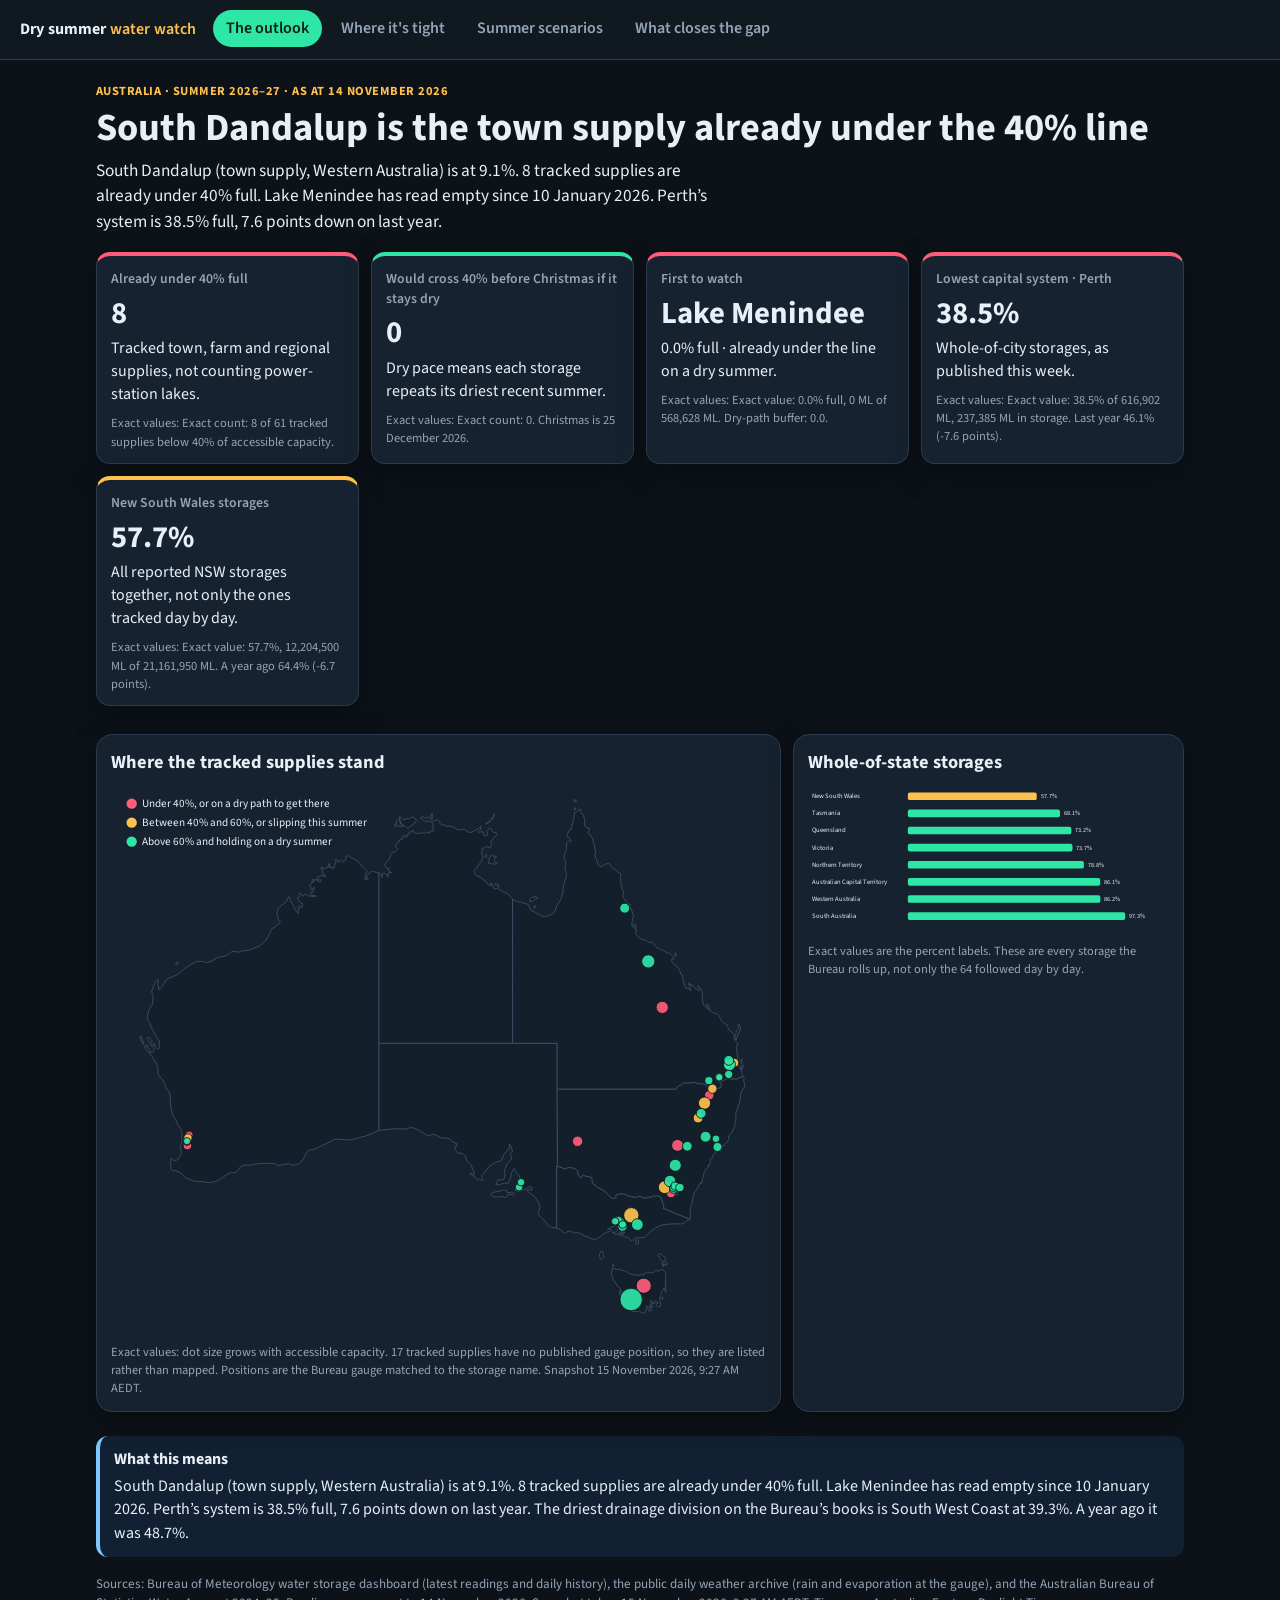
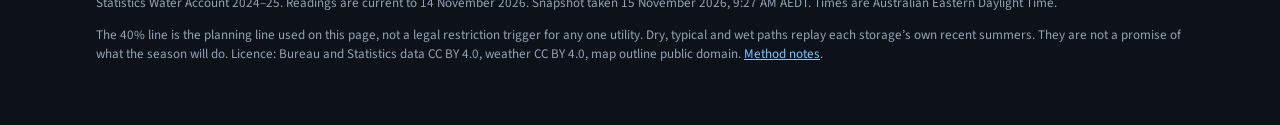
==== site/index.html @ d5bb5672 "Add a dry-summer water watch on Bureau storage readings. Track which Australian supplies are already" ====
<!DOCTYPE html>
<html lang="en-AU">
<head>
  <meta charset="utf-8">
  <meta name="viewport" content="width=device-width, initial-scale=1">
  <title>The outlook · Dry summer water watch</title>
  <link rel="preconnect" href="https://fonts.googleapis.com">
  <link rel="stylesheet" href="https://fonts.googleapis.com/css2?family=Source+Sans+3:wght@400;600;700&amp;display=swap">
  <link rel="stylesheet" href="./assets/style.css">
</head>
<body>
  <header class="topbar">
    <div class="brand">Dry summer <span>water watch</span></div>
    <nav class="tabs" aria-label="Sections"><a class="tab active" href="./index.html">The outlook</a><a class="tab" href="./tight.html">Where it&#x27;s tight</a><a class="tab" href="./scenarios.html">Summer scenarios</a><a class="tab" href="./levers.html">What closes the gap</a></nav>
  </header>
  <main class="wrap">
    <section class="banner"><p class="eyebrow">Australia · summer 2026–27 · as at 14 November 2026</p><h1>South Dandalup is the town supply already under the 40% line</h1><p class="lede">South Dandalup (town supply, Western Australia) is at 9.1%. 8 tracked supplies are already under 40% full. Lake Menindee has read empty since 10 January 2026. Perth’s system is 38.5% full, 7.6 points down on last year.</p></section><section class="kpis"><article class="kpi bad">
              <div class="label">Already under 40% full</div>
              <div class="value">8</div>
              <p class="detail">Tracked town, farm and regional supplies, not counting power-station lakes.</p>
              <p class="exact">Exact values: Exact count: 8 of 61 tracked supplies below 40% of accessible capacity.</p>
            </article><article class="kpi good">
              <div class="label">Would cross 40% before Christmas if it stays dry</div>
              <div class="value">0</div>
              <p class="detail">Dry pace means each storage repeats its driest recent summer.</p>
              <p class="exact">Exact values: Exact count: 0. Christmas is 25 December 2026.</p>
            </article><article class="kpi bad">
              <div class="label">First to watch</div>
              <div class="value">Lake Menindee</div>
              <p class="detail">0.0% full · already under the line on a dry summer.</p>
              <p class="exact">Exact values: Exact value: 0.0% full, 0 ML of 568,628 ML. Dry-path buffer: 0.0.</p>
            </article><article class="kpi bad">
              <div class="label">Lowest capital system · Perth</div>
              <div class="value">38.5%</div>
              <p class="detail">Whole-of-city storages, as published this week.</p>
              <p class="exact">Exact values: Exact value: 38.5% of 616,902 ML, 237,385 ML in storage. Last year 46.1% (-7.6 points).</p>
            </article><article class="kpi watch">
              <div class="label">New South Wales storages</div>
              <div class="value">57.7%</div>
              <p class="detail">All reported NSW storages together, not only the ones tracked day by day.</p>
              <p class="exact">Exact values: Exact value: 57.7%, 12,204,500 ML of 21,161,950 ML. A year ago 64.4% (-6.7 points).</p>
            </article></section><section class="layout"><div class="panel"><h2>Where the tracked supplies stand</h2><svg class="chart" viewBox="0 0 760 640" role="img" aria-label="Map of tracked storages coloured by how full they are"><path d="M37.5,301.4 L37.8,301.8 L38.4,303.2 L37.9,303.9 L34.6,298.4 L33.7,294.6 L34.3,293.9 L34.9,293.7 L36.9,298.9 L37.5,300.2 L37.5,301.4 Z" fill="#13202c" stroke="#3d5368" stroke-width="1"/><path d="M75.8,208.9 L77.2,207.5 L77.6,208.4 L77.4,209.6 L76.4,211.0 L75.2,210.8 L75.0,210.1 L75.8,208.9 Z" fill="#13202c" stroke="#3d5368" stroke-width="1"/><path d="M234.4,111.6 L234.6,112.3 L235.3,113.2 L235.2,114.0 L234.5,114.5 L233.9,114.3 L233.9,113.6 L233.2,112.9 L233.5,112.0 L233.8,111.6 L234.4,111.6 Z" fill="#13202c" stroke="#3d5368" stroke-width="1"/><path d="M245.5,97.5 L245.4,98.9 L245.5,99.4 L244.4,100.5 L243.7,99.6 L244.1,97.8 L244.9,97.2 L245.5,97.5 Z" fill="#13202c" stroke="#3d5368" stroke-width="1"/><path d="M311.1,302.2 L311.1,403.4 L310.1,403.5 L303.2,406.8 L295.0,410.0 L288.3,411.5 L282.1,413.5 L278.0,414.1 L272.8,414.3 L261.7,413.4 L257.9,414.1 L251.9,417.8 L250.1,418.7 L246.7,419.7 L237.9,424.5 L233.9,425.5 L231.3,425.9 L229.1,426.9 L227.0,428.9 L224.3,434.5 L222.6,437.2 L218.8,441.4 L216.4,442.9 L213.9,442.7 L211.2,444.1 L208.8,442.6 L206.9,442.3 L203.8,442.4 L193.0,444.2 L191.4,442.1 L189.5,441.8 L185.7,441.9 L180.1,441.3 L169.9,442.1 L165.0,442.9 L163.1,443.7 L159.5,443.2 L153.4,443.9 L151.2,445.1 L149.6,446.2 L146.4,450.9 L142.9,452.5 L140.1,452.5 L136.9,452.9 L130.4,457.4 L123.8,461.9 L121.5,462.4 L119.1,463.1 L115.8,463.4 L114.2,463.9 L106.7,462.7 L101.9,462.6 L95.9,461.9 L90.7,459.7 L86.7,458.5 L82.2,453.7 L79.5,451.9 L74.5,449.8 L73.1,449.8 L71.9,450.4 L69.9,448.9 L69.8,446.9 L69.3,445.3 L69.3,440.9 L69.6,435.7 L71.4,436.9 L72.8,438.0 L75.9,438.0 L78.6,436.0 L80.1,433.2 L81.5,430.0 L81.3,426.6 L80.4,420.7 L81.0,419.4 L81.9,418.9 L82.2,416.0 L82.4,406.8 L81.8,403.4 L77.5,396.4 L74.8,390.4 L72.8,387.6 L71.1,383.3 L69.6,377.1 L69.2,374.0 L68.7,368.3 L69.2,365.1 L69.0,363.2 L67.2,358.1 L63.3,353.3 L62.7,351.5 L62.7,349.6 L61.7,347.4 L58.6,343.0 L55.3,339.2 L54.8,337.3 L54.2,329.7 L53.0,326.2 L47.5,317.3 L41.0,309.6 L39.2,306.5 L38.4,305.5 L38.9,305.3 L39.6,305.7 L40.4,306.5 L40.8,306.6 L41.2,305.9 L41.1,304.5 L41.4,303.7 L41.9,304.1 L42.6,305.8 L44.7,310.0 L45.3,312.2 L47.9,312.8 L48.7,312.2 L49.7,311.1 L49.9,308.1 L48.6,306.8 L47.4,306.2 L45.4,304.0 L44.1,300.4 L42.1,297.1 L42.1,296.0 L43.0,295.1 L44.5,295.6 L45.9,297.5 L47.5,299.2 L47.3,302.3 L47.0,303.2 L47.2,303.9 L47.7,304.5 L48.4,305.1 L49.2,304.3 L50.0,302.5 L50.4,302.7 L51.5,306.8 L52.3,307.9 L54.0,309.2 L55.5,308.2 L56.2,307.4 L56.0,304.5 L56.4,301.7 L56.2,299.6 L52.3,294.1 L48.9,287.4 L46.8,284.1 L45.1,279.0 L43.9,277.3 L42.4,274.4 L42.4,271.2 L42.5,269.1 L43.7,264.4 L44.8,262.0 L48.3,256.4 L48.5,254.0 L48.4,252.1 L48.9,249.4 L48.9,247.4 L48.5,245.6 L47.0,242.5 L48.9,237.1 L51.8,230.1 L52.9,229.1 L54.6,228.1 L54.9,229.6 L54.1,234.4 L55.3,236.9 L54.9,239.8 L56.0,239.3 L57.7,238.7 L59.0,237.2 L59.7,235.8 L62.9,230.2 L64.7,228.0 L67.3,226.5 L72.5,224.6 L77.6,222.1 L80.0,219.8 L83.0,217.7 L85.1,215.5 L87.1,214.0 L97.4,208.3 L99.1,207.3 L101.4,207.1 L104.1,207.3 L106.6,207.0 L109.2,208.3 L111.2,208.5 L116.0,207.1 L118.5,205.8 L122.9,203.1 L124.9,202.3 L129.3,201.5 L134.4,200.3 L140.5,195.6 L144.8,195.9 L148.8,196.3 L151.9,194.9 L159.3,194.0 L163.4,192.8 L171.0,189.7 L173.1,188.6 L176.2,186.4 L179.0,183.6 L181.6,179.8 L183.3,176.4 L184.0,174.6 L185.6,171.8 L186.7,169.6 L187.5,168.6 L190.5,167.1 L194.9,162.9 L196.3,162.1 L196.6,160.8 L195.7,160.0 L194.5,159.6 L193.7,155.2 L192.9,152.1 L192.8,150.0 L193.1,147.9 L194.9,144.8 L196.1,143.4 L197.8,141.8 L199.4,141.3 L200.7,140.0 L202.8,138.6 L203.7,137.2 L205.0,134.4 L206.2,132.3 L207.1,132.3 L208.9,137.3 L210.1,139.9 L212.2,143.0 L214.2,147.6 L215.9,149.6 L216.7,151.0 L217.3,151.6 L217.5,150.7 L217.3,149.7 L218.1,146.3 L217.7,143.8 L217.9,142.9 L218.3,142.5 L219.1,142.8 L220.6,144.1 L221.4,144.6 L221.9,144.5 L221.9,142.3 L222.7,140.9 L222.4,139.9 L221.0,140.0 L220.5,138.8 L219.3,137.4 L218.1,136.5 L216.5,134.2 L216.1,133.3 L216.7,132.9 L217.6,133.0 L218.4,132.0 L218.8,130.7 L218.1,128.6 L218.8,127.8 L220.2,128.0 L222.4,131.4 L223.4,131.0 L224.2,129.7 L225.6,129.3 L227.1,129.5 L228.1,130.5 L230.0,131.5 L232.7,131.4 L234.0,131.6 L236.8,131.4 L238.2,131.7 L237.9,131.2 L236.4,130.6 L234.7,130.5 L232.7,130.5 L231.8,129.9 L231.6,128.2 L232.0,127.0 L232.3,126.4 L233.6,126.7 L234.8,126.6 L234.9,124.9 L235.3,123.5 L236.0,122.3 L236.0,121.1 L235.3,121.4 L233.5,124.1 L232.7,121.9 L231.4,120.3 L231.7,117.9 L232.4,115.6 L233.6,115.3 L234.5,115.6 L236.0,114.3 L236.8,113.2 L236.6,112.3 L236.8,111.7 L237.8,111.9 L241.6,114.0 L242.4,115.1 L243.2,114.7 L243.4,113.5 L243.4,112.3 L242.5,112.5 L240.5,112.3 L240.1,111.7 L240.2,111.1 L239.3,109.7 L240.6,108.8 L241.7,108.7 L242.5,108.1 L242.5,107.3 L242.8,106.9 L243.4,107.4 L245.3,107.6 L247.3,108.7 L248.2,109.0 L248.6,108.4 L248.7,107.1 L246.3,105.8 L246.2,104.6 L245.2,103.2 L245.2,101.8 L246.7,100.6 L247.0,99.4 L247.9,99.0 L249.6,99.0 L250.8,98.0 L252.1,97.6 L252.4,95.5 L252.4,94.0 L252.9,93.6 L254.2,94.2 L253.8,95.9 L253.8,97.6 L253.5,98.5 L254.0,98.4 L254.3,98.0 L254.8,97.0 L256.2,97.4 L256.6,98.5 L256.8,99.7 L257.4,100.0 L258.4,98.3 L259.7,97.8 L259.6,95.7 L260.1,94.1 L260.3,92.9 L261.1,92.3 L261.3,91.1 L260.6,90.2 L260.3,88.7 L261.4,88.3 L262.5,89.1 L263.3,91.1 L263.8,92.0 L264.5,91.5 L264.9,90.2 L266.3,89.4 L267.6,90.5 L269.2,91.9 L271.0,90.6 L272.8,88.3 L272.5,86.8 L272.7,85.3 L274.9,84.5 L276.7,85.1 L278.3,86.7 L281.6,87.9 L284.5,89.6 L285.7,90.7 L288.2,92.5 L289.7,94.4 L291.9,97.7 L296.9,101.7 L297.2,102.4 L296.6,103.8 L296.0,105.5 L295.2,108.4 L295.0,112.7 L295.7,112.4 L296.5,110.8 L297.3,111.1 L298.2,112.1 L298.3,111.2 L297.7,110.6 L296.8,108.6 L296.8,107.6 L297.6,106.7 L298.7,105.7 L300.0,105.1 L300.8,104.5 L300.9,103.8 L302.0,103.1 L303.7,102.8 L304.8,102.9 L311.1,104.5 L311.1,302.2 Z" fill="#13202c" stroke="#3d5368" stroke-width="1"/><path d="M311.1,302.2 L311.1,104.5 L312.1,104.8 L313.9,106.6 L314.1,108.9 L314.8,109.7 L315.2,108.2 L315.1,105.2 L315.7,104.5 L317.6,105.0 L319.0,105.6 L320.8,107.7 L321.2,108.7 L322.0,109.3 L322.3,108.4 L321.9,107.0 L321.6,105.5 L322.0,104.2 L324.2,104.1 L325.7,103.8 L325.0,103.3 L324.0,103.1 L322.5,101.9 L321.5,100.6 L323.1,99.3 L323.1,99.0 L321.5,99.0 L319.4,97.8 L317.6,96.0 L319.0,92.9 L321.7,89.7 L323.3,88.7 L323.4,87.7 L324.2,85.7 L324.7,84.1 L324.8,82.8 L325.5,81.5 L327.2,80.2 L329.5,79.8 L330.6,79.3 L331.7,78.1 L332.8,76.7 L330.6,73.9 L330.8,72.3 L331.2,70.5 L333.8,69.2 L335.2,65.7 L336.1,65.2 L338.1,65.3 L338.9,65.0 L338.8,62.3 L339.0,61.2 L339.9,60.8 L341.0,61.1 L341.7,62.3 L343.2,63.4 L343.8,62.8 L343.5,61.6 L343.3,60.1 L344.8,59.7 L345.9,59.6 L346.0,58.3 L345.9,57.3 L346.3,56.9 L349.3,56.7 L350.1,55.6 L350.5,54.7 L350.9,55.2 L351.4,57.3 L353.1,58.4 L358.0,58.5 L360.8,57.7 L362.0,58.1 L363.9,58.5 L365.9,57.6 L367.1,56.8 L369.2,57.8 L369.8,58.8 L370.4,56.7 L371.6,55.9 L372.8,55.5 L374.4,55.8 L375.1,55.7 L373.6,54.2 L373.7,52.7 L373.6,50.6 L373.9,48.7 L374.4,47.3 L371.0,44.5 L367.6,44.1 L365.1,44.7 L364.0,44.2 L361.8,42.0 L359.7,41.1 L359.5,40.6 L362.1,39.0 L363.1,39.3 L364.6,40.8 L365.4,41.3 L366.2,41.2 L366.6,40.0 L367.3,39.4 L368.5,39.7 L372.4,42.3 L374.5,44.7 L375.6,44.1 L377.5,42.7 L379.3,43.0 L380.4,43.8 L382.0,46.8 L383.2,48.3 L386.1,48.7 L387.6,49.3 L389.2,50.3 L391.3,50.2 L395.6,50.5 L399.6,52.5 L401.3,53.7 L403.3,54.0 L404.4,54.5 L406.5,54.6 L409.8,53.3 L411.3,54.5 L412.0,55.4 L415.0,57.0 L418.2,57.5 L420.6,55.8 L423.9,54.6 L426.3,52.7 L428.1,51.9 L429.7,50.4 L430.4,50.4 L429.0,51.9 L428.9,52.7 L429.9,53.0 L429.8,53.4 L428.3,54.5 L426.6,56.2 L426.6,57.3 L427.3,57.8 L428.1,57.6 L429.3,56.7 L430.6,56.2 L431.9,56.9 L432.3,59.4 L433.1,61.0 L435.0,61.3 L436.2,61.2 L437.4,59.0 L436.7,57.0 L436.0,56.6 L436.4,55.9 L439.4,52.7 L441.0,52.8 L442.2,55.9 L444.1,57.6 L446.1,57.4 L447.2,57.9 L448.0,59.7 L441.0,67.5 L440.6,68.3 L441.6,69.7 L442.0,71.4 L439.7,75.3 L438.8,75.5 L438.0,74.4 L436.8,73.7 L435.7,74.2 L434.6,74.5 L430.5,76.7 L430.5,82.3 L431.5,85.7 L430.9,87.9 L429.7,91.8 L428.4,93.2 L427.3,94.2 L423.8,99.5 L422.6,100.7 L421.5,102.5 L421.9,104.3 L422.3,105.5 L423.6,106.8 L428.8,109.7 L431.2,111.6 L435.3,114.0 L436.2,115.6 L436.7,117.0 L439.7,118.5 L441.8,119.4 L442.4,119.1 L442.8,118.8 L443.3,118.8 L443.9,119.0 L443.8,120.2 L443.6,120.8 L443.7,121.7 L445.2,122.7 L447.6,122.7 L449.0,122.4 L450.5,123.5 L451.9,124.3 L454.1,125.8 L458.0,127.6 L461.1,128.7 L464.7,133.1 L466.2,134.5 L466.2,134.5 L466.2,302.2 L311.1,302.2 Z" fill="#13202c" stroke="#3d5368" stroke-width="1"/><path d="M450.1,118.6 L450.2,119.9 L450.6,120.6 L449.8,121.5 L448.9,120.6 L448.7,119.7 L448.0,119.5 L448.3,118.6 L448.7,118.4 L449.1,117.4 L450.1,118.6 Z" fill="#13202c" stroke="#3d5368" stroke-width="1"/><path d="M441.8,116.3 L442.3,116.5 L441.9,118.0 L440.9,118.1 L440.6,118.0 L440.4,117.2 L440.7,116.5 L441.8,116.3 Z" fill="#13202c" stroke="#3d5368" stroke-width="1"/><path d="M446.3,116.5 L446.8,115.8 L447.1,117.3 L446.6,117.8 L446.3,118.0 L446.3,116.5 Z" fill="#13202c" stroke="#3d5368" stroke-width="1"/><path d="M447.8,92.2 L448.1,92.3 L447.8,93.4 L447.1,94.3 L444.9,93.9 L442.9,94.0 L439.7,93.2 L438.0,93.1 L437.5,92.8 L438.5,92.2 L439.1,91.3 L438.8,89.3 L439.0,86.7 L440.9,85.4 L441.8,84.1 L443.0,83.3 L443.8,83.4 L443.7,84.2 L444.0,85.6 L444.8,86.3 L445.6,86.3 L446.3,84.6 L446.7,84.9 L447.1,85.3 L447.3,86.0 L446.2,87.2 L445.8,87.4 L445.3,88.1 L444.6,90.3 L444.6,91.1 L445.3,91.9 L447.0,92.6 L447.8,92.2 Z" fill="#13202c" stroke="#3d5368" stroke-width="1"/><path d="M435.4,83.1 L436.1,83.8 L436.5,85.3 L435.8,85.9 L435.4,86.1 L433.8,85.8 L433.8,85.2 L434.0,84.7 L434.5,84.4 L435.4,83.1 Z" fill="#13202c" stroke="#3d5368" stroke-width="1"/><path d="M439.5,44.4 L440.0,44.0 L439.8,44.8 L438.3,46.1 L437.6,46.5 L434.8,47.8 L436.3,46.0 L439.5,44.4 Z" fill="#13202c" stroke="#3d5368" stroke-width="1"/><path d="M338.3,48.9 L338.7,49.5 L338.7,50.3 L336.9,50.6 L333.8,49.5 L330.5,50.4 L329.6,50.4 L329.0,49.8 L329.5,47.9 L330.7,48.1 L331.7,47.5 L331.5,45.4 L330.9,44.2 L332.6,42.2 L333.4,41.7 L334.1,41.8 L334.8,43.2 L334.9,44.8 L335.7,46.3 L336.2,47.8 L337.6,48.3 L338.3,48.9 Z" fill="#13202c" stroke="#3d5368" stroke-width="1"/><path d="M353.7,42.6 L354.5,43.1 L354.8,43.5 L353.6,44.8 L353.4,46.2 L352.1,46.1 L350.6,48.4 L344.7,52.2 L339.4,49.0 L337.1,46.7 L335.6,43.7 L335.3,41.2 L334.6,39.6 L334.9,39.2 L335.2,39.0 L335.6,39.0 L337.2,40.7 L337.9,41.2 L339.0,42.4 L341.3,42.6 L344.0,41.3 L345.3,41.8 L345.9,41.7 L347.9,40.4 L349.3,40.1 L350.1,39.1 L351.1,40.2 L353.1,41.3 L353.7,42.6 Z" fill="#13202c" stroke="#3d5368" stroke-width="1"/><path d="M444.3,36.2 L445.2,36.0 L444.5,39.2 L442.0,42.5 L440.8,43.6 L440.7,42.8 L441.4,42.1 L442.9,39.5 L443.6,38.9 L444.0,38.6 L444.3,37.6 L444.3,36.2 Z" fill="#13202c" stroke="#3d5368" stroke-width="1"/><path d="M373.0,35.7 L373.0,37.7 L373.6,38.8 L373.0,41.1 L372.6,41.4 L371.3,38.7 L371.7,37.8 L371.1,36.4 L372.0,36.3 L372.7,35.2 L373.0,35.7 Z" fill="#13202c" stroke="#3d5368" stroke-width="1"/><path d="M311.1,403.4 L311.1,302.2 L466.2,302.2 L517.9,302.2 L517.9,355.5 L518.3,445.1 L517.9,444.6 L517.4,444.4 L517.3,516.7 L511.5,515.9 L507.4,513.6 L504.3,509.1 L498.5,503.9 L496.9,502.0 L496.2,500.2 L496.2,498.7 L496.9,495.9 L498.0,493.2 L498.2,491.6 L496.0,486.5 L492.9,481.6 L491.5,480.1 L487.6,476.8 L484.1,474.4 L483.2,473.1 L482.9,472.4 L484.6,472.7 L485.4,471.8 L486.5,471.4 L487.4,472.7 L488.4,473.0 L488.5,470.8 L489.0,469.7 L488.6,469.2 L488.3,468.8 L486.7,468.3 L485.0,469.0 L483.7,470.0 L482.0,470.8 L481.3,471.7 L479.5,471.7 L478.8,471.9 L475.2,473.5 L472.9,473.6 L469.4,473.0 L470.5,470.8 L471.9,469.4 L473.1,467.9 L475.0,462.6 L474.6,457.9 L473.7,456.0 L470.7,452.2 L469.4,449.8 L467.7,447.4 L466.9,448.8 L466.4,450.3 L464.8,452.5 L464.0,457.3 L460.9,464.7 L458.7,464.7 L456.9,464.5 L453.6,465.3 L451.4,466.3 L449.5,466.3 L448.4,466.6 L446.9,466.4 L449.2,460.6 L451.2,460.8 L453.3,460.5 L454.3,460.6 L455.7,460.6 L456.8,457.9 L457.5,455.0 L457.0,453.1 L456.9,451.1 L457.3,448.8 L457.5,447.2 L460.2,441.9 L462.4,439.1 L465.0,436.9 L464.7,434.8 L463.9,432.2 L463.6,430.2 L464.9,429.5 L466.1,428.3 L464.7,422.5 L463.8,420.8 L462.5,419.1 L462.4,421.3 L462.6,423.4 L460.7,426.2 L458.2,428.2 L456.6,430.0 L455.1,434.2 L453.0,437.8 L451.2,439.1 L449.5,439.4 L447.9,439.9 L445.2,441.3 L442.7,442.5 L440.8,444.1 L439.1,444.9 L433.8,452.0 L431.4,454.3 L430.9,455.3 L429.8,456.1 L430.0,457.2 L430.9,458.0 L431.7,461.1 L431.2,461.8 L430.3,461.4 L428.1,459.7 L426.8,460.3 L425.6,461.0 L422.8,457.8 L421.6,457.1 L420.1,455.8 L418.5,454.7 L417.8,454.5 L416.6,454.8 L416.7,453.9 L417.5,453.2 L418.2,453.0 L419.5,454.0 L421.0,455.0 L421.8,455.0 L422.2,454.7 L420.8,451.0 L419.9,447.8 L419.4,446.9 L418.3,443.6 L417.7,442.7 L415.2,440.4 L412.6,437.7 L411.8,434.5 L410.9,432.4 L409.6,431.1 L407.7,430.0 L402.4,429.5 L400.2,426.2 L399.0,422.1 L400.0,421.9 L401.2,421.8 L401.5,420.5 L401.3,418.6 L396.0,416.1 L393.6,413.6 L391.5,412.5 L389.5,412.1 L386.9,412.2 L383.7,412.1 L375.8,408.0 L373.9,407.9 L368.3,409.2 L366.5,409.0 L358.0,403.4 L352.3,400.8 L350.4,400.3 L348.0,399.9 L346.0,400.5 L344.6,401.1 L341.8,401.8 L330.5,401.3 L320.9,402.2 L314.3,402.8 L311.1,403.4 Z" fill="#13202c" stroke="#3d5368" stroke-width="1"/><path d="M465.0,475.0 L467.0,475.5 L468.3,477.3 L467.3,478.1 L466.4,478.2 L463.4,477.5 L460.5,478.1 L459.7,478.8 L459.1,480.4 L456.7,481.2 L455.5,480.3 L452.6,479.6 L451.5,480.6 L449.4,480.3 L447.4,480.7 L444.7,480.5 L441.9,478.7 L441.0,477.9 L441.7,476.5 L442.7,475.4 L450.5,473.9 L454.7,472.6 L458.1,472.9 L459.0,473.1 L459.9,473.8 L459.3,474.9 L459.2,475.2 L463.4,475.7 L465.0,475.0 Z" fill="#13202c" stroke="#3d5368" stroke-width="1"/><path d="M466.2,302.2 L466.2,134.5 L466.2,134.5 L467.4,135.5 L470.4,137.4 L474.9,138.6 L477.0,138.4 L480.3,139.9 L483.6,140.6 L485.3,142.6 L485.9,144.2 L486.1,145.3 L487.7,148.2 L491.0,149.1 L495.3,152.0 L498.8,153.2 L499.7,154.0 L501.3,154.8 L504.3,154.9 L509.5,153.4 L511.8,152.0 L515.0,149.7 L516.5,145.8 L517.3,142.6 L521.7,136.1 L522.9,132.8 L524.0,128.5 L525.0,125.8 L524.7,122.9 L525.7,117.6 L527.9,110.3 L528.7,107.8 L528.3,104.2 L526.9,97.4 L527.5,95.1 L528.1,91.8 L527.1,89.4 L526.2,87.8 L526.1,85.5 L527.1,81.1 L528.1,78.8 L529.0,75.9 L528.5,70.3 L530.6,68.3 L531.4,67.4 L533.0,67.4 L533.8,67.8 L533.9,66.7 L533.3,65.6 L533.0,64.4 L532.6,63.8 L531.6,63.6 L530.8,62.9 L529.6,62.3 L529.8,59.8 L531.8,55.0 L532.9,53.1 L533.6,53.9 L534.5,54.5 L534.6,53.1 L534.3,51.7 L535.8,47.0 L537.5,40.6 L538.0,34.8 L540.8,33.7 L542.2,32.3 L543.0,30.6 L544.5,30.6 L545.6,31.3 L544.9,32.6 L544.7,33.5 L547.6,36.0 L548.6,37.8 L549.0,39.6 L549.6,41.2 L549.8,43.4 L549.8,47.0 L550.2,50.4 L551.2,51.4 L552.2,52.1 L553.5,52.2 L555.5,52.7 L555.0,54.9 L554.2,56.5 L554.1,57.5 L554.3,58.9 L555.7,59.9 L556.8,60.6 L557.4,62.4 L559.3,64.9 L559.2,66.6 L560.3,68.7 L561.2,73.0 L561.5,76.7 L562.5,79.2 L561.8,84.5 L562.5,86.6 L563.5,88.4 L564.6,92.0 L565.4,95.3 L566.6,96.2 L569.0,97.3 L571.4,96.1 L573.2,94.4 L575.2,94.0 L577.8,93.2 L579.7,95.4 L580.8,97.8 L585.4,101.0 L588.0,103.1 L590.0,104.3 L591.8,105.8 L591.6,107.3 L591.2,108.6 L591.6,110.4 L591.9,112.6 L591.5,115.3 L592.9,119.3 L593.3,122.5 L594.8,125.6 L594.6,128.8 L594.4,130.0 L594.2,131.8 L595.3,134.0 L596.3,135.7 L597.9,137.5 L599.9,140.2 L601.3,140.8 L602.6,140.8 L602.4,143.6 L605.0,149.1 L606.3,153.6 L605.4,159.7 L604.5,163.2 L604.7,165.0 L607.9,169.2 L609.8,170.0 L609.5,172.0 L609.2,175.1 L610.7,177.5 L612.4,179.3 L614.2,180.4 L616.0,181.2 L618.4,182.1 L621.4,182.4 L622.9,183.8 L623.7,184.9 L626.1,185.2 L627.2,185.0 L628.6,184.6 L629.5,185.3 L630.1,186.3 L631.4,188.9 L634.1,191.6 L636.0,192.0 L637.1,193.3 L638.7,193.7 L640.0,193.8 L641.8,194.9 L644.9,197.2 L647.7,197.6 L648.9,198.2 L651.7,200.8 L652.7,202.2 L653.8,204.2 L652.4,204.4 L651.2,204.0 L650.4,206.0 L652.2,208.7 L654.3,210.7 L656.9,212.7 L659.3,215.6 L660.0,217.9 L660.6,218.7 L661.5,221.9 L663.6,223.7 L663.7,227.0 L664.8,231.6 L666.1,235.8 L666.9,237.0 L667.9,239.0 L669.1,238.7 L670.0,238.1 L671.7,240.1 L672.6,241.0 L673.1,240.4 L672.0,236.7 L672.7,234.5 L673.4,234.2 L674.4,234.1 L675.5,235.9 L677.1,237.8 L680.0,239.5 L682.4,241.1 L683.0,241.1 L682.8,239.8 L682.9,238.0 L683.8,237.7 L684.6,238.6 L686.2,241.4 L686.5,247.2 L686.5,252.1 L687.6,257.1 L689.1,258.4 L690.1,259.6 L691.8,261.3 L692.9,262.9 L694.4,263.6 L698.9,266.9 L700.2,267.3 L702.2,267.4 L704.6,268.9 L705.8,270.3 L708.5,275.5 L709.8,277.3 L712.4,279.1 L713.6,279.7 L715.4,281.0 L716.0,282.8 L716.2,283.8 L717.2,285.8 L718.8,288.1 L721.1,289.3 L723.3,292.1 L723.4,296.7 L724.5,299.0 L725.2,299.9 L726.9,300.9 L727.6,301.6 L726.2,307.6 L727.6,319.7 L726.8,323.5 L728.2,327.2 L731.4,333.7 L732.1,335.9 L732.6,338.6 L733.6,340.3 L731.3,341.9 L728.1,342.3 L726.8,344.0 L722.1,343.5 L720.5,344.1 L718.0,343.0 L717.4,343.5 L716.0,342.4 L714.6,343.9 L712.6,344.6 L711.3,345.5 L710.3,345.5 L706.9,347.3 L707.6,349.1 L708.7,350.3 L707.9,353.3 L706.4,354.2 L705.0,354.1 L704.5,355.0 L703.4,354.6 L702.9,353.5 L699.8,354.7 L699.4,356.2 L698.5,357.1 L697.1,358.0 L696.1,357.4 L695.5,355.2 L694.3,353.7 L692.3,352.9 L691.3,352.1 L691.1,351.2 L690.0,350.4 L687.8,349.5 L685.3,349.1 L681.1,349.3 L678.9,347.8 L675.6,347.7 L670.5,348.5 L667.5,348.6 L666.1,347.8 L664.6,348.1 L663.9,348.6 L663.3,349.4 L661.6,350.6 L658.8,352.1 L657.2,353.3 L656.8,354.2 L655.7,355.3 L655.4,355.5 L517.9,355.5 L517.9,302.2 L466.2,302.2 Z" fill="#13202c" stroke="#3d5368" stroke-width="1"/><path d="M734.0,327.8 L732.6,332.6 L732.1,332.6 L731.6,331.8 L731.7,329.0 L732.3,327.2 L733.8,327.5 L734.0,327.8 Z" fill="#13202c" stroke="#3d5368" stroke-width="1"/><path d="M732.2,320.5 L732.8,320.7 L732.1,323.6 L732.4,325.6 L732.0,325.9 L731.3,324.2 L731.1,322.5 L731.3,320.9 L732.2,320.5 Z" fill="#13202c" stroke="#3d5368" stroke-width="1"/><path d="M729.6,279.8 L729.9,283.0 L731.0,284.1 L730.8,285.6 L727.2,293.6 L726.2,296.6 L726.1,297.8 L725.7,298.3 L724.9,297.4 L724.4,294.3 L724.7,292.4 L725.7,290.8 L725.8,289.8 L725.4,287.9 L728.0,285.7 L728.7,284.6 L728.9,283.1 L728.0,281.5 L727.2,281.2 L727.9,280.3 L728.6,279.8 L729.2,279.7 L729.6,279.8 Z" fill="#13202c" stroke="#3d5368" stroke-width="1"/><path d="M694.2,259.5 L695.0,260.8 L695.4,261.7 L694.8,262.5 L694.4,262.7 L693.5,262.1 L690.9,258.4 L691.3,257.1 L692.8,257.7 L693.4,258.1 L693.9,258.1 L694.4,258.4 L694.2,259.5 Z" fill="#13202c" stroke="#3d5368" stroke-width="1"/><path d="M681.5,234.9 L682.0,235.2 L682.5,236.6 L682.0,236.9 L681.5,236.9 L681.0,236.6 L681.4,235.9 L681.5,234.9 Z" fill="#13202c" stroke="#3d5368" stroke-width="1"/><path d="M671.5,232.0 L671.8,233.8 L671.8,234.6 L671.2,235.1 L670.8,233.8 L670.9,232.5 L671.5,232.0 Z" fill="#13202c" stroke="#3d5368" stroke-width="1"/><path d="M655.5,198.4 L655.9,199.6 L656.6,200.6 L656.6,200.8 L656.2,201.0 L655.6,201.0 L654.8,200.7 L655.5,198.4 Z" fill="#13202c" stroke="#3d5368" stroke-width="1"/><path d="M654.6,196.9 L655.3,196.4 L655.1,198.0 L654.7,198.3 L654.3,198.4 L653.9,198.2 L654.2,197.5 L654.6,196.9 Z" fill="#13202c" stroke="#3d5368" stroke-width="1"/><path d="M608.9,164.2 L609.2,165.9 L610.0,167.2 L609.7,168.1 L609.2,168.7 L608.2,168.1 L607.4,166.6 L606.1,165.3 L605.8,164.6 L607.3,164.7 L608.1,164.4 L608.4,164.1 L608.9,164.2 Z" fill="#13202c" stroke="#3d5368" stroke-width="1"/><path d="M491.9,142.2 L493.1,143.1 L493.3,144.0 L491.3,144.4 L490.7,144.7 L490.5,144.0 L491.3,143.2 L491.9,142.2 Z" fill="#13202c" stroke="#3d5368" stroke-width="1"/><path d="M493.6,131.6 L493.8,131.8 L495.5,133.7 L493.1,134.0 L492.2,134.8 L490.8,136.3 L490.2,136.1 L489.5,137.0 L488.3,137.4 L487.5,137.4 L486.2,137.8 L486.0,137.3 L486.2,135.7 L487.4,134.0 L488.5,132.9 L491.3,132.4 L493.6,131.6 Z" fill="#13202c" stroke="#3d5368" stroke-width="1"/><path d="M537.4,29.4 L538.6,28.5 L539.9,30.5 L538.4,31.5 L537.5,31.0 L537.3,29.9 L537.4,29.4 Z" fill="#13202c" stroke="#3d5368" stroke-width="1"/><path d="M538.9,20.7 L540.3,20.5 L541.0,21.4 L540.0,22.5 L538.9,22.2 L538.5,21.5 L538.9,20.7 Z" fill="#13202c" stroke="#3d5368" stroke-width="1"/><path d="M537.7,18.9 L538.5,19.5 L538.0,20.7 L537.6,21.2 L536.8,20.2 L537.7,18.9 Z" fill="#13202c" stroke="#3d5368" stroke-width="1"/><path d="M626.7,609.2 L627.2,610.4 L627.5,611.3 L626.7,613.1 L625.3,612.8 L624.0,613.1 L623.1,611.9 L623.1,611.6 L624.1,611.9 L624.5,611.5 L624.8,611.0 L625.1,610.8 L625.4,610.1 L626.2,609.2 L626.7,609.2 Z" fill="#13202c" stroke="#3d5368" stroke-width="1"/><path d="M627.4,605.7 L628.2,606.3 L628.8,608.5 L627.7,608.5 L627.3,608.4 L627.2,607.5 L626.4,607.1 L626.8,606.8 L627.0,606.3 L627.4,605.7 Z" fill="#13202c" stroke="#3d5368" stroke-width="1"/><path d="M639.8,597.0 L641.0,597.4 L641.5,598.0 L640.3,598.6 L640.4,599.1 L639.4,599.2 L639.1,599.2 L639.1,598.3 L639.0,597.8 L639.8,597.0 Z" fill="#13202c" stroke="#3d5368" stroke-width="1"/><path d="M644.4,588.4 L644.3,589.3 L644.5,590.3 L644.3,591.1 L643.6,591.0 L643.3,590.4 L643.5,589.6 L643.3,588.9 L643.0,588.3 L641.7,587.6 L642.1,587.2 L642.7,586.9 L642.3,585.9 L641.5,586.7 L641.0,587.7 L641.3,588.0 L640.8,588.3 L639.7,589.5 L639.0,591.1 L638.7,592.6 L638.7,594.2 L638.1,595.5 L637.3,596.6 L637.1,598.2 L637.1,601.0 L637.8,603.5 L638.2,607.0 L637.6,607.5 L635.8,607.7 L634.9,608.1 L633.4,606.4 L632.5,604.6 L633.2,603.9 L634.7,604.3 L635.1,603.9 L635.3,603.4 L635.1,603.0 L633.3,602.0 L631.2,601.5 L630.6,602.1 L630.8,603.8 L630.6,604.2 L629.1,604.8 L628.4,602.3 L626.5,600.5 L626.5,601.4 L627.3,602.9 L627.2,603.6 L626.9,604.5 L626.2,604.8 L625.8,605.5 L625.8,606.5 L625.6,608.1 L624.3,608.8 L621.3,607.0 L621.1,607.6 L621.1,608.1 L622.7,609.1 L622.0,609.9 L621.4,610.8 L620.6,613.2 L619.2,615.1 L618.5,615.2 L616.1,614.9 L613.6,613.3 L611.2,613.5 L607.3,613.3 L604.8,614.0 L604.3,612.1 L603.8,611.5 L604.0,610.9 L606.0,610.5 L608.0,610.5 L607.7,609.9 L607.1,609.6 L606.3,609.8 L603.7,609.2 L601.9,609.4 L600.7,608.6 L598.6,605.6 L597.4,604.2 L596.6,603.7 L595.8,603.4 L595.3,602.9 L591.5,596.1 L590.9,594.6 L590.3,590.6 L593.3,592.5 L594.4,593.7 L594.9,595.2 L595.9,593.4 L595.8,592.8 L593.1,590.5 L592.7,589.9 L592.6,589.1 L591.9,589.9 L590.9,590.0 L591.3,588.4 L591.0,586.8 L587.8,583.4 L585.4,580.1 L583.0,576.1 L582.8,575.6 L582.8,574.8 L581.6,572.1 L581.0,570.1 L580.8,568.4 L581.9,564.8 L582.0,562.9 L583.7,563.8 L587.6,564.9 L589.6,565.0 L590.7,564.5 L591.7,564.6 L592.9,565.6 L594.3,566.2 L595.2,566.1 L596.1,566.3 L596.8,567.0 L598.7,567.6 L599.5,568.0 L600.2,568.7 L601.0,569.1 L606.0,570.8 L609.6,571.6 L614.0,571.2 L615.3,570.8 L616.6,570.1 L617.6,570.7 L618.7,571.7 L618.5,570.6 L618.9,569.7 L619.9,569.0 L621.2,568.6 L623.2,568.6 L625.1,568.4 L626.0,568.0 L626.9,567.9 L628.0,568.5 L629.2,568.7 L630.0,568.1 L631.3,566.5 L632.0,565.9 L635.4,566.4 L636.4,566.4 L638.0,564.8 L639.1,564.8 L642.3,566.1 L643.6,567.8 L643.5,570.8 L643.6,571.8 L643.9,572.8 L644.0,574.9 L643.6,577.0 L643.5,578.6 L643.7,580.2 L643.5,583.2 L644.0,585.2 L643.8,586.5 L643.8,587.2 L644.2,587.8 L644.4,588.4 Z" fill="#13202c" stroke="#3d5368" stroke-width="1"/><path d="M642.3,559.9 L642.7,560.1 L641.8,561.5 L640.8,560.6 L640.6,560.2 L641.9,559.9 L642.3,559.9 Z" fill="#13202c" stroke="#3d5368" stroke-width="1"/><path d="M583.1,558.7 L583.3,558.8 L583.1,559.9 L582.5,561.4 L581.9,559.6 L582.6,559.3 L583.1,558.7 Z" fill="#13202c" stroke="#3d5368" stroke-width="1"/><path d="M645.8,557.5 L646.7,558.6 L645.5,559.6 L644.7,559.8 L644.1,558.7 L642.3,559.1 L640.3,559.0 L638.9,558.1 L638.8,557.7 L639.6,557.3 L642.0,557.3 L644.2,556.4 L645.8,557.5 Z" fill="#13202c" stroke="#3d5368" stroke-width="1"/><path d="M642.9,552.7 L644.1,553.5 L644.0,554.0 L643.7,554.0 L642.2,555.1 L640.4,555.6 L639.8,555.2 L639.4,554.7 L639.0,554.0 L636.7,551.2 L637.0,550.4 L636.4,549.3 L635.3,549.4 L634.6,548.6 L635.8,547.9 L637.4,546.1 L638.6,546.6 L641.6,549.8 L643.2,550.4 L643.7,550.7 L643.6,552.1 L642.9,552.7 Z" fill="#13202c" stroke="#3d5368" stroke-width="1"/><path d="M571.7,547.1 L571.4,548.7 L572.1,550.1 L571.5,551.3 L570.2,552.3 L568.4,553.0 L567.9,553.1 L567.5,552.1 L567.7,550.7 L566.8,549.2 L567.3,547.8 L567.2,546.3 L567.5,545.6 L568.6,544.9 L568.7,543.5 L569.6,543.5 L571.2,544.5 L571.7,547.1 Z" fill="#13202c" stroke="#3d5368" stroke-width="1"/><path d="M517.3,516.7 L517.4,444.4 L517.9,444.6 L518.3,445.1 L519.5,445.5 L521.2,445.6 L523.4,446.3 L526.0,447.6 L528.0,447.8 L529.4,446.8 L531.0,446.3 L533.9,446.4 L537.9,447.4 L539.5,448.3 L540.1,449.4 L540.8,450.1 L541.6,450.3 L541.9,451.2 L541.8,453.0 L542.5,454.9 L543.9,457.0 L545.0,458.1 L545.8,458.3 L546.6,457.5 L547.3,455.9 L547.9,455.0 L548.5,454.8 L549.1,455.1 L549.9,456.0 L551.8,456.6 L556.2,457.4 L558.0,458.4 L558.6,460.0 L558.6,462.7 L558.9,464.4 L559.4,465.1 L560.3,465.7 L561.7,466.3 L562.4,467.1 L562.5,467.9 L564.7,469.4 L569.1,471.5 L572.4,473.4 L574.6,475.1 L576.1,476.7 L577.0,478.2 L578.7,479.8 L581.1,481.4 L583.4,482.1 L585.4,481.8 L586.3,481.2 L585.9,480.4 L585.9,479.5 L586.2,478.5 L587.0,477.8 L588.3,477.4 L590.7,477.1 L594.3,476.9 L597.0,477.4 L598.8,478.7 L600.9,479.5 L604.8,480.2 L607.8,480.9 L609.7,480.8 L611.0,480.5 L612.2,479.8 L614.3,480.0 L617.0,481.0 L619.5,481.7 L622.1,481.8 L623.1,480.8 L624.0,480.5 L626.0,480.8 L626.9,481.1 L627.4,480.8 L627.7,480.0 L628.4,479.4 L629.2,479.1 L630.0,479.1 L630.6,479.6 L631.5,479.6 L633.0,479.1 L634.5,479.1 L637.4,480.2 L638.1,480.7 L639.2,483.1 L641.1,489.6 L642.0,491.0 L641.4,492.9 L640.9,493.7 L642.3,494.1 L672.1,506.5 L671.9,507.0 L669.8,507.4 L668.0,508.6 L665.6,510.6 L664.1,511.3 L661.0,511.9 L654.8,511.7 L643.1,512.4 L640.8,512.9 L636.4,514.2 L632.2,516.4 L628.2,519.3 L618.9,527.2 L611.6,528.1 L610.2,528.1 L609.1,527.8 L607.8,528.3 L607.8,529.3 L609.0,530.3 L609.9,531.3 L611.5,530.0 L612.1,530.3 L612.4,532.8 L612.4,534.3 L612.0,535.2 L611.0,535.8 L610.0,535.4 L609.8,534.5 L608.5,532.5 L606.8,530.8 L605.3,530.2 L604.4,530.8 L603.0,531.4 L601.8,529.2 L600.5,527.3 L598.8,527.1 L597.3,527.1 L596.1,526.2 L593.7,524.9 L594.2,523.9 L594.8,522.8 L596.2,522.4 L595.8,520.9 L595.1,519.7 L593.2,519.4 L591.9,519.6 L591.1,520.6 L590.2,522.2 L586.2,524.3 L584.2,523.2 L582.0,521.5 L583.1,521.6 L585.3,521.5 L587.2,520.0 L588.0,519.1 L588.9,517.0 L587.7,515.6 L586.6,514.6 L585.0,513.6 L578.9,516.8 L577.6,517.2 L576.4,517.8 L578.5,518.4 L579.8,518.2 L581.1,519.1 L579.0,520.5 L577.3,520.8 L575.3,521.6 L571.4,523.6 L566.4,527.8 L564.2,529.0 L561.7,530.0 L558.2,528.9 L556.3,528.6 L553.8,526.9 L549.6,525.7 L545.7,523.4 L543.0,522.3 L541.1,522.0 L538.4,522.5 L533.8,520.5 L530.4,520.2 L528.1,522.3 L526.4,522.2 L525.2,521.9 L521.6,518.5 L518.1,516.8 L517.3,516.7 Z" fill="#13202c" stroke="#3d5368" stroke-width="1"/><path d="M592.3,524.1 L592.9,525.0 L593.0,525.3 L591.5,524.6 L589.1,524.8 L590.6,523.6 L591.8,523.8 L592.3,524.1 Z" fill="#13202c" stroke="#3d5368" stroke-width="1"/><path d="M594.2,521.0 L595.2,521.7 L592.6,522.9 L591.7,522.4 L591.8,521.5 L591.9,521.1 L594.2,521.0 Z" fill="#13202c" stroke="#3d5368" stroke-width="1"/><path d="M662.8,468.0 L662.2,468.4 L660.6,468.3 L659.0,468.9 L658.2,470.0 L658.4,471.1 L658.0,472.5 L657.3,473.0 L657.6,476.8 L656.7,478.4 L654.9,477.9 L654.1,476.7 L653.9,475.3 L653.2,475.4 L652.2,474.7 L651.9,473.4 L651.8,470.9 L652.8,467.7 L657.6,464.7 L659.1,465.3 L659.2,466.0 L660.2,466.9 L662.8,468.0 Z" fill="#13202c" stroke="#3d5368" stroke-width="1"/><path d="M683.6,465.5 L684.0,464.7 L685.2,464.3 L685.2,464.2 L685.5,464.5 L685.4,464.9 L684.9,465.3 L684.0,465.3 L683.6,465.5 Z" fill="#13202c" stroke="#3d5368" stroke-width="1"/><path d="M518.3,445.1 L517.9,355.5 L655.4,355.5 L655.7,355.3 L656.8,354.2 L657.2,353.3 L658.8,352.1 L661.6,350.6 L663.3,349.4 L663.9,348.6 L664.6,348.1 L666.1,347.8 L667.5,348.6 L670.5,348.5 L675.6,347.7 L678.9,347.8 L681.1,349.3 L685.3,349.1 L687.8,349.5 L690.0,350.4 L691.1,351.2 L691.3,352.1 L692.3,352.9 L694.3,353.7 L695.5,355.2 L696.1,357.4 L697.1,358.0 L698.5,357.1 L699.4,356.2 L699.8,354.7 L702.9,353.5 L703.4,354.6 L704.5,355.0 L705.0,354.1 L706.4,354.2 L707.9,353.3 L708.7,350.3 L707.6,349.1 L706.9,347.3 L710.3,345.5 L711.3,345.5 L712.6,344.6 L714.6,343.9 L716.0,342.4 L717.4,343.5 L718.0,343.0 L720.5,344.1 L722.1,343.5 L726.8,344.0 L728.1,342.3 L731.3,341.9 L733.6,340.3 L734.7,342.0 L734.6,347.2 L735.4,349.7 L735.2,352.9 L732.7,356.4 L730.8,360.7 L730.7,364.4 L729.5,371.4 L728.6,373.3 L728.0,376.2 L725.3,383.3 L725.2,386.1 L725.6,389.4 L725.1,392.6 L724.5,394.8 L723.8,398.8 L721.1,405.0 L717.2,409.6 L716.9,413.1 L716.4,414.7 L715.6,416.6 L713.2,418.7 L711.8,419.6 L711.2,420.9 L709.9,420.9 L709.8,421.3 L710.8,421.6 L710.4,422.3 L706.7,423.4 L704.3,424.8 L701.8,428.3 L700.8,430.2 L699.4,431.9 L698.6,432.8 L698.3,433.6 L697.7,435.9 L696.4,436.3 L695.3,436.9 L695.9,439.0 L695.3,441.4 L695.1,443.1 L694.5,444.1 L693.8,443.7 L693.2,443.9 L692.4,444.4 L693.6,444.6 L694.3,444.9 L691.8,447.2 L689.6,449.6 L689.0,451.2 L688.1,453.2 L687.2,457.7 L686.5,460.2 L687.0,462.0 L686.9,462.3 L686.4,462.5 L686.1,462.2 L685.1,462.9 L684.8,463.5 L685.2,464.2 L685.2,464.3 L684.0,464.7 L683.6,465.5 L682.8,465.9 L679.5,472.5 L678.1,474.2 L676.4,476.9 L675.8,479.4 L675.3,482.0 L674.7,486.5 L674.1,489.7 L672.8,492.7 L672.4,494.9 L672.2,499.1 L672.8,502.2 L672.4,503.9 L672.4,505.5 L672.1,506.5 L642.3,494.1 L640.9,493.7 L641.4,492.9 L642.0,491.0 L641.1,489.6 L639.2,483.1 L638.1,480.7 L637.4,480.2 L634.5,479.1 L633.0,479.1 L631.5,479.6 L630.6,479.6 L630.0,479.1 L629.2,479.1 L628.4,479.4 L627.7,480.0 L627.4,480.8 L626.9,481.1 L626.0,480.8 L624.0,480.5 L623.1,480.8 L622.1,481.8 L619.5,481.7 L617.0,481.0 L614.3,480.0 L612.2,479.8 L611.0,480.5 L609.7,480.8 L607.8,480.9 L604.8,480.2 L600.9,479.5 L598.8,478.7 L597.0,477.4 L594.3,476.9 L590.7,477.1 L588.3,477.4 L587.0,477.8 L586.2,478.5 L585.9,479.5 L585.9,480.4 L586.3,481.2 L585.4,481.8 L583.4,482.1 L581.1,481.4 L578.7,479.8 L577.0,478.2 L576.1,476.7 L574.6,475.1 L572.4,473.4 L569.1,471.5 L564.7,469.4 L562.5,467.9 L562.4,467.1 L561.7,466.3 L560.3,465.7 L559.4,465.1 L558.9,464.4 L558.6,462.7 L558.6,460.0 L558.0,458.4 L556.2,457.4 L551.8,456.6 L549.9,456.0 L549.1,455.1 L548.5,454.8 L547.9,455.0 L547.3,455.9 L546.6,457.5 L545.8,458.3 L545.0,458.1 L543.9,457.0 L542.5,454.9 L541.8,453.0 L541.9,451.2 L541.6,450.3 L540.8,450.1 L540.1,449.4 L539.5,448.3 L537.9,447.4 L533.9,446.4 L531.0,446.3 L529.4,446.8 L528.0,447.8 L526.0,447.6 L523.4,446.3 L521.2,445.6 L519.5,445.5 L518.3,445.1 Z" fill="#13202c" stroke="#3d5368" stroke-width="1"/><path d="M662.8,468.0 L660.2,466.9 L659.2,466.0 L659.1,465.3 L657.6,464.7 L652.8,467.7 L651.8,470.9 L651.9,473.4 L652.2,474.7 L653.2,475.4 L653.9,475.3 L654.1,476.7 L654.9,477.9 L656.7,478.4 L657.6,476.8 L657.3,473.0 L658.0,472.5 L658.4,471.1 L658.2,470.0 L659.0,468.9 L660.6,468.3 L662.2,468.4 L662.8,468.0 Z" fill="#13202c" stroke="#3d5368" stroke-width="1"/><circle cx="541.6" cy="415.9" r="6.0" fill="#ff5c7a" fill-opacity="0.92" stroke="#0c1218" stroke-width="1"><title>Lake Menindee, 0.0% full</title></circle><circle cx="650.0" cy="476.3" r="5.3" fill="#ff5c7a" fill-opacity="0.92" stroke="#0c1218" stroke-width="1"><title>Tantangara Reservoir, 2.9% full</title></circle><circle cx="88.7" cy="420.8" r="5.0" fill="#ff5c7a" fill-opacity="0.92" stroke="#0c1218" stroke-width="1"><title>South Dandalup, 9.1% full</title></circle><circle cx="639.9" cy="260.5" r="7.1" fill="#ff5c7a" fill-opacity="0.92" stroke="#0c1218" stroke-width="1"><title>Fairbairn, 28.8% full</title></circle><circle cx="88.2" cy="415.7" r="5.0" fill="#ff5c7a" fill-opacity="0.92" stroke="#0c1218" stroke-width="1"><title>Serpentine, 31.6% full</title></circle><circle cx="657.7" cy="420.7" r="6.9" fill="#ff5c7a" fill-opacity="0.92" stroke="#0c1218" stroke-width="1"><title>Burrendong, 32.0% full</title></circle><circle cx="90.7" cy="408.7" r="4.6" fill="#ff5c7a" fill-opacity="0.92" stroke="#0c1218" stroke-width="1"><title>Mundaring, 34.7% full</title></circle><circle cx="618.4" cy="583.6" r="8.8" fill="#ff5c7a" fill-opacity="0.92" stroke="#0c1218" stroke-width="1"><title>Great Lake, 35.1% full</title></circle><circle cx="694.5" cy="362.4" r="5.5" fill="#ff5c7a" fill-opacity="0.92" stroke="#0c1218" stroke-width="1"><title>Pindari, 36.2% full</title></circle><circle cx="681.5" cy="388.9" r="5.7" fill="#ffc14d" fill-opacity="0.92" stroke="#0c1218" stroke-width="1"><title>Keepit, 52.7% full</title></circle><circle cx="642.8" cy="469.2" r="7.4" fill="#ffc14d" fill-opacity="0.92" stroke="#0c1218" stroke-width="1"><title>Blowering, 62.7% full</title></circle><circle cx="698.1" cy="354.9" r="5.4" fill="#ffc14d" fill-opacity="0.92" stroke="#0c1218" stroke-width="1"><title>Glenlyon, 53.6% full</title></circle><circle cx="689.0" cy="371.6" r="7.1" fill="#ffc14d" fill-opacity="0.92" stroke="#0c1218" stroke-width="1"><title>Copeton, 54.1% full</title></circle><circle cx="604.0" cy="501.8" r="8.9" fill="#ffc14d" fill-opacity="0.92" stroke="#0c1218" stroke-width="1"><title>Lake Eildon, 58.6% full</title></circle><circle cx="89.3" cy="412.0" r="4.8" fill="#ffc14d" fill-opacity="0.92" stroke="#0c1218" stroke-width="1"><title>Canning, 57.5% full</title></circle><circle cx="655.0" cy="443.8" r="7.0" fill="#2ee6a6" fill-opacity="0.92" stroke="#0c1218" stroke-width="1"><title>Wyangala, 65.6% full</title></circle><circle cx="648.9" cy="462.1" r="6.7" fill="#2ee6a6" fill-opacity="0.92" stroke="#0c1218" stroke-width="1"><title>Burrinjuck, 69.4% full</title></circle><circle cx="653.0" cy="471.6" r="4.7" fill="#2ee6a6" fill-opacity="0.92" stroke="#0c1218" stroke-width="1"><title>Corin, 72.1% full</title></circle><circle cx="591.7" cy="509.6" r="4.8" fill="#2ee6a6" fill-opacity="0.92" stroke="#0c1218" stroke-width="1"><title>Sugarloaf, 92.5% full</title></circle><circle cx="704.0" cy="422.5" r="5.2" fill="#2ee6a6" fill-opacity="0.92" stroke="#0c1218" stroke-width="1"><title>Grahamstown Lake, 62.9% full</title></circle><circle cx="715.5" cy="327.7" r="4.5" fill="#ffc14d" fill-opacity="0.92" stroke="#0c1218" stroke-width="1"><title>Atkinson, 59.4% full</title></circle><circle cx="723.6" cy="324.8" r="5.2" fill="#ffc14d" fill-opacity="0.92" stroke="#0c1218" stroke-width="1"><title>North Pine, 52.0% full</title></circle><circle cx="702.2" cy="413.0" r="4.4" fill="#2ee6a6" fill-opacity="0.92" stroke="#0c1218" stroke-width="1"><title>Chichester, 82.0% full</title></circle><circle cx="685.1" cy="383.5" r="5.7" fill="#2ee6a6" fill-opacity="0.92" stroke="#0c1218" stroke-width="1"><title>Split Rock, 85.0% full</title></circle><circle cx="694.0" cy="345.5" r="4.7" fill="#2ee6a6" fill-opacity="0.92" stroke="#0c1218" stroke-width="1"><title>Coolmunda, 98.9% full</title></circle><circle cx="589.1" cy="507.5" r="4.5" fill="#2ee6a6" fill-opacity="0.92" stroke="#0c1218" stroke-width="1"><title>Yan Yean, 76.6% full</title></circle><circle cx="473.7" cy="469.2" r="4.4" fill="#2ee6a6" fill-opacity="0.92" stroke="#0c1218" stroke-width="1"><title>Myponga, 94.5% full</title></circle><circle cx="476.0" cy="463.4" r="4.3" fill="#2ee6a6" fill-opacity="0.92" stroke="#0c1218" stroke-width="1"><title>Happy Valley, 76.6% full</title></circle><circle cx="88.2" cy="415.7" r="4.1" fill="#2ee6a6" fill-opacity="0.92" stroke="#0c1218" stroke-width="1"><title>Serpentine Pipehead, 74.7% full</title></circle><circle cx="706.1" cy="341.6" r="4.9" fill="#2ee6a6" fill-opacity="0.92" stroke="#0c1218" stroke-width="1"><title>Leslie, 78.3% full</title></circle><circle cx="611.0" cy="512.6" r="6.8" fill="#2ee6a6" fill-opacity="0.92" stroke="#0c1218" stroke-width="1"><title>Thomson, 68.8% full</title></circle><circle cx="585.2" cy="508.8" r="4.4" fill="#2ee6a6" fill-opacity="0.92" stroke="#0c1218" stroke-width="1"><title>Greenvale, 97.0% full</title></circle><circle cx="706.1" cy="341.6" r="4.3" fill="#2ee6a6" fill-opacity="0.92" stroke="#0c1218" stroke-width="1"><title>Leslie Harrison, 82.6% full</title></circle><circle cx="593.8" cy="514.9" r="5.4" fill="#2ee6a6" fill-opacity="0.92" stroke="#0c1218" stroke-width="1"><title>Cardinia, 67.0% full</title></circle><circle cx="652.9" cy="470.1" r="4.3" fill="#2ee6a6" fill-opacity="0.92" stroke="#0c1218" stroke-width="1"><title>Bendora, 79.4% full</title></circle><circle cx="603.8" cy="599.6" r="13.0" fill="#2ee6a6" fill-opacity="0.92" stroke="#0c1218" stroke-width="1"><title>Lake Gordon, 64.4% full</title></circle><circle cx="669.0" cy="421.7" r="5.6" fill="#2ee6a6" fill-opacity="0.92" stroke="#0c1218" stroke-width="1"><title>Windamere, 79.2% full</title></circle><circle cx="717.0" cy="338.3" r="4.8" fill="#2ee6a6" fill-opacity="0.92" stroke="#0c1218" stroke-width="1"><title>Moogerah, 101.3% full</title></circle><circle cx="690.2" cy="410.6" r="6.3" fill="#2ee6a6" fill-opacity="0.92" stroke="#0c1218" stroke-width="1"><title>Glenbawn, 93.5% full</title></circle><circle cx="718.0" cy="327.0" r="6.9" fill="#2ee6a6" fill-opacity="0.92" stroke="#0c1218" stroke-width="1"><title>Wivenhoe, 82.9% full</title></circle><circle cx="654.8" cy="467.8" r="4.7" fill="#2ee6a6" fill-opacity="0.92" stroke="#0c1218" stroke-width="1"><title>Cotter, 100.0% full</title></circle><circle cx="594.0" cy="512.5" r="4.5" fill="#2ee6a6" fill-opacity="0.92" stroke="#0c1218" stroke-width="1"><title>Silvan, 87.1% full</title></circle><circle cx="717.1" cy="322.0" r="5.7" fill="#2ee6a6" fill-opacity="0.92" stroke="#0c1218" stroke-width="1"><title>Somerset, 79.9% full</title></circle><circle cx="623.7" cy="207.1" r="7.7" fill="#2ee6a6" fill-opacity="0.92" stroke="#0c1218" stroke-width="1"><title>Burdekin Falls, 80.9% full</title></circle><circle cx="596.3" cy="145.3" r="5.8" fill="#2ee6a6" fill-opacity="0.92" stroke="#0c1218" stroke-width="1"><title>Tinaroo Falls, 81.0% full</title></circle><circle cx="660.4" cy="469.6" r="4.9" fill="#2ee6a6" fill-opacity="0.92" stroke="#0c1218" stroke-width="1"><title>Googong, 99.2% full</title></circle><g font-size="13"><circle cx="24" cy="24" r="6" fill="#ff5c7a"/><text x="36" y="28">Under 40%, or on a dry path to get there</text><circle cx="24" cy="46" r="6" fill="#ffc14d"/><text x="36" y="50">Between 40% and 60%, or slipping this summer</text><circle cx="24" cy="68" r="6" fill="#2ee6a6"/><text x="36" y="72">Above 60% and holding on a dry summer</text></g></svg><p class="exact">Exact values: dot size grows with accessible capacity. 17 tracked supplies have no published gauge position, so they are listed rather than mapped. Positions are the Bureau gauge matched to the storage name. Snapshot 15 November 2026, 9:27 AM AEDT.</p></div><div class="panel"><h2>Whole-of-state storages</h2><svg class="chart" viewBox="0 0 760 316" role="img" aria-label="How full each state is"><text x="8" y="32" font-size="14">New South Wales</text><rect x="210" y="20" width="271.2" height="16" rx="4" fill="#ffc14d"/><text x="489.2" y="32" font-size="13">57.7%</text><text x="8" y="68" font-size="14">Tasmania</text><rect x="210" y="56" width="320.1" height="16" rx="4" fill="#2ee6a6"/><text x="538.1" y="68" font-size="13">68.1%</text><text x="8" y="104" font-size="14">Queensland</text><rect x="210" y="92" width="344.0" height="16" rx="4" fill="#2ee6a6"/><text x="562.0" y="104" font-size="13">73.2%</text><text x="8" y="140" font-size="14">Victoria</text><rect x="210" y="128" width="346.4" height="16" rx="4" fill="#2ee6a6"/><text x="564.4" y="140" font-size="13">73.7%</text><text x="8" y="176" font-size="14">Northern Territory</text><rect x="210" y="164" width="370.4" height="16" rx="4" fill="#2ee6a6"/><text x="588.4" y="176" font-size="13">78.8%</text><text x="8" y="212" font-size="14">Australian Capital Territory</text><rect x="210" y="200" width="404.7" height="16" rx="4" fill="#2ee6a6"/><text x="622.7" y="212" font-size="13">86.1%</text><text x="8" y="248" font-size="14">Western Australia</text><rect x="210" y="236" width="405.1" height="16" rx="4" fill="#2ee6a6"/><text x="623.1" y="248" font-size="13">86.2%</text><text x="8" y="284" font-size="14">South Australia</text><rect x="210" y="272" width="457.3" height="16" rx="4" fill="#2ee6a6"/><text x="675.3" y="284" font-size="13">97.3%</text></svg><p class="exact">Exact values are the percent labels. These are every storage the Bureau rolls up, not only the 64 followed day by day.</p></div></section><aside class="means"><strong>What this means</strong>South Dandalup (town supply, Western Australia) is at 9.1%. 8 tracked supplies are already under 40% full. Lake Menindee has read empty since 10 January 2026. Perth’s system is 38.5% full, 7.6 points down on last year. The driest drainage division on the Bureau’s books is South West Coast at 39.3%. A year ago it was 48.7%.</aside>
    <footer class="sources">
      <p>Sources: Bureau of Meteorology water storage dashboard (latest readings and daily history),
      the public daily weather archive (rain and evaporation at the gauge), and the Australian Bureau of Statistics
      Water Account 2024–25. Readings are current to 14 November 2026.
      Snapshot taken 15 November 2026, 9:27 AM AEDT. Times are Australian Eastern Daylight Time.</p>
      <p>The 40% line is the planning line used on this page, not a legal restriction trigger for any one utility.
      Dry, typical and wet paths replay each storage’s own recent summers. They are not a promise of what the season will do.
      Licence: Bureau and Statistics data CC BY 4.0, weather CC BY 4.0, map outline public domain.
      <a href="https://github.com/LuciferDataEngineer/dry-summer-water-watch">Method notes</a>.</p>
    </footer>
  </main>
</body>
</html>
---- site/assets/style.css ----
:root {
  --bg: #0c1218;
  --bar: #101820;
  --card: #172230;
  --line: #2a3b4e;
  --text: #e8f0f7;
  --muted: #93a4b8;
  --good: #2ee6a6;
  --watch: #ffc14d;
  --bad: #ff5c7a;
  --blue: #7ec8ff;
  --shadow: 0 10px 30px rgba(0, 0, 0, 0.28);
  font-family: "Source Sans 3", "Segoe UI", "Helvetica Neue", sans-serif;
}

* { box-sizing: border-box; }

body {
  margin: 0;
  background: var(--bg);
  color: var(--text);
  line-height: 1.45;
}

a { color: inherit; }

.topbar {
  position: sticky;
  top: 0;
  z-index: 5;
  display: flex;
  align-items: center;
  gap: 16px;
  padding: 10px 20px;
  background: var(--bar);
  border-bottom: 1px solid var(--line);
}

.brand {
  font-weight: 700;
  letter-spacing: 0.01em;
  white-space: nowrap;
}

.brand span { color: var(--watch); font-weight: 600; }

.tabs {
  display: flex;
  gap: 6px;
  overflow-x: auto;
  padding-bottom: 2px;
}

.tab {
  text-decoration: none;
  color: var(--muted);
  border: 1px solid transparent;
  border-radius: 999px;
  padding: 6px 12px;
  white-space: nowrap;
  font-weight: 600;
}

.tab.active {
  color: #102018;
  background: var(--good);
}

.wrap {
  max-width: 1120px;
  margin: 0 auto;
  padding: 22px 16px 48px;
}

.banner h1 {
  font-size: clamp(1.7rem, 3vw, 2.4rem);
  line-height: 1.15;
  margin: 6px 0 8px;
}

.eyebrow {
  margin: 0;
  color: var(--watch);
  font-weight: 700;
  letter-spacing: 0.04em;
  text-transform: uppercase;
  font-size: 0.78rem;
}

.lede { font-size: 1.08rem; margin: 0 0 18px; max-width: 70ch; }

.kpis {
  display: grid;
  grid-template-columns: repeat(4, 1fr);
  gap: 12px;
  margin-bottom: 16px;
}

.kpi {
  background: var(--card);
  border: 1px solid var(--line);
  border-top: 4px solid var(--blue);
  border-radius: 14px;
  padding: 14px 14px 12px;
  box-shadow: var(--shadow);
  min-width: 0;
}

.kpi.good { border-top-color: var(--good); }
.kpi.watch { border-top-color: var(--watch); }
.kpi.bad { border-top-color: var(--bad); }

.kpi .label { color: var(--muted); font-size: 0.86rem; font-weight: 600; }
.kpi .value {
  font-size: clamp(1.5rem, 2.4vw, 2rem);
  font-weight: 700;
  line-height: 1.15;
  margin: 6px 0;
  overflow-wrap: anywhere;
}
.kpi .detail { margin: 0; color: var(--text); }
.exact { margin: 8px 0 0; color: var(--muted); font-size: 0.78rem; }

.panel {
  background: var(--card);
  border: 1px solid var(--line);
  border-radius: 16px;
  padding: 14px;
  margin: 12px 0;
  box-shadow: var(--shadow);
}

.panel h2 { margin: 0 0 8px; font-size: 1.15rem; }

.chart { width: 100%; height: auto; display: block; }
.chart text { fill: var(--text); font-family: inherit; }
.muted-text { fill: var(--muted); }

.layout {
  display: grid;
  grid-template-columns: 1.4fr 0.8fr;
  gap: 12px;
}

.means {
  background: #122033;
  border-left: 4px solid var(--blue);
  border-radius: 12px;
  padding: 12px 14px;
  margin: 12px 0;
}

.means strong { display: block; margin-bottom: 4px; }

.pills { display: flex; flex-wrap: wrap; gap: 6px; margin: 8px 0 12px; }
.pill {
  border: 1px solid var(--line);
  background: transparent;
  color: var(--text);
  border-radius: 999px;
  padding: 6px 12px;
  font-weight: 600;
  cursor: pointer;
  font-family: inherit;
  font-size: 0.92rem;
}
.pill.active { background: var(--blue); color: #081018; border-color: var(--blue); }

table { width: 100%; border-collapse: collapse; font-size: 0.95rem; }
th, td { text-align: left; padding: 8px 6px; border-bottom: 1px solid var(--line); vertical-align: top; }
th { color: var(--muted); font-weight: 600; font-size: 0.8rem; }
.num { text-align: right; font-variant-numeric: tabular-nums; white-space: nowrap; }

.legend { display: flex; flex-wrap: wrap; gap: 12px; color: var(--muted); font-size: 0.85rem; margin-top: 6px; }
.swatch { display: inline-block; width: 10px; height: 10px; border-radius: 99px; margin-right: 5px; }

footer.sources {
  color: var(--muted);
  font-size: 0.82rem;
  margin-top: 18px;
}
footer.sources a { color: var(--blue); }

@media (max-width: 900px) {
  .kpis { grid-template-columns: 1fr 1fr; }
  .layout { grid-template-columns: 1fr; }
  .topbar { flex-wrap: wrap; }
}

@media (max-width: 560px) {
  .kpis { grid-template-columns: 1fr; }
  table { font-size: 0.86rem; }
  th:nth-child(3), td:nth-child(3) { display: none; }
}
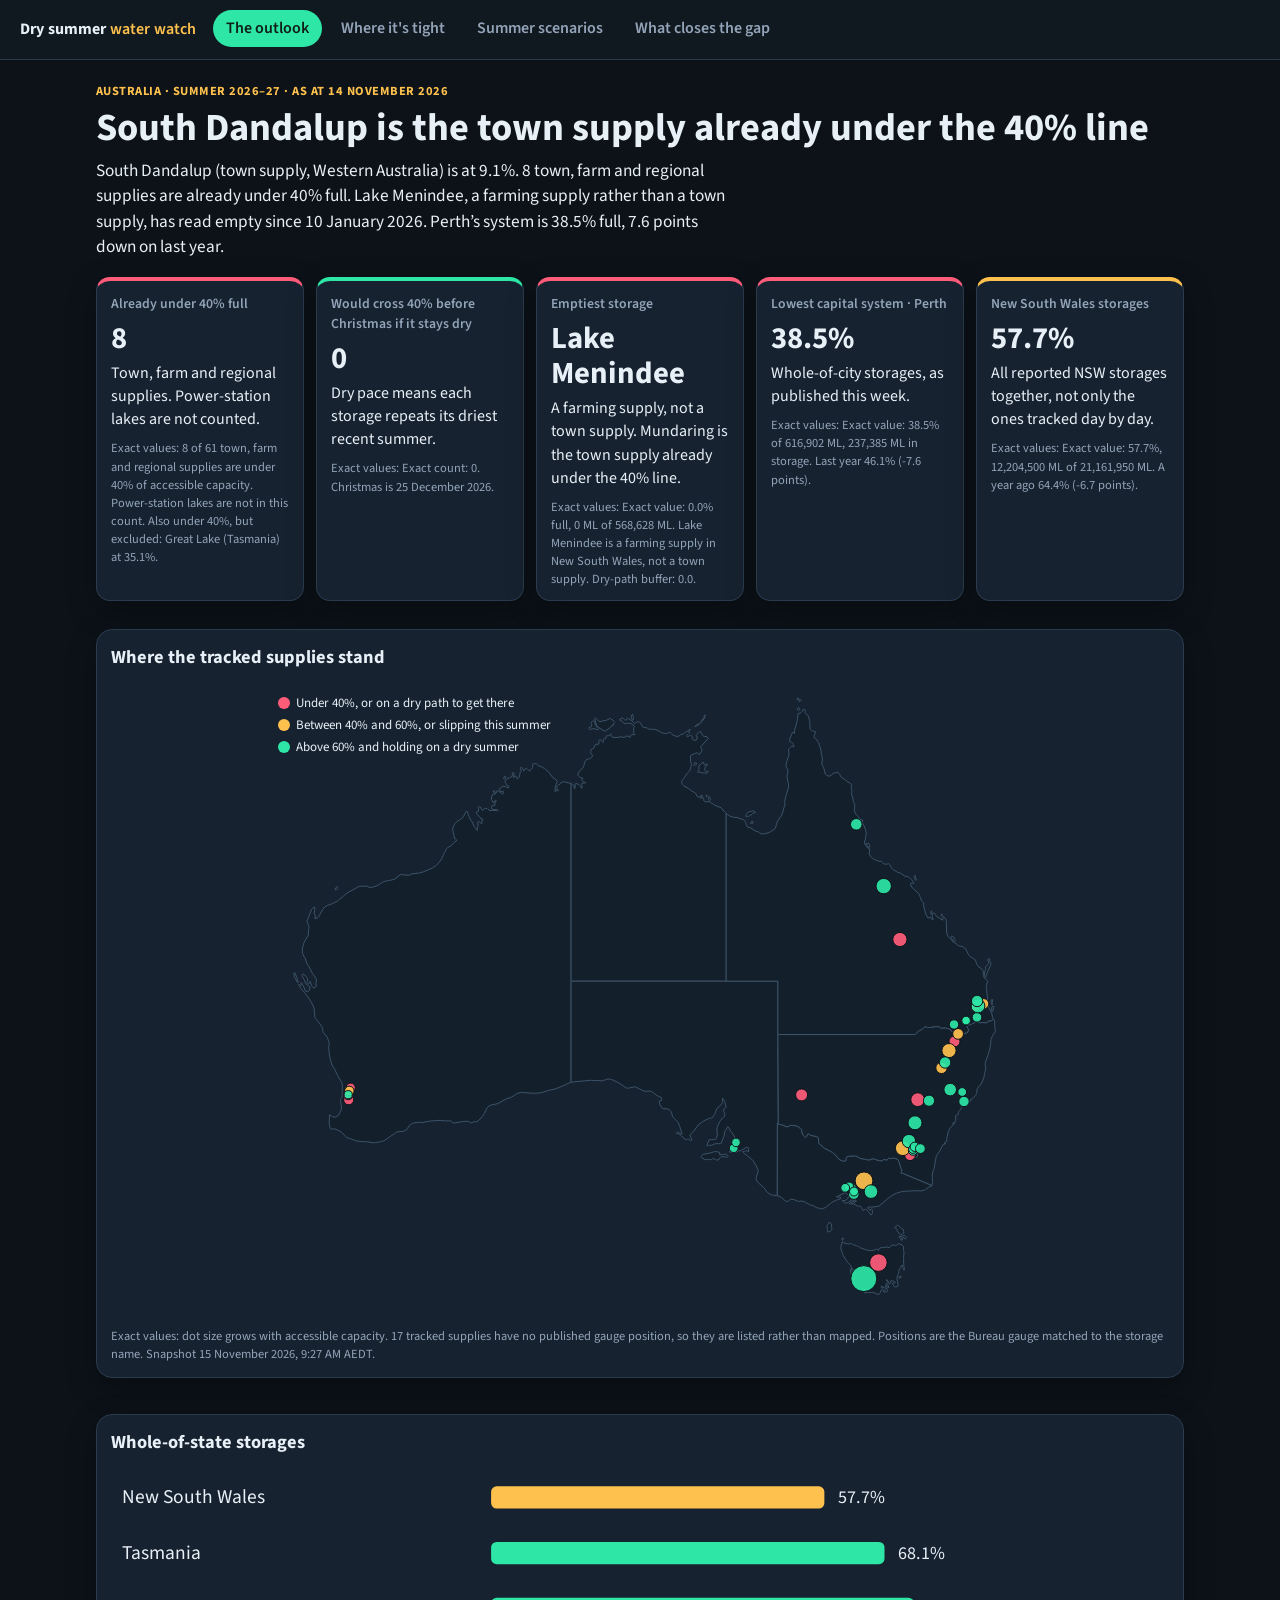
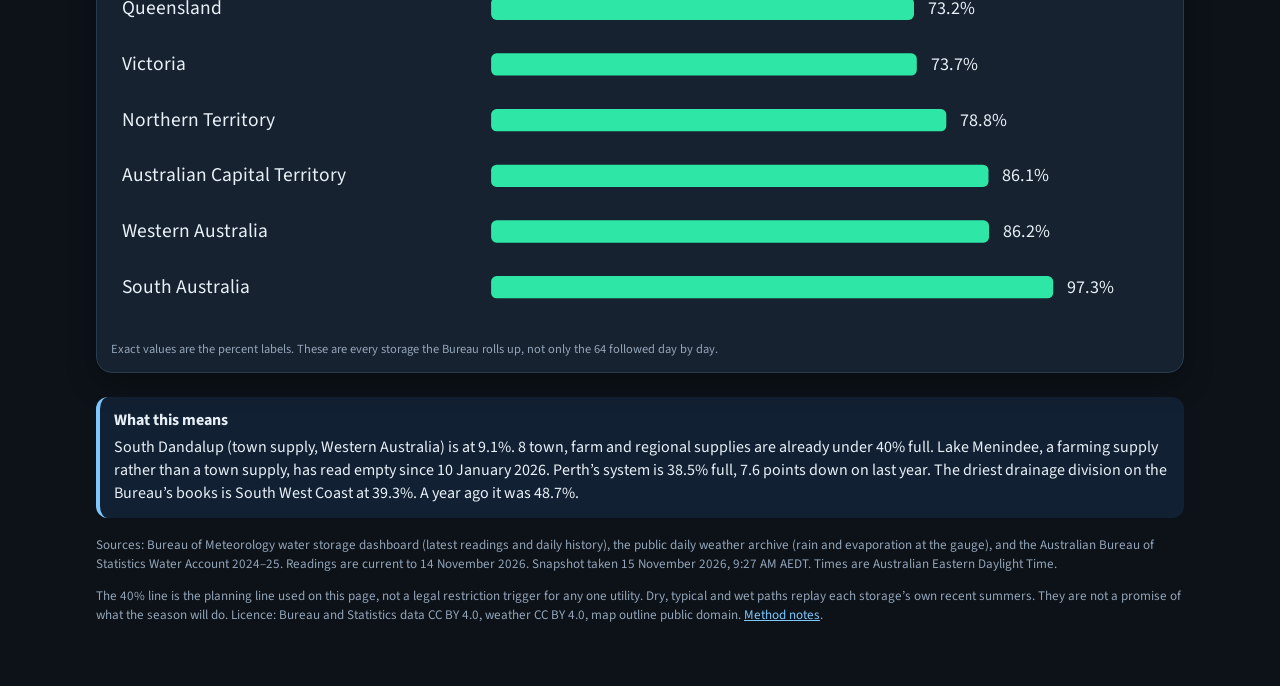
==== commit 2e0d73cb: "Fix dashboard layout, tab headlines, and the under-40% count Give each tab its own takeaway and KPI " ====
--- a/site/index.html
+++ b/site/index.html
@@ -14,21 +14,21 @@
     <nav class="tabs" aria-label="Sections"><a class="tab active" href="./index.html">The outlook</a><a class="tab" href="./tight.html">Where it&#x27;s tight</a><a class="tab" href="./scenarios.html">Summer scenarios</a><a class="tab" href="./levers.html">What closes the gap</a></nav>
   </header>
   <main class="wrap">
-    <section class="banner"><p class="eyebrow">Australia · summer 2026–27 · as at 14 November 2026</p><h1>South Dandalup is the town supply already under the 40% line</h1><p class="lede">South Dandalup (town supply, Western Australia) is at 9.1%. 8 tracked supplies are already under 40% full. Lake Menindee has read empty since 10 January 2026. Perth’s system is 38.5% full, 7.6 points down on last year.</p></section><section class="kpis"><article class="kpi bad">
+    <section class="banner"><p class="eyebrow">Australia · summer 2026–27 · as at 14 November 2026</p><h1>South Dandalup is the town supply already under the 40% line</h1><p class="lede">South Dandalup (town supply, Western Australia) is at 9.1%. 8 town, farm and regional supplies are already under 40% full. Lake Menindee, a farming supply rather than a town supply, has read empty since 10 January 2026. Perth’s system is 38.5% full, 7.6 points down on last year.</p></section><section class="kpis" style="--cols: 5"><article class="kpi bad">
               <div class="label">Already under 40% full</div>
               <div class="value">8</div>
-              <p class="detail">Tracked town, farm and regional supplies, not counting power-station lakes.</p>
-              <p class="exact">Exact values: Exact count: 8 of 61 tracked supplies below 40% of accessible capacity.</p>
+              <p class="detail">Town, farm and regional supplies. Power-station lakes are not counted.</p>
+              <p class="exact">Exact values: 8 of 61 town, farm and regional supplies are under 40% of accessible capacity. Power-station lakes are not in this count. Also under 40%, but excluded: Great Lake (Tasmania) at 35.1%.</p>
             </article><article class="kpi good">
               <div class="label">Would cross 40% before Christmas if it stays dry</div>
               <div class="value">0</div>
               <p class="detail">Dry pace means each storage repeats its driest recent summer.</p>
               <p class="exact">Exact values: Exact count: 0. Christmas is 25 December 2026.</p>
             </article><article class="kpi bad">
-              <div class="label">First to watch</div>
+              <div class="label">Emptiest storage</div>
               <div class="value">Lake Menindee</div>
-              <p class="detail">0.0% full · already under the line on a dry summer.</p>
-              <p class="exact">Exact values: Exact value: 0.0% full, 0 ML of 568,628 ML. Dry-path buffer: 0.0.</p>
+              <p class="detail">A farming supply, not a town supply. Mundaring is the town supply already under the 40% line.</p>
+              <p class="exact">Exact values: Exact value: 0.0% full, 0 ML of 568,628 ML. Lake Menindee is a farming supply in New South Wales, not a town supply. Dry-path buffer: 0.0.</p>
             </article><article class="kpi bad">
               <div class="label">Lowest capital system · Perth</div>
               <div class="value">38.5%</div>
@@ -39,7 +39,7 @@
               <div class="value">57.7%</div>
               <p class="detail">All reported NSW storages together, not only the ones tracked day by day.</p>
               <p class="exact">Exact values: Exact value: 57.7%, 12,204,500 ML of 21,161,950 ML. A year ago 64.4% (-6.7 points).</p>
-            </article></section><section class="layout"><div class="panel"><h2>Where the tracked supplies stand</h2><svg class="chart" viewBox="0 0 760 640" role="img" aria-label="Map of tracked storages coloured by how full they are"><path d="M37.5,301.4 L37.8,301.8 L38.4,303.2 L37.9,303.9 L34.6,298.4 L33.7,294.6 L34.3,293.9 L34.9,293.7 L36.9,298.9 L37.5,300.2 L37.5,301.4 Z" fill="#13202c" stroke="#3d5368" stroke-width="1"/><path d="M75.8,208.9 L77.2,207.5 L77.6,208.4 L77.4,209.6 L76.4,211.0 L75.2,210.8 L75.0,210.1 L75.8,208.9 Z" fill="#13202c" stroke="#3d5368" stroke-width="1"/><path d="M234.4,111.6 L234.6,112.3 L235.3,113.2 L235.2,114.0 L234.5,114.5 L233.9,114.3 L233.9,113.6 L233.2,112.9 L233.5,112.0 L233.8,111.6 L234.4,111.6 Z" fill="#13202c" stroke="#3d5368" stroke-width="1"/><path d="M245.5,97.5 L245.4,98.9 L245.5,99.4 L244.4,100.5 L243.7,99.6 L244.1,97.8 L244.9,97.2 L245.5,97.5 Z" fill="#13202c" stroke="#3d5368" stroke-width="1"/><path d="M311.1,302.2 L311.1,403.4 L310.1,403.5 L303.2,406.8 L295.0,410.0 L288.3,411.5 L282.1,413.5 L278.0,414.1 L272.8,414.3 L261.7,413.4 L257.9,414.1 L251.9,417.8 L250.1,418.7 L246.7,419.7 L237.9,424.5 L233.9,425.5 L231.3,425.9 L229.1,426.9 L227.0,428.9 L224.3,434.5 L222.6,437.2 L218.8,441.4 L216.4,442.9 L213.9,442.7 L211.2,444.1 L208.8,442.6 L206.9,442.3 L203.8,442.4 L193.0,444.2 L191.4,442.1 L189.5,441.8 L185.7,441.9 L180.1,441.3 L169.9,442.1 L165.0,442.9 L163.1,443.7 L159.5,443.2 L153.4,443.9 L151.2,445.1 L149.6,446.2 L146.4,450.9 L142.9,452.5 L140.1,452.5 L136.9,452.9 L130.4,457.4 L123.8,461.9 L121.5,462.4 L119.1,463.1 L115.8,463.4 L114.2,463.9 L106.7,462.7 L101.9,462.6 L95.9,461.9 L90.7,459.7 L86.7,458.5 L82.2,453.7 L79.5,451.9 L74.5,449.8 L73.1,449.8 L71.9,450.4 L69.9,448.9 L69.8,446.9 L69.3,445.3 L69.3,440.9 L69.6,435.7 L71.4,436.9 L72.8,438.0 L75.9,438.0 L78.6,436.0 L80.1,433.2 L81.5,430.0 L81.3,426.6 L80.4,420.7 L81.0,419.4 L81.9,418.9 L82.2,416.0 L82.4,406.8 L81.8,403.4 L77.5,396.4 L74.8,390.4 L72.8,387.6 L71.1,383.3 L69.6,377.1 L69.2,374.0 L68.7,368.3 L69.2,365.1 L69.0,363.2 L67.2,358.1 L63.3,353.3 L62.7,351.5 L62.7,349.6 L61.7,347.4 L58.6,343.0 L55.3,339.2 L54.8,337.3 L54.2,329.7 L53.0,326.2 L47.5,317.3 L41.0,309.6 L39.2,306.5 L38.4,305.5 L38.9,305.3 L39.6,305.7 L40.4,306.5 L40.8,306.6 L41.2,305.9 L41.1,304.5 L41.4,303.7 L41.9,304.1 L42.6,305.8 L44.7,310.0 L45.3,312.2 L47.9,312.8 L48.7,312.2 L49.7,311.1 L49.9,308.1 L48.6,306.8 L47.4,306.2 L45.4,304.0 L44.1,300.4 L42.1,297.1 L42.1,296.0 L43.0,295.1 L44.5,295.6 L45.9,297.5 L47.5,299.2 L47.3,302.3 L47.0,303.2 L47.2,303.9 L47.7,304.5 L48.4,305.1 L49.2,304.3 L50.0,302.5 L50.4,302.7 L51.5,306.8 L52.3,307.9 L54.0,309.2 L55.5,308.2 L56.2,307.4 L56.0,304.5 L56.4,301.7 L56.2,299.6 L52.3,294.1 L48.9,287.4 L46.8,284.1 L45.1,279.0 L43.9,277.3 L42.4,274.4 L42.4,271.2 L42.5,269.1 L43.7,264.4 L44.8,262.0 L48.3,256.4 L48.5,254.0 L48.4,252.1 L48.9,249.4 L48.9,247.4 L48.5,245.6 L47.0,242.5 L48.9,237.1 L51.8,230.1 L52.9,229.1 L54.6,228.1 L54.9,229.6 L54.1,234.4 L55.3,236.9 L54.9,239.8 L56.0,239.3 L57.7,238.7 L59.0,237.2 L59.7,235.8 L62.9,230.2 L64.7,228.0 L67.3,226.5 L72.5,224.6 L77.6,222.1 L80.0,219.8 L83.0,217.7 L85.1,215.5 L87.1,214.0 L97.4,208.3 L99.1,207.3 L101.4,207.1 L104.1,207.3 L106.6,207.0 L109.2,208.3 L111.2,208.5 L116.0,207.1 L118.5,205.8 L122.9,203.1 L124.9,202.3 L129.3,201.5 L134.4,200.3 L140.5,195.6 L144.8,195.9 L148.8,196.3 L151.9,194.9 L159.3,194.0 L163.4,192.8 L171.0,189.7 L173.1,188.6 L176.2,186.4 L179.0,183.6 L181.6,179.8 L183.3,176.4 L184.0,174.6 L185.6,171.8 L186.7,169.6 L187.5,168.6 L190.5,167.1 L194.9,162.9 L196.3,162.1 L196.6,160.8 L195.7,160.0 L194.5,159.6 L193.7,155.2 L192.9,152.1 L192.8,150.0 L193.1,147.9 L194.9,144.8 L196.1,143.4 L197.8,141.8 L199.4,141.3 L200.7,140.0 L202.8,138.6 L203.7,137.2 L205.0,134.4 L206.2,132.3 L207.1,132.3 L208.9,137.3 L210.1,139.9 L212.2,143.0 L214.2,147.6 L215.9,149.6 L216.7,151.0 L217.3,151.6 L217.5,150.7 L217.3,149.7 L218.1,146.3 L217.7,143.8 L217.9,142.9 L218.3,142.5 L219.1,142.8 L220.6,144.1 L221.4,144.6 L221.9,144.5 L221.9,142.3 L222.7,140.9 L222.4,139.9 L221.0,140.0 L220.5,138.8 L219.3,137.4 L218.1,136.5 L216.5,134.2 L216.1,133.3 L216.7,132.9 L217.6,133.0 L218.4,132.0 L218.8,130.7 L218.1,128.6 L218.8,127.8 L220.2,128.0 L222.4,131.4 L223.4,131.0 L224.2,129.7 L225.6,129.3 L227.1,129.5 L228.1,130.5 L230.0,131.5 L232.7,131.4 L234.0,131.6 L236.8,131.4 L238.2,131.7 L237.9,131.2 L236.4,130.6 L234.7,130.5 L232.7,130.5 L231.8,129.9 L231.6,128.2 L232.0,127.0 L232.3,126.4 L233.6,126.7 L234.8,126.6 L234.9,124.9 L235.3,123.5 L236.0,122.3 L236.0,121.1 L235.3,121.4 L233.5,124.1 L232.7,121.9 L231.4,120.3 L231.7,117.9 L232.4,115.6 L233.6,115.3 L234.5,115.6 L236.0,114.3 L236.8,113.2 L236.6,112.3 L236.8,111.7 L237.8,111.9 L241.6,114.0 L242.4,115.1 L243.2,114.7 L243.4,113.5 L243.4,112.3 L242.5,112.5 L240.5,112.3 L240.1,111.7 L240.2,111.1 L239.3,109.7 L240.6,108.8 L241.7,108.7 L242.5,108.1 L242.5,107.3 L242.8,106.9 L243.4,107.4 L245.3,107.6 L247.3,108.7 L248.2,109.0 L248.6,108.4 L248.7,107.1 L246.3,105.8 L246.2,104.6 L245.2,103.2 L245.2,101.8 L246.7,100.6 L247.0,99.4 L247.9,99.0 L249.6,99.0 L250.8,98.0 L252.1,97.6 L252.4,95.5 L252.4,94.0 L252.9,93.6 L254.2,94.2 L253.8,95.9 L253.8,97.6 L253.5,98.5 L254.0,98.4 L254.3,98.0 L254.8,97.0 L256.2,97.4 L256.6,98.5 L256.8,99.7 L257.4,100.0 L258.4,98.3 L259.7,97.8 L259.6,95.7 L260.1,94.1 L260.3,92.9 L261.1,92.3 L261.3,91.1 L260.6,90.2 L260.3,88.7 L261.4,88.3 L262.5,89.1 L263.3,91.1 L263.8,92.0 L264.5,91.5 L264.9,90.2 L266.3,89.4 L267.6,90.5 L269.2,91.9 L271.0,90.6 L272.8,88.3 L272.5,86.8 L272.7,85.3 L274.9,84.5 L276.7,85.1 L278.3,86.7 L281.6,87.9 L284.5,89.6 L285.7,90.7 L288.2,92.5 L289.7,94.4 L291.9,97.7 L296.9,101.7 L297.2,102.4 L296.6,103.8 L296.0,105.5 L295.2,108.4 L295.0,112.7 L295.7,112.4 L296.5,110.8 L297.3,111.1 L298.2,112.1 L298.3,111.2 L297.7,110.6 L296.8,108.6 L296.8,107.6 L297.6,106.7 L298.7,105.7 L300.0,105.1 L300.8,104.5 L300.9,103.8 L302.0,103.1 L303.7,102.8 L304.8,102.9 L311.1,104.5 L311.1,302.2 Z" fill="#13202c" stroke="#3d5368" stroke-width="1"/><path d="M311.1,302.2 L311.1,104.5 L312.1,104.8 L313.9,106.6 L314.1,108.9 L314.8,109.7 L315.2,108.2 L315.1,105.2 L315.7,104.5 L317.6,105.0 L319.0,105.6 L320.8,107.7 L321.2,108.7 L322.0,109.3 L322.3,108.4 L321.9,107.0 L321.6,105.5 L322.0,104.2 L324.2,104.1 L325.7,103.8 L325.0,103.3 L324.0,103.1 L322.5,101.9 L321.5,100.6 L323.1,99.3 L323.1,99.0 L321.5,99.0 L319.4,97.8 L317.6,96.0 L319.0,92.9 L321.7,89.7 L323.3,88.7 L323.4,87.7 L324.2,85.7 L324.7,84.1 L324.8,82.8 L325.5,81.5 L327.2,80.2 L329.5,79.8 L330.6,79.3 L331.7,78.1 L332.8,76.7 L330.6,73.9 L330.8,72.3 L331.2,70.5 L333.8,69.2 L335.2,65.7 L336.1,65.2 L338.1,65.3 L338.9,65.0 L338.8,62.3 L339.0,61.2 L339.9,60.8 L341.0,61.1 L341.7,62.3 L343.2,63.4 L343.8,62.8 L343.5,61.6 L343.3,60.1 L344.8,59.7 L345.9,59.6 L346.0,58.3 L345.9,57.3 L346.3,56.9 L349.3,56.7 L350.1,55.6 L350.5,54.7 L350.9,55.2 L351.4,57.3 L353.1,58.4 L358.0,58.5 L360.8,57.7 L362.0,58.1 L363.9,58.5 L365.9,57.6 L367.1,56.8 L369.2,57.8 L369.8,58.8 L370.4,56.7 L371.6,55.9 L372.8,55.5 L374.4,55.8 L375.1,55.7 L373.6,54.2 L373.7,52.7 L373.6,50.6 L373.9,48.7 L374.4,47.3 L371.0,44.5 L367.6,44.1 L365.1,44.7 L364.0,44.2 L361.8,42.0 L359.7,41.1 L359.5,40.6 L362.1,39.0 L363.1,39.3 L364.6,40.8 L365.4,41.3 L366.2,41.2 L366.6,40.0 L367.3,39.4 L368.5,39.7 L372.4,42.3 L374.5,44.7 L375.6,44.1 L377.5,42.7 L379.3,43.0 L380.4,43.8 L382.0,46.8 L383.2,48.3 L386.1,48.7 L387.6,49.3 L389.2,50.3 L391.3,50.2 L395.6,50.5 L399.6,52.5 L401.3,53.7 L403.3,54.0 L404.4,54.5 L406.5,54.6 L409.8,53.3 L411.3,54.5 L412.0,55.4 L415.0,57.0 L418.2,57.5 L420.6,55.8 L423.9,54.6 L426.3,52.7 L428.1,51.9 L429.7,50.4 L430.4,50.4 L429.0,51.9 L428.9,52.7 L429.9,53.0 L429.8,53.4 L428.3,54.5 L426.6,56.2 L426.6,57.3 L427.3,57.8 L428.1,57.6 L429.3,56.7 L430.6,56.2 L431.9,56.9 L432.3,59.4 L433.1,61.0 L435.0,61.3 L436.2,61.2 L437.4,59.0 L436.7,57.0 L436.0,56.6 L436.4,55.9 L439.4,52.7 L441.0,52.8 L442.2,55.9 L444.1,57.6 L446.1,57.4 L447.2,57.9 L448.0,59.7 L441.0,67.5 L440.6,68.3 L441.6,69.7 L442.0,71.4 L439.7,75.3 L438.8,75.5 L438.0,74.4 L436.8,73.7 L435.7,74.2 L434.6,74.5 L430.5,76.7 L430.5,82.3 L431.5,85.7 L430.9,87.9 L429.7,91.8 L428.4,93.2 L427.3,94.2 L423.8,99.5 L422.6,100.7 L421.5,102.5 L421.9,104.3 L422.3,105.5 L423.6,106.8 L428.8,109.7 L431.2,111.6 L435.3,114.0 L436.2,115.6 L436.7,117.0 L439.7,118.5 L441.8,119.4 L442.4,119.1 L442.8,118.8 L443.3,118.8 L443.9,119.0 L443.8,120.2 L443.6,120.8 L443.7,121.7 L445.2,122.7 L447.6,122.7 L449.0,122.4 L450.5,123.5 L451.9,124.3 L454.1,125.8 L458.0,127.6 L461.1,128.7 L464.7,133.1 L466.2,134.5 L466.2,134.5 L466.2,302.2 L311.1,302.2 Z" fill="#13202c" stroke="#3d5368" stroke-width="1"/><path d="M450.1,118.6 L450.2,119.9 L450.6,120.6 L449.8,121.5 L448.9,120.6 L448.7,119.7 L448.0,119.5 L448.3,118.6 L448.7,118.4 L449.1,117.4 L450.1,118.6 Z" fill="#13202c" stroke="#3d5368" stroke-width="1"/><path d="M441.8,116.3 L442.3,116.5 L441.9,118.0 L440.9,118.1 L440.6,118.0 L440.4,117.2 L440.7,116.5 L441.8,116.3 Z" fill="#13202c" stroke="#3d5368" stroke-width="1"/><path d="M446.3,116.5 L446.8,115.8 L447.1,117.3 L446.6,117.8 L446.3,118.0 L446.3,116.5 Z" fill="#13202c" stroke="#3d5368" stroke-width="1"/><path d="M447.8,92.2 L448.1,92.3 L447.8,93.4 L447.1,94.3 L444.9,93.9 L442.9,94.0 L439.7,93.2 L438.0,93.1 L437.5,92.8 L438.5,92.2 L439.1,91.3 L438.8,89.3 L439.0,86.7 L440.9,85.4 L441.8,84.1 L443.0,83.3 L443.8,83.4 L443.7,84.2 L444.0,85.6 L444.8,86.3 L445.6,86.3 L446.3,84.6 L446.7,84.9 L447.1,85.3 L447.3,86.0 L446.2,87.2 L445.8,87.4 L445.3,88.1 L444.6,90.3 L444.6,91.1 L445.3,91.9 L447.0,92.6 L447.8,92.2 Z" fill="#13202c" stroke="#3d5368" stroke-width="1"/><path d="M435.4,83.1 L436.1,83.8 L436.5,85.3 L435.8,85.9 L435.4,86.1 L433.8,85.8 L433.8,85.2 L434.0,84.7 L434.5,84.4 L435.4,83.1 Z" fill="#13202c" stroke="#3d5368" stroke-width="1"/><path d="M439.5,44.4 L440.0,44.0 L439.8,44.8 L438.3,46.1 L437.6,46.5 L434.8,47.8 L436.3,46.0 L439.5,44.4 Z" fill="#13202c" stroke="#3d5368" stroke-width="1"/><path d="M338.3,48.9 L338.7,49.5 L338.7,50.3 L336.9,50.6 L333.8,49.5 L330.5,50.4 L329.6,50.4 L329.0,49.8 L329.5,47.9 L330.7,48.1 L331.7,47.5 L331.5,45.4 L330.9,44.2 L332.6,42.2 L333.4,41.7 L334.1,41.8 L334.8,43.2 L334.9,44.8 L335.7,46.3 L336.2,47.8 L337.6,48.3 L338.3,48.9 Z" fill="#13202c" stroke="#3d5368" stroke-width="1"/><path d="M353.7,42.6 L354.5,43.1 L354.8,43.5 L353.6,44.8 L353.4,46.2 L352.1,46.1 L350.6,48.4 L344.7,52.2 L339.4,49.0 L337.1,46.7 L335.6,43.7 L335.3,41.2 L334.6,39.6 L334.9,39.2 L335.2,39.0 L335.6,39.0 L337.2,40.7 L337.9,41.2 L339.0,42.4 L341.3,42.6 L344.0,41.3 L345.3,41.8 L345.9,41.7 L347.9,40.4 L349.3,40.1 L350.1,39.1 L351.1,40.2 L353.1,41.3 L353.7,42.6 Z" fill="#13202c" stroke="#3d5368" stroke-width="1"/><path d="M444.3,36.2 L445.2,36.0 L444.5,39.2 L442.0,42.5 L440.8,43.6 L440.7,42.8 L441.4,42.1 L442.9,39.5 L443.6,38.9 L444.0,38.6 L444.3,37.6 L444.3,36.2 Z" fill="#13202c" stroke="#3d5368" stroke-width="1"/><path d="M373.0,35.7 L373.0,37.7 L373.6,38.8 L373.0,41.1 L372.6,41.4 L371.3,38.7 L371.7,37.8 L371.1,36.4 L372.0,36.3 L372.7,35.2 L373.0,35.7 Z" fill="#13202c" stroke="#3d5368" stroke-width="1"/><path d="M311.1,403.4 L311.1,302.2 L466.2,302.2 L517.9,302.2 L517.9,355.5 L518.3,445.1 L517.9,444.6 L517.4,444.4 L517.3,516.7 L511.5,515.9 L507.4,513.6 L504.3,509.1 L498.5,503.9 L496.9,502.0 L496.2,500.2 L496.2,498.7 L496.9,495.9 L498.0,493.2 L498.2,491.6 L496.0,486.5 L492.9,481.6 L491.5,480.1 L487.6,476.8 L484.1,474.4 L483.2,473.1 L482.9,472.4 L484.6,472.7 L485.4,471.8 L486.5,471.4 L487.4,472.7 L488.4,473.0 L488.5,470.8 L489.0,469.7 L488.6,469.2 L488.3,468.8 L486.7,468.3 L485.0,469.0 L483.7,470.0 L482.0,470.8 L481.3,471.7 L479.5,471.7 L478.8,471.9 L475.2,473.5 L472.9,473.6 L469.4,473.0 L470.5,470.8 L471.9,469.4 L473.1,467.9 L475.0,462.6 L474.6,457.9 L473.7,456.0 L470.7,452.2 L469.4,449.8 L467.7,447.4 L466.9,448.8 L466.4,450.3 L464.8,452.5 L464.0,457.3 L460.9,464.7 L458.7,464.7 L456.9,464.5 L453.6,465.3 L451.4,466.3 L449.5,466.3 L448.4,466.6 L446.9,466.4 L449.2,460.6 L451.2,460.8 L453.3,460.5 L454.3,460.6 L455.7,460.6 L456.8,457.9 L457.5,455.0 L457.0,453.1 L456.9,451.1 L457.3,448.8 L457.5,447.2 L460.2,441.9 L462.4,439.1 L465.0,436.9 L464.7,434.8 L463.9,432.2 L463.6,430.2 L464.9,429.5 L466.1,428.3 L464.7,422.5 L463.8,420.8 L462.5,419.1 L462.4,421.3 L462.6,423.4 L460.7,426.2 L458.2,428.2 L456.6,430.0 L455.1,434.2 L453.0,437.8 L451.2,439.1 L449.5,439.4 L447.9,439.9 L445.2,441.3 L442.7,442.5 L440.8,444.1 L439.1,444.9 L433.8,452.0 L431.4,454.3 L430.9,455.3 L429.8,456.1 L430.0,457.2 L430.9,458.0 L431.7,461.1 L431.2,461.8 L430.3,461.4 L428.1,459.7 L426.8,460.3 L425.6,461.0 L422.8,457.8 L421.6,457.1 L420.1,455.8 L418.5,454.7 L417.8,454.5 L416.6,454.8 L416.7,453.9 L417.5,453.2 L418.2,453.0 L419.5,454.0 L421.0,455.0 L421.8,455.0 L422.2,454.7 L420.8,451.0 L419.9,447.8 L419.4,446.9 L418.3,443.6 L417.7,442.7 L415.2,440.4 L412.6,437.7 L411.8,434.5 L410.9,432.4 L409.6,431.1 L407.7,430.0 L402.4,429.5 L400.2,426.2 L399.0,422.1 L400.0,421.9 L401.2,421.8 L401.5,420.5 L401.3,418.6 L396.0,416.1 L393.6,413.6 L391.5,412.5 L389.5,412.1 L386.9,412.2 L383.7,412.1 L375.8,408.0 L373.9,407.9 L368.3,409.2 L366.5,409.0 L358.0,403.4 L352.3,400.8 L350.4,400.3 L348.0,399.9 L346.0,400.5 L344.6,401.1 L341.8,401.8 L330.5,401.3 L320.9,402.2 L314.3,402.8 L311.1,403.4 Z" fill="#13202c" stroke="#3d5368" stroke-width="1"/><path d="M465.0,475.0 L467.0,475.5 L468.3,477.3 L467.3,478.1 L466.4,478.2 L463.4,477.5 L460.5,478.1 L459.7,478.8 L459.1,480.4 L456.7,481.2 L455.5,480.3 L452.6,479.6 L451.5,480.6 L449.4,480.3 L447.4,480.7 L444.7,480.5 L441.9,478.7 L441.0,477.9 L441.7,476.5 L442.7,475.4 L450.5,473.9 L454.7,472.6 L458.1,472.9 L459.0,473.1 L459.9,473.8 L459.3,474.9 L459.2,475.2 L463.4,475.7 L465.0,475.0 Z" fill="#13202c" stroke="#3d5368" stroke-width="1"/><path d="M466.2,302.2 L466.2,134.5 L466.2,134.5 L467.4,135.5 L470.4,137.4 L474.9,138.6 L477.0,138.4 L480.3,139.9 L483.6,140.6 L485.3,142.6 L485.9,144.2 L486.1,145.3 L487.7,148.2 L491.0,149.1 L495.3,152.0 L498.8,153.2 L499.7,154.0 L501.3,154.8 L504.3,154.9 L509.5,153.4 L511.8,152.0 L515.0,149.7 L516.5,145.8 L517.3,142.6 L521.7,136.1 L522.9,132.8 L524.0,128.5 L525.0,125.8 L524.7,122.9 L525.7,117.6 L527.9,110.3 L528.7,107.8 L528.3,104.2 L526.9,97.4 L527.5,95.1 L528.1,91.8 L527.1,89.4 L526.2,87.8 L526.1,85.5 L527.1,81.1 L528.1,78.8 L529.0,75.9 L528.5,70.3 L530.6,68.3 L531.4,67.4 L533.0,67.4 L533.8,67.8 L533.9,66.7 L533.3,65.6 L533.0,64.4 L532.6,63.8 L531.6,63.6 L530.8,62.9 L529.6,62.3 L529.8,59.8 L531.8,55.0 L532.9,53.1 L533.6,53.9 L534.5,54.5 L534.6,53.1 L534.3,51.7 L535.8,47.0 L537.5,40.6 L538.0,34.8 L540.8,33.7 L542.2,32.3 L543.0,30.6 L544.5,30.6 L545.6,31.3 L544.9,32.6 L544.7,33.5 L547.6,36.0 L548.6,37.8 L549.0,39.6 L549.6,41.2 L549.8,43.4 L549.8,47.0 L550.2,50.4 L551.2,51.4 L552.2,52.1 L553.5,52.2 L555.5,52.7 L555.0,54.9 L554.2,56.5 L554.1,57.5 L554.3,58.9 L555.7,59.9 L556.8,60.6 L557.4,62.4 L559.3,64.9 L559.2,66.6 L560.3,68.7 L561.2,73.0 L561.5,76.7 L562.5,79.2 L561.8,84.5 L562.5,86.6 L563.5,88.4 L564.6,92.0 L565.4,95.3 L566.6,96.2 L569.0,97.3 L571.4,96.1 L573.2,94.4 L575.2,94.0 L577.8,93.2 L579.7,95.4 L580.8,97.8 L585.4,101.0 L588.0,103.1 L590.0,104.3 L591.8,105.8 L591.6,107.3 L591.2,108.6 L591.6,110.4 L591.9,112.6 L591.5,115.3 L592.9,119.3 L593.3,122.5 L594.8,125.6 L594.6,128.8 L594.4,130.0 L594.2,131.8 L595.3,134.0 L596.3,135.7 L597.9,137.5 L599.9,140.2 L601.3,140.8 L602.6,140.8 L602.4,143.6 L605.0,149.1 L606.3,153.6 L605.4,159.7 L604.5,163.2 L604.7,165.0 L607.9,169.2 L609.8,170.0 L609.5,172.0 L609.2,175.1 L610.7,177.5 L612.4,179.3 L614.2,180.4 L616.0,181.2 L618.4,182.1 L621.4,182.4 L622.9,183.8 L623.7,184.9 L626.1,185.2 L627.2,185.0 L628.6,184.6 L629.5,185.3 L630.1,186.3 L631.4,188.9 L634.1,191.6 L636.0,192.0 L637.1,193.3 L638.7,193.7 L640.0,193.8 L641.8,194.9 L644.9,197.2 L647.7,197.6 L648.9,198.2 L651.7,200.8 L652.7,202.2 L653.8,204.2 L652.4,204.4 L651.2,204.0 L650.4,206.0 L652.2,208.7 L654.3,210.7 L656.9,212.7 L659.3,215.6 L660.0,217.9 L660.6,218.7 L661.5,221.9 L663.6,223.7 L663.7,227.0 L664.8,231.6 L666.1,235.8 L666.9,237.0 L667.9,239.0 L669.1,238.7 L670.0,238.1 L671.7,240.1 L672.6,241.0 L673.1,240.4 L672.0,236.7 L672.7,234.5 L673.4,234.2 L674.4,234.1 L675.5,235.9 L677.1,237.8 L680.0,239.5 L682.4,241.1 L683.0,241.1 L682.8,239.8 L682.9,238.0 L683.8,237.7 L684.6,238.6 L686.2,241.4 L686.5,247.2 L686.5,252.1 L687.6,257.1 L689.1,258.4 L690.1,259.6 L691.8,261.3 L692.9,262.9 L694.4,263.6 L698.9,266.9 L700.2,267.3 L702.2,267.4 L704.6,268.9 L705.8,270.3 L708.5,275.5 L709.8,277.3 L712.4,279.1 L713.6,279.7 L715.4,281.0 L716.0,282.8 L716.2,283.8 L717.2,285.8 L718.8,288.1 L721.1,289.3 L723.3,292.1 L723.4,296.7 L724.5,299.0 L725.2,299.9 L726.9,300.9 L727.6,301.6 L726.2,307.6 L727.6,319.7 L726.8,323.5 L728.2,327.2 L731.4,333.7 L732.1,335.9 L732.6,338.6 L733.6,340.3 L731.3,341.9 L728.1,342.3 L726.8,344.0 L722.1,343.5 L720.5,344.1 L718.0,343.0 L717.4,343.5 L716.0,342.4 L714.6,343.9 L712.6,344.6 L711.3,345.5 L710.3,345.5 L706.9,347.3 L707.6,349.1 L708.7,350.3 L707.9,353.3 L706.4,354.2 L705.0,354.1 L704.5,355.0 L703.4,354.6 L702.9,353.5 L699.8,354.7 L699.4,356.2 L698.5,357.1 L697.1,358.0 L696.1,357.4 L695.5,355.2 L694.3,353.7 L692.3,352.9 L691.3,352.1 L691.1,351.2 L690.0,350.4 L687.8,349.5 L685.3,349.1 L681.1,349.3 L678.9,347.8 L675.6,347.7 L670.5,348.5 L667.5,348.6 L666.1,347.8 L664.6,348.1 L663.9,348.6 L663.3,349.4 L661.6,350.6 L658.8,352.1 L657.2,353.3 L656.8,354.2 L655.7,355.3 L655.4,355.5 L517.9,355.5 L517.9,302.2 L466.2,302.2 Z" fill="#13202c" stroke="#3d5368" stroke-width="1"/><path d="M734.0,327.8 L732.6,332.6 L732.1,332.6 L731.6,331.8 L731.7,329.0 L732.3,327.2 L733.8,327.5 L734.0,327.8 Z" fill="#13202c" stroke="#3d5368" stroke-width="1"/><path d="M732.2,320.5 L732.8,320.7 L732.1,323.6 L732.4,325.6 L732.0,325.9 L731.3,324.2 L731.1,322.5 L731.3,320.9 L732.2,320.5 Z" fill="#13202c" stroke="#3d5368" stroke-width="1"/><path d="M729.6,279.8 L729.9,283.0 L731.0,284.1 L730.8,285.6 L727.2,293.6 L726.2,296.6 L726.1,297.8 L725.7,298.3 L724.9,297.4 L724.4,294.3 L724.7,292.4 L725.7,290.8 L725.8,289.8 L725.4,287.9 L728.0,285.7 L728.7,284.6 L728.9,283.1 L728.0,281.5 L727.2,281.2 L727.9,280.3 L728.6,279.8 L729.2,279.7 L729.6,279.8 Z" fill="#13202c" stroke="#3d5368" stroke-width="1"/><path d="M694.2,259.5 L695.0,260.8 L695.4,261.7 L694.8,262.5 L694.4,262.7 L693.5,262.1 L690.9,258.4 L691.3,257.1 L692.8,257.7 L693.4,258.1 L693.9,258.1 L694.4,258.4 L694.2,259.5 Z" fill="#13202c" stroke="#3d5368" stroke-width="1"/><path d="M681.5,234.9 L682.0,235.2 L682.5,236.6 L682.0,236.9 L681.5,236.9 L681.0,236.6 L681.4,235.9 L681.5,234.9 Z" fill="#13202c" stroke="#3d5368" stroke-width="1"/><path d="M671.5,232.0 L671.8,233.8 L671.8,234.6 L671.2,235.1 L670.8,233.8 L670.9,232.5 L671.5,232.0 Z" fill="#13202c" stroke="#3d5368" stroke-width="1"/><path d="M655.5,198.4 L655.9,199.6 L656.6,200.6 L656.6,200.8 L656.2,201.0 L655.6,201.0 L654.8,200.7 L655.5,198.4 Z" fill="#13202c" stroke="#3d5368" stroke-width="1"/><path d="M654.6,196.9 L655.3,196.4 L655.1,198.0 L654.7,198.3 L654.3,198.4 L653.9,198.2 L654.2,197.5 L654.6,196.9 Z" fill="#13202c" stroke="#3d5368" stroke-width="1"/><path d="M608.9,164.2 L609.2,165.9 L610.0,167.2 L609.7,168.1 L609.2,168.7 L608.2,168.1 L607.4,166.6 L606.1,165.3 L605.8,164.6 L607.3,164.7 L608.1,164.4 L608.4,164.1 L608.9,164.2 Z" fill="#13202c" stroke="#3d5368" stroke-width="1"/><path d="M491.9,142.2 L493.1,143.1 L493.3,144.0 L491.3,144.4 L490.7,144.7 L490.5,144.0 L491.3,143.2 L491.9,142.2 Z" fill="#13202c" stroke="#3d5368" stroke-width="1"/><path d="M493.6,131.6 L493.8,131.8 L495.5,133.7 L493.1,134.0 L492.2,134.8 L490.8,136.3 L490.2,136.1 L489.5,137.0 L488.3,137.4 L487.5,137.4 L486.2,137.8 L486.0,137.3 L486.2,135.7 L487.4,134.0 L488.5,132.9 L491.3,132.4 L493.6,131.6 Z" fill="#13202c" stroke="#3d5368" stroke-width="1"/><path d="M537.4,29.4 L538.6,28.5 L539.9,30.5 L538.4,31.5 L537.5,31.0 L537.3,29.9 L537.4,29.4 Z" fill="#13202c" stroke="#3d5368" stroke-width="1"/><path d="M538.9,20.7 L540.3,20.5 L541.0,21.4 L540.0,22.5 L538.9,22.2 L538.5,21.5 L538.9,20.7 Z" fill="#13202c" stroke="#3d5368" stroke-width="1"/><path d="M537.7,18.9 L538.5,19.5 L538.0,20.7 L537.6,21.2 L536.8,20.2 L537.7,18.9 Z" fill="#13202c" stroke="#3d5368" stroke-width="1"/><path d="M626.7,609.2 L627.2,610.4 L627.5,611.3 L626.7,613.1 L625.3,612.8 L624.0,613.1 L623.1,611.9 L623.1,611.6 L624.1,611.9 L624.5,611.5 L624.8,611.0 L625.1,610.8 L625.4,610.1 L626.2,609.2 L626.7,609.2 Z" fill="#13202c" stroke="#3d5368" stroke-width="1"/><path d="M627.4,605.7 L628.2,606.3 L628.8,608.5 L627.7,608.5 L627.3,608.4 L627.2,607.5 L626.4,607.1 L626.8,606.8 L627.0,606.3 L627.4,605.7 Z" fill="#13202c" stroke="#3d5368" stroke-width="1"/><path d="M639.8,597.0 L641.0,597.4 L641.5,598.0 L640.3,598.6 L640.4,599.1 L639.4,599.2 L639.1,599.2 L639.1,598.3 L639.0,597.8 L639.8,597.0 Z" fill="#13202c" stroke="#3d5368" stroke-width="1"/><path d="M644.4,588.4 L644.3,589.3 L644.5,590.3 L644.3,591.1 L643.6,591.0 L643.3,590.4 L643.5,589.6 L643.3,588.9 L643.0,588.3 L641.7,587.6 L642.1,587.2 L642.7,586.9 L642.3,585.9 L641.5,586.7 L641.0,587.7 L641.3,588.0 L640.8,588.3 L639.7,589.5 L639.0,591.1 L638.7,592.6 L638.7,594.2 L638.1,595.5 L637.3,596.6 L637.1,598.2 L637.1,601.0 L637.8,603.5 L638.2,607.0 L637.6,607.5 L635.8,607.7 L634.9,608.1 L633.4,606.4 L632.5,604.6 L633.2,603.9 L634.7,604.3 L635.1,603.9 L635.3,603.4 L635.1,603.0 L633.3,602.0 L631.2,601.5 L630.6,602.1 L630.8,603.8 L630.6,604.2 L629.1,604.8 L628.4,602.3 L626.5,600.5 L626.5,601.4 L627.3,602.9 L627.2,603.6 L626.9,604.5 L626.2,604.8 L625.8,605.5 L625.8,606.5 L625.6,608.1 L624.3,608.8 L621.3,607.0 L621.1,607.6 L621.1,608.1 L622.7,609.1 L622.0,609.9 L621.4,610.8 L620.6,613.2 L619.2,615.1 L618.5,615.2 L616.1,614.9 L613.6,613.3 L611.2,613.5 L607.3,613.3 L604.8,614.0 L604.3,612.1 L603.8,611.5 L604.0,610.9 L606.0,610.5 L608.0,610.5 L607.7,609.9 L607.1,609.6 L606.3,609.8 L603.7,609.2 L601.9,609.4 L600.7,608.6 L598.6,605.6 L597.4,604.2 L596.6,603.7 L595.8,603.4 L595.3,602.9 L591.5,596.1 L590.9,594.6 L590.3,590.6 L593.3,592.5 L594.4,593.7 L594.9,595.2 L595.9,593.4 L595.8,592.8 L593.1,590.5 L592.7,589.9 L592.6,589.1 L591.9,589.9 L590.9,590.0 L591.3,588.4 L591.0,586.8 L587.8,583.4 L585.4,580.1 L583.0,576.1 L582.8,575.6 L582.8,574.8 L581.6,572.1 L581.0,570.1 L580.8,568.4 L581.9,564.8 L582.0,562.9 L583.7,563.8 L587.6,564.9 L589.6,565.0 L590.7,564.5 L591.7,564.6 L592.9,565.6 L594.3,566.2 L595.2,566.1 L596.1,566.3 L596.8,567.0 L598.7,567.6 L599.5,568.0 L600.2,568.7 L601.0,569.1 L606.0,570.8 L609.6,571.6 L614.0,571.2 L615.3,570.8 L616.6,570.1 L617.6,570.7 L618.7,571.7 L618.5,570.6 L618.9,569.7 L619.9,569.0 L621.2,568.6 L623.2,568.6 L625.1,568.4 L626.0,568.0 L626.9,567.9 L628.0,568.5 L629.2,568.7 L630.0,568.1 L631.3,566.5 L632.0,565.9 L635.4,566.4 L636.4,566.4 L638.0,564.8 L639.1,564.8 L642.3,566.1 L643.6,567.8 L643.5,570.8 L643.6,571.8 L643.9,572.8 L644.0,574.9 L643.6,577.0 L643.5,578.6 L643.7,580.2 L643.5,583.2 L644.0,585.2 L643.8,586.5 L643.8,587.2 L644.2,587.8 L644.4,588.4 Z" fill="#13202c" stroke="#3d5368" stroke-width="1"/><path d="M642.3,559.9 L642.7,560.1 L641.8,561.5 L640.8,560.6 L640.6,560.2 L641.9,559.9 L642.3,559.9 Z" fill="#13202c" stroke="#3d5368" stroke-width="1"/><path d="M583.1,558.7 L583.3,558.8 L583.1,559.9 L582.5,561.4 L581.9,559.6 L582.6,559.3 L583.1,558.7 Z" fill="#13202c" stroke="#3d5368" stroke-width="1"/><path d="M645.8,557.5 L646.7,558.6 L645.5,559.6 L644.7,559.8 L644.1,558.7 L642.3,559.1 L640.3,559.0 L638.9,558.1 L638.8,557.7 L639.6,557.3 L642.0,557.3 L644.2,556.4 L645.8,557.5 Z" fill="#13202c" stroke="#3d5368" stroke-width="1"/><path d="M642.9,552.7 L644.1,553.5 L644.0,554.0 L643.7,554.0 L642.2,555.1 L640.4,555.6 L639.8,555.2 L639.4,554.7 L639.0,554.0 L636.7,551.2 L637.0,550.4 L636.4,549.3 L635.3,549.4 L634.6,548.6 L635.8,547.9 L637.4,546.1 L638.6,546.6 L641.6,549.8 L643.2,550.4 L643.7,550.7 L643.6,552.1 L642.9,552.7 Z" fill="#13202c" stroke="#3d5368" stroke-width="1"/><path d="M571.7,547.1 L571.4,548.7 L572.1,550.1 L571.5,551.3 L570.2,552.3 L568.4,553.0 L567.9,553.1 L567.5,552.1 L567.7,550.7 L566.8,549.2 L567.3,547.8 L567.2,546.3 L567.5,545.6 L568.6,544.9 L568.7,543.5 L569.6,543.5 L571.2,544.5 L571.7,547.1 Z" fill="#13202c" stroke="#3d5368" stroke-width="1"/><path d="M517.3,516.7 L517.4,444.4 L517.9,444.6 L518.3,445.1 L519.5,445.5 L521.2,445.6 L523.4,446.3 L526.0,447.6 L528.0,447.8 L529.4,446.8 L531.0,446.3 L533.9,446.4 L537.9,447.4 L539.5,448.3 L540.1,449.4 L540.8,450.1 L541.6,450.3 L541.9,451.2 L541.8,453.0 L542.5,454.9 L543.9,457.0 L545.0,458.1 L545.8,458.3 L546.6,457.5 L547.3,455.9 L547.9,455.0 L548.5,454.8 L549.1,455.1 L549.9,456.0 L551.8,456.6 L556.2,457.4 L558.0,458.4 L558.6,460.0 L558.6,462.7 L558.9,464.4 L559.4,465.1 L560.3,465.7 L561.7,466.3 L562.4,467.1 L562.5,467.9 L564.7,469.4 L569.1,471.5 L572.4,473.4 L574.6,475.1 L576.1,476.7 L577.0,478.2 L578.7,479.8 L581.1,481.4 L583.4,482.1 L585.4,481.8 L586.3,481.2 L585.9,480.4 L585.9,479.5 L586.2,478.5 L587.0,477.8 L588.3,477.4 L590.7,477.1 L594.3,476.9 L597.0,477.4 L598.8,478.7 L600.9,479.5 L604.8,480.2 L607.8,480.9 L609.7,480.8 L611.0,480.5 L612.2,479.8 L614.3,480.0 L617.0,481.0 L619.5,481.7 L622.1,481.8 L623.1,480.8 L624.0,480.5 L626.0,480.8 L626.9,481.1 L627.4,480.8 L627.7,480.0 L628.4,479.4 L629.2,479.1 L630.0,479.1 L630.6,479.6 L631.5,479.6 L633.0,479.1 L634.5,479.1 L637.4,480.2 L638.1,480.7 L639.2,483.1 L641.1,489.6 L642.0,491.0 L641.4,492.9 L640.9,493.7 L642.3,494.1 L672.1,506.5 L671.9,507.0 L669.8,507.4 L668.0,508.6 L665.6,510.6 L664.1,511.3 L661.0,511.9 L654.8,511.7 L643.1,512.4 L640.8,512.9 L636.4,514.2 L632.2,516.4 L628.2,519.3 L618.9,527.2 L611.6,528.1 L610.2,528.1 L609.1,527.8 L607.8,528.3 L607.8,529.3 L609.0,530.3 L609.9,531.3 L611.5,530.0 L612.1,530.3 L612.4,532.8 L612.4,534.3 L612.0,535.2 L611.0,535.8 L610.0,535.4 L609.8,534.5 L608.5,532.5 L606.8,530.8 L605.3,530.2 L604.4,530.8 L603.0,531.4 L601.8,529.2 L600.5,527.3 L598.8,527.1 L597.3,527.1 L596.1,526.2 L593.7,524.9 L594.2,523.9 L594.8,522.8 L596.2,522.4 L595.8,520.9 L595.1,519.7 L593.2,519.4 L591.9,519.6 L591.1,520.6 L590.2,522.2 L586.2,524.3 L584.2,523.2 L582.0,521.5 L583.1,521.6 L585.3,521.5 L587.2,520.0 L588.0,519.1 L588.9,517.0 L587.7,515.6 L586.6,514.6 L585.0,513.6 L578.9,516.8 L577.6,517.2 L576.4,517.8 L578.5,518.4 L579.8,518.2 L581.1,519.1 L579.0,520.5 L577.3,520.8 L575.3,521.6 L571.4,523.6 L566.4,527.8 L564.2,529.0 L561.7,530.0 L558.2,528.9 L556.3,528.6 L553.8,526.9 L549.6,525.7 L545.7,523.4 L543.0,522.3 L541.1,522.0 L538.4,522.5 L533.8,520.5 L530.4,520.2 L528.1,522.3 L526.4,522.2 L525.2,521.9 L521.6,518.5 L518.1,516.8 L517.3,516.7 Z" fill="#13202c" stroke="#3d5368" stroke-width="1"/><path d="M592.3,524.1 L592.9,525.0 L593.0,525.3 L591.5,524.6 L589.1,524.8 L590.6,523.6 L591.8,523.8 L592.3,524.1 Z" fill="#13202c" stroke="#3d5368" stroke-width="1"/><path d="M594.2,521.0 L595.2,521.7 L592.6,522.9 L591.7,522.4 L591.8,521.5 L591.9,521.1 L594.2,521.0 Z" fill="#13202c" stroke="#3d5368" stroke-width="1"/><path d="M662.8,468.0 L662.2,468.4 L660.6,468.3 L659.0,468.9 L658.2,470.0 L658.4,471.1 L658.0,472.5 L657.3,473.0 L657.6,476.8 L656.7,478.4 L654.9,477.9 L654.1,476.7 L653.9,475.3 L653.2,475.4 L652.2,474.7 L651.9,473.4 L651.8,470.9 L652.8,467.7 L657.6,464.7 L659.1,465.3 L659.2,466.0 L660.2,466.9 L662.8,468.0 Z" fill="#13202c" stroke="#3d5368" stroke-width="1"/><path d="M683.6,465.5 L684.0,464.7 L685.2,464.3 L685.2,464.2 L685.5,464.5 L685.4,464.9 L684.9,465.3 L684.0,465.3 L683.6,465.5 Z" fill="#13202c" stroke="#3d5368" stroke-width="1"/><path d="M518.3,445.1 L517.9,355.5 L655.4,355.5 L655.7,355.3 L656.8,354.2 L657.2,353.3 L658.8,352.1 L661.6,350.6 L663.3,349.4 L663.9,348.6 L664.6,348.1 L666.1,347.8 L667.5,348.6 L670.5,348.5 L675.6,347.7 L678.9,347.8 L681.1,349.3 L685.3,349.1 L687.8,349.5 L690.0,350.4 L691.1,351.2 L691.3,352.1 L692.3,352.9 L694.3,353.7 L695.5,355.2 L696.1,357.4 L697.1,358.0 L698.5,357.1 L699.4,356.2 L699.8,354.7 L702.9,353.5 L703.4,354.6 L704.5,355.0 L705.0,354.1 L706.4,354.2 L707.9,353.3 L708.7,350.3 L707.6,349.1 L706.9,347.3 L710.3,345.5 L711.3,345.5 L712.6,344.6 L714.6,343.9 L716.0,342.4 L717.4,343.5 L718.0,343.0 L720.5,344.1 L722.1,343.5 L726.8,344.0 L728.1,342.3 L731.3,341.9 L733.6,340.3 L734.7,342.0 L734.6,347.2 L735.4,349.7 L735.2,352.9 L732.7,356.4 L730.8,360.7 L730.7,364.4 L729.5,371.4 L728.6,373.3 L728.0,376.2 L725.3,383.3 L725.2,386.1 L725.6,389.4 L725.1,392.6 L724.5,394.8 L723.8,398.8 L721.1,405.0 L717.2,409.6 L716.9,413.1 L716.4,414.7 L715.6,416.6 L713.2,418.7 L711.8,419.6 L711.2,420.9 L709.9,420.9 L709.8,421.3 L710.8,421.6 L710.4,422.3 L706.7,423.4 L704.3,424.8 L701.8,428.3 L700.8,430.2 L699.4,431.9 L698.6,432.8 L698.3,433.6 L697.7,435.9 L696.4,436.3 L695.3,436.9 L695.9,439.0 L695.3,441.4 L695.1,443.1 L694.5,444.1 L693.8,443.7 L693.2,443.9 L692.4,444.4 L693.6,444.6 L694.3,444.9 L691.8,447.2 L689.6,449.6 L689.0,451.2 L688.1,453.2 L687.2,457.7 L686.5,460.2 L687.0,462.0 L686.9,462.3 L686.4,462.5 L686.1,462.2 L685.1,462.9 L684.8,463.5 L685.2,464.2 L685.2,464.3 L684.0,464.7 L683.6,465.5 L682.8,465.9 L679.5,472.5 L678.1,474.2 L676.4,476.9 L675.8,479.4 L675.3,482.0 L674.7,486.5 L674.1,489.7 L672.8,492.7 L672.4,494.9 L672.2,499.1 L672.8,502.2 L672.4,503.9 L672.4,505.5 L672.1,506.5 L642.3,494.1 L640.9,493.7 L641.4,492.9 L642.0,491.0 L641.1,489.6 L639.2,483.1 L638.1,480.7 L637.4,480.2 L634.5,479.1 L633.0,479.1 L631.5,479.6 L630.6,479.6 L630.0,479.1 L629.2,479.1 L628.4,479.4 L627.7,480.0 L627.4,480.8 L626.9,481.1 L626.0,480.8 L624.0,480.5 L623.1,480.8 L622.1,481.8 L619.5,481.7 L617.0,481.0 L614.3,480.0 L612.2,479.8 L611.0,480.5 L609.7,480.8 L607.8,480.9 L604.8,480.2 L600.9,479.5 L598.8,478.7 L597.0,477.4 L594.3,476.9 L590.7,477.1 L588.3,477.4 L587.0,477.8 L586.2,478.5 L585.9,479.5 L585.9,480.4 L586.3,481.2 L585.4,481.8 L583.4,482.1 L581.1,481.4 L578.7,479.8 L577.0,478.2 L576.1,476.7 L574.6,475.1 L572.4,473.4 L569.1,471.5 L564.7,469.4 L562.5,467.9 L562.4,467.1 L561.7,466.3 L560.3,465.7 L559.4,465.1 L558.9,464.4 L558.6,462.7 L558.6,460.0 L558.0,458.4 L556.2,457.4 L551.8,456.6 L549.9,456.0 L549.1,455.1 L548.5,454.8 L547.9,455.0 L547.3,455.9 L546.6,457.5 L545.8,458.3 L545.0,458.1 L543.9,457.0 L542.5,454.9 L541.8,453.0 L541.9,451.2 L541.6,450.3 L540.8,450.1 L540.1,449.4 L539.5,448.3 L537.9,447.4 L533.9,446.4 L531.0,446.3 L529.4,446.8 L528.0,447.8 L526.0,447.6 L523.4,446.3 L521.2,445.6 L519.5,445.5 L518.3,445.1 Z" fill="#13202c" stroke="#3d5368" stroke-width="1"/><path d="M662.8,468.0 L660.2,466.9 L659.2,466.0 L659.1,465.3 L657.6,464.7 L652.8,467.7 L651.8,470.9 L651.9,473.4 L652.2,474.7 L653.2,475.4 L653.9,475.3 L654.1,476.7 L654.9,477.9 L656.7,478.4 L657.6,476.8 L657.3,473.0 L658.0,472.5 L658.4,471.1 L658.2,470.0 L659.0,468.9 L660.6,468.3 L662.2,468.4 L662.8,468.0 Z" fill="#13202c" stroke="#3d5368" stroke-width="1"/><circle cx="541.6" cy="415.9" r="6.0" fill="#ff5c7a" fill-opacity="0.92" stroke="#0c1218" stroke-width="1"><title>Lake Menindee, 0.0% full</title></circle><circle cx="650.0" cy="476.3" r="5.3" fill="#ff5c7a" fill-opacity="0.92" stroke="#0c1218" stroke-width="1"><title>Tantangara Reservoir, 2.9% full</title></circle><circle cx="88.7" cy="420.8" r="5.0" fill="#ff5c7a" fill-opacity="0.92" stroke="#0c1218" stroke-width="1"><title>South Dandalup, 9.1% full</title></circle><circle cx="639.9" cy="260.5" r="7.1" fill="#ff5c7a" fill-opacity="0.92" stroke="#0c1218" stroke-width="1"><title>Fairbairn, 28.8% full</title></circle><circle cx="88.2" cy="415.7" r="5.0" fill="#ff5c7a" fill-opacity="0.92" stroke="#0c1218" stroke-width="1"><title>Serpentine, 31.6% full</title></circle><circle cx="657.7" cy="420.7" r="6.9" fill="#ff5c7a" fill-opacity="0.92" stroke="#0c1218" stroke-width="1"><title>Burrendong, 32.0% full</title></circle><circle cx="90.7" cy="408.7" r="4.6" fill="#ff5c7a" fill-opacity="0.92" stroke="#0c1218" stroke-width="1"><title>Mundaring, 34.7% full</title></circle><circle cx="618.4" cy="583.6" r="8.8" fill="#ff5c7a" fill-opacity="0.92" stroke="#0c1218" stroke-width="1"><title>Great Lake, 35.1% full</title></circle><circle cx="694.5" cy="362.4" r="5.5" fill="#ff5c7a" fill-opacity="0.92" stroke="#0c1218" stroke-width="1"><title>Pindari, 36.2% full</title></circle><circle cx="681.5" cy="388.9" r="5.7" fill="#ffc14d" fill-opacity="0.92" stroke="#0c1218" stroke-width="1"><title>Keepit, 52.7% full</title></circle><circle cx="642.8" cy="469.2" r="7.4" fill="#ffc14d" fill-opacity="0.92" stroke="#0c1218" stroke-width="1"><title>Blowering, 62.7% full</title></circle><circle cx="698.1" cy="354.9" r="5.4" fill="#ffc14d" fill-opacity="0.92" stroke="#0c1218" stroke-width="1"><title>Glenlyon, 53.6% full</title></circle><circle cx="689.0" cy="371.6" r="7.1" fill="#ffc14d" fill-opacity="0.92" stroke="#0c1218" stroke-width="1"><title>Copeton, 54.1% full</title></circle><circle cx="604.0" cy="501.8" r="8.9" fill="#ffc14d" fill-opacity="0.92" stroke="#0c1218" stroke-width="1"><title>Lake Eildon, 58.6% full</title></circle><circle cx="89.3" cy="412.0" r="4.8" fill="#ffc14d" fill-opacity="0.92" stroke="#0c1218" stroke-width="1"><title>Canning, 57.5% full</title></circle><circle cx="655.0" cy="443.8" r="7.0" fill="#2ee6a6" fill-opacity="0.92" stroke="#0c1218" stroke-width="1"><title>Wyangala, 65.6% full</title></circle><circle cx="648.9" cy="462.1" r="6.7" fill="#2ee6a6" fill-opacity="0.92" stroke="#0c1218" stroke-width="1"><title>Burrinjuck, 69.4% full</title></circle><circle cx="653.0" cy="471.6" r="4.7" fill="#2ee6a6" fill-opacity="0.92" stroke="#0c1218" stroke-width="1"><title>Corin, 72.1% full</title></circle><circle cx="591.7" cy="509.6" r="4.8" fill="#2ee6a6" fill-opacity="0.92" stroke="#0c1218" stroke-width="1"><title>Sugarloaf, 92.5% full</title></circle><circle cx="704.0" cy="422.5" r="5.2" fill="#2ee6a6" fill-opacity="0.92" stroke="#0c1218" stroke-width="1"><title>Grahamstown Lake, 62.9% full</title></circle><circle cx="715.5" cy="327.7" r="4.5" fill="#ffc14d" fill-opacity="0.92" stroke="#0c1218" stroke-width="1"><title>Atkinson, 59.4% full</title></circle><circle cx="723.6" cy="324.8" r="5.2" fill="#ffc14d" fill-opacity="0.92" stroke="#0c1218" stroke-width="1"><title>North Pine, 52.0% full</title></circle><circle cx="702.2" cy="413.0" r="4.4" fill="#2ee6a6" fill-opacity="0.92" stroke="#0c1218" stroke-width="1"><title>Chichester, 82.0% full</title></circle><circle cx="685.1" cy="383.5" r="5.7" fill="#2ee6a6" fill-opacity="0.92" stroke="#0c1218" stroke-width="1"><title>Split Rock, 85.0% full</title></circle><circle cx="694.0" cy="345.5" r="4.7" fill="#2ee6a6" fill-opacity="0.92" stroke="#0c1218" stroke-width="1"><title>Coolmunda, 98.9% full</title></circle><circle cx="589.1" cy="507.5" r="4.5" fill="#2ee6a6" fill-opacity="0.92" stroke="#0c1218" stroke-width="1"><title>Yan Yean, 76.6% full</title></circle><circle cx="473.7" cy="469.2" r="4.4" fill="#2ee6a6" fill-opacity="0.92" stroke="#0c1218" stroke-width="1"><title>Myponga, 94.5% full</title></circle><circle cx="476.0" cy="463.4" r="4.3" fill="#2ee6a6" fill-opacity="0.92" stroke="#0c1218" stroke-width="1"><title>Happy Valley, 76.6% full</title></circle><circle cx="88.2" cy="415.7" r="4.1" fill="#2ee6a6" fill-opacity="0.92" stroke="#0c1218" stroke-width="1"><title>Serpentine Pipehead, 74.7% full</title></circle><circle cx="706.1" cy="341.6" r="4.9" fill="#2ee6a6" fill-opacity="0.92" stroke="#0c1218" stroke-width="1"><title>Leslie, 78.3% full</title></circle><circle cx="611.0" cy="512.6" r="6.8" fill="#2ee6a6" fill-opacity="0.92" stroke="#0c1218" stroke-width="1"><title>Thomson, 68.8% full</title></circle><circle cx="585.2" cy="508.8" r="4.4" fill="#2ee6a6" fill-opacity="0.92" stroke="#0c1218" stroke-width="1"><title>Greenvale, 97.0% full</title></circle><circle cx="706.1" cy="341.6" r="4.3" fill="#2ee6a6" fill-opacity="0.92" stroke="#0c1218" stroke-width="1"><title>Leslie Harrison, 82.6% full</title></circle><circle cx="593.8" cy="514.9" r="5.4" fill="#2ee6a6" fill-opacity="0.92" stroke="#0c1218" stroke-width="1"><title>Cardinia, 67.0% full</title></circle><circle cx="652.9" cy="470.1" r="4.3" fill="#2ee6a6" fill-opacity="0.92" stroke="#0c1218" stroke-width="1"><title>Bendora, 79.4% full</title></circle><circle cx="603.8" cy="599.6" r="13.0" fill="#2ee6a6" fill-opacity="0.92" stroke="#0c1218" stroke-width="1"><title>Lake Gordon, 64.4% full</title></circle><circle cx="669.0" cy="421.7" r="5.6" fill="#2ee6a6" fill-opacity="0.92" stroke="#0c1218" stroke-width="1"><title>Windamere, 79.2% full</title></circle><circle cx="717.0" cy="338.3" r="4.8" fill="#2ee6a6" fill-opacity="0.92" stroke="#0c1218" stroke-width="1"><title>Moogerah, 101.3% full</title></circle><circle cx="690.2" cy="410.6" r="6.3" fill="#2ee6a6" fill-opacity="0.92" stroke="#0c1218" stroke-width="1"><title>Glenbawn, 93.5% full</title></circle><circle cx="718.0" cy="327.0" r="6.9" fill="#2ee6a6" fill-opacity="0.92" stroke="#0c1218" stroke-width="1"><title>Wivenhoe, 82.9% full</title></circle><circle cx="654.8" cy="467.8" r="4.7" fill="#2ee6a6" fill-opacity="0.92" stroke="#0c1218" stroke-width="1"><title>Cotter, 100.0% full</title></circle><circle cx="594.0" cy="512.5" r="4.5" fill="#2ee6a6" fill-opacity="0.92" stroke="#0c1218" stroke-width="1"><title>Silvan, 87.1% full</title></circle><circle cx="717.1" cy="322.0" r="5.7" fill="#2ee6a6" fill-opacity="0.92" stroke="#0c1218" stroke-width="1"><title>Somerset, 79.9% full</title></circle><circle cx="623.7" cy="207.1" r="7.7" fill="#2ee6a6" fill-opacity="0.92" stroke="#0c1218" stroke-width="1"><title>Burdekin Falls, 80.9% full</title></circle><circle cx="596.3" cy="145.3" r="5.8" fill="#2ee6a6" fill-opacity="0.92" stroke="#0c1218" stroke-width="1"><title>Tinaroo Falls, 81.0% full</title></circle><circle cx="660.4" cy="469.6" r="4.9" fill="#2ee6a6" fill-opacity="0.92" stroke="#0c1218" stroke-width="1"><title>Googong, 99.2% full</title></circle><g font-size="13"><circle cx="24" cy="24" r="6" fill="#ff5c7a"/><text x="36" y="28">Under 40%, or on a dry path to get there</text><circle cx="24" cy="46" r="6" fill="#ffc14d"/><text x="36" y="50">Between 40% and 60%, or slipping this summer</text><circle cx="24" cy="68" r="6" fill="#2ee6a6"/><text x="36" y="72">Above 60% and holding on a dry summer</text></g></svg><p class="exact">Exact values: dot size grows with accessible capacity. 17 tracked supplies have no published gauge position, so they are listed rather than mapped. Positions are the Bureau gauge matched to the storage name. Snapshot 15 November 2026, 9:27 AM AEDT.</p></div><div class="panel"><h2>Whole-of-state storages</h2><svg class="chart" viewBox="0 0 760 316" role="img" aria-label="How full each state is"><text x="8" y="32" font-size="14">New South Wales</text><rect x="210" y="20" width="271.2" height="16" rx="4" fill="#ffc14d"/><text x="489.2" y="32" font-size="13">57.7%</text><text x="8" y="68" font-size="14">Tasmania</text><rect x="210" y="56" width="320.1" height="16" rx="4" fill="#2ee6a6"/><text x="538.1" y="68" font-size="13">68.1%</text><text x="8" y="104" font-size="14">Queensland</text><rect x="210" y="92" width="344.0" height="16" rx="4" fill="#2ee6a6"/><text x="562.0" y="104" font-size="13">73.2%</text><text x="8" y="140" font-size="14">Victoria</text><rect x="210" y="128" width="346.4" height="16" rx="4" fill="#2ee6a6"/><text x="564.4" y="140" font-size="13">73.7%</text><text x="8" y="176" font-size="14">Northern Territory</text><rect x="210" y="164" width="370.4" height="16" rx="4" fill="#2ee6a6"/><text x="588.4" y="176" font-size="13">78.8%</text><text x="8" y="212" font-size="14">Australian Capital Territory</text><rect x="210" y="200" width="404.7" height="16" rx="4" fill="#2ee6a6"/><text x="622.7" y="212" font-size="13">86.1%</text><text x="8" y="248" font-size="14">Western Australia</text><rect x="210" y="236" width="405.1" height="16" rx="4" fill="#2ee6a6"/><text x="623.1" y="248" font-size="13">86.2%</text><text x="8" y="284" font-size="14">South Australia</text><rect x="210" y="272" width="457.3" height="16" rx="4" fill="#2ee6a6"/><text x="675.3" y="284" font-size="13">97.3%</text></svg><p class="exact">Exact values are the percent labels. These are every storage the Bureau rolls up, not only the 64 followed day by day.</p></div></section><aside class="means"><strong>What this means</strong>South Dandalup (town supply, Western Australia) is at 9.1%. 8 tracked supplies are already under 40% full. Lake Menindee has read empty since 10 January 2026. Perth’s system is 38.5% full, 7.6 points down on last year. The driest drainage division on the Bureau’s books is South West Coast at 39.3%. A year ago it was 48.7%.</aside>
+            </article></section><section class="layout"><div class="panel map-panel"><h2>Where the tracked supplies stand</h2><svg class="chart" viewBox="0 0 760 640" role="img" aria-label="Map of tracked storages coloured by how full they are"><path d="M37.5,301.4 L37.8,301.8 L38.4,303.2 L37.9,303.9 L34.6,298.4 L33.7,294.6 L34.3,293.9 L34.9,293.7 L36.9,298.9 L37.5,300.2 L37.5,301.4 Z" fill="#13202c" stroke="#3d5368" stroke-width="1"/><path d="M75.8,208.9 L77.2,207.5 L77.6,208.4 L77.4,209.6 L76.4,211.0 L75.2,210.8 L75.0,210.1 L75.8,208.9 Z" fill="#13202c" stroke="#3d5368" stroke-width="1"/><path d="M234.4,111.6 L234.6,112.3 L235.3,113.2 L235.2,114.0 L234.5,114.5 L233.9,114.3 L233.9,113.6 L233.2,112.9 L233.5,112.0 L233.8,111.6 L234.4,111.6 Z" fill="#13202c" stroke="#3d5368" stroke-width="1"/><path d="M245.5,97.5 L245.4,98.9 L245.5,99.4 L244.4,100.5 L243.7,99.6 L244.1,97.8 L244.9,97.2 L245.5,97.5 Z" fill="#13202c" stroke="#3d5368" stroke-width="1"/><path d="M311.1,302.2 L311.1,403.4 L310.1,403.5 L303.2,406.8 L295.0,410.0 L288.3,411.5 L282.1,413.5 L278.0,414.1 L272.8,414.3 L261.7,413.4 L257.9,414.1 L251.9,417.8 L250.1,418.7 L246.7,419.7 L237.9,424.5 L233.9,425.5 L231.3,425.9 L229.1,426.9 L227.0,428.9 L224.3,434.5 L222.6,437.2 L218.8,441.4 L216.4,442.9 L213.9,442.7 L211.2,444.1 L208.8,442.6 L206.9,442.3 L203.8,442.4 L193.0,444.2 L191.4,442.1 L189.5,441.8 L185.7,441.9 L180.1,441.3 L169.9,442.1 L165.0,442.9 L163.1,443.7 L159.5,443.2 L153.4,443.9 L151.2,445.1 L149.6,446.2 L146.4,450.9 L142.9,452.5 L140.1,452.5 L136.9,452.9 L130.4,457.4 L123.8,461.9 L121.5,462.4 L119.1,463.1 L115.8,463.4 L114.2,463.9 L106.7,462.7 L101.9,462.6 L95.9,461.9 L90.7,459.7 L86.7,458.5 L82.2,453.7 L79.5,451.9 L74.5,449.8 L73.1,449.8 L71.9,450.4 L69.9,448.9 L69.8,446.9 L69.3,445.3 L69.3,440.9 L69.6,435.7 L71.4,436.9 L72.8,438.0 L75.9,438.0 L78.6,436.0 L80.1,433.2 L81.5,430.0 L81.3,426.6 L80.4,420.7 L81.0,419.4 L81.9,418.9 L82.2,416.0 L82.4,406.8 L81.8,403.4 L77.5,396.4 L74.8,390.4 L72.8,387.6 L71.1,383.3 L69.6,377.1 L69.2,374.0 L68.7,368.3 L69.2,365.1 L69.0,363.2 L67.2,358.1 L63.3,353.3 L62.7,351.5 L62.7,349.6 L61.7,347.4 L58.6,343.0 L55.3,339.2 L54.8,337.3 L54.2,329.7 L53.0,326.2 L47.5,317.3 L41.0,309.6 L39.2,306.5 L38.4,305.5 L38.9,305.3 L39.6,305.7 L40.4,306.5 L40.8,306.6 L41.2,305.9 L41.1,304.5 L41.4,303.7 L41.9,304.1 L42.6,305.8 L44.7,310.0 L45.3,312.2 L47.9,312.8 L48.7,312.2 L49.7,311.1 L49.9,308.1 L48.6,306.8 L47.4,306.2 L45.4,304.0 L44.1,300.4 L42.1,297.1 L42.1,296.0 L43.0,295.1 L44.5,295.6 L45.9,297.5 L47.5,299.2 L47.3,302.3 L47.0,303.2 L47.2,303.9 L47.7,304.5 L48.4,305.1 L49.2,304.3 L50.0,302.5 L50.4,302.7 L51.5,306.8 L52.3,307.9 L54.0,309.2 L55.5,308.2 L56.2,307.4 L56.0,304.5 L56.4,301.7 L56.2,299.6 L52.3,294.1 L48.9,287.4 L46.8,284.1 L45.1,279.0 L43.9,277.3 L42.4,274.4 L42.4,271.2 L42.5,269.1 L43.7,264.4 L44.8,262.0 L48.3,256.4 L48.5,254.0 L48.4,252.1 L48.9,249.4 L48.9,247.4 L48.5,245.6 L47.0,242.5 L48.9,237.1 L51.8,230.1 L52.9,229.1 L54.6,228.1 L54.9,229.6 L54.1,234.4 L55.3,236.9 L54.9,239.8 L56.0,239.3 L57.7,238.7 L59.0,237.2 L59.7,235.8 L62.9,230.2 L64.7,228.0 L67.3,226.5 L72.5,224.6 L77.6,222.1 L80.0,219.8 L83.0,217.7 L85.1,215.5 L87.1,214.0 L97.4,208.3 L99.1,207.3 L101.4,207.1 L104.1,207.3 L106.6,207.0 L109.2,208.3 L111.2,208.5 L116.0,207.1 L118.5,205.8 L122.9,203.1 L124.9,202.3 L129.3,201.5 L134.4,200.3 L140.5,195.6 L144.8,195.9 L148.8,196.3 L151.9,194.9 L159.3,194.0 L163.4,192.8 L171.0,189.7 L173.1,188.6 L176.2,186.4 L179.0,183.6 L181.6,179.8 L183.3,176.4 L184.0,174.6 L185.6,171.8 L186.7,169.6 L187.5,168.6 L190.5,167.1 L194.9,162.9 L196.3,162.1 L196.6,160.8 L195.7,160.0 L194.5,159.6 L193.7,155.2 L192.9,152.1 L192.8,150.0 L193.1,147.9 L194.9,144.8 L196.1,143.4 L197.8,141.8 L199.4,141.3 L200.7,140.0 L202.8,138.6 L203.7,137.2 L205.0,134.4 L206.2,132.3 L207.1,132.3 L208.9,137.3 L210.1,139.9 L212.2,143.0 L214.2,147.6 L215.9,149.6 L216.7,151.0 L217.3,151.6 L217.5,150.7 L217.3,149.7 L218.1,146.3 L217.7,143.8 L217.9,142.9 L218.3,142.5 L219.1,142.8 L220.6,144.1 L221.4,144.6 L221.9,144.5 L221.9,142.3 L222.7,140.9 L222.4,139.9 L221.0,140.0 L220.5,138.8 L219.3,137.4 L218.1,136.5 L216.5,134.2 L216.1,133.3 L216.7,132.9 L217.6,133.0 L218.4,132.0 L218.8,130.7 L218.1,128.6 L218.8,127.8 L220.2,128.0 L222.4,131.4 L223.4,131.0 L224.2,129.7 L225.6,129.3 L227.1,129.5 L228.1,130.5 L230.0,131.5 L232.7,131.4 L234.0,131.6 L236.8,131.4 L238.2,131.7 L237.9,131.2 L236.4,130.6 L234.7,130.5 L232.7,130.5 L231.8,129.9 L231.6,128.2 L232.0,127.0 L232.3,126.4 L233.6,126.7 L234.8,126.6 L234.9,124.9 L235.3,123.5 L236.0,122.3 L236.0,121.1 L235.3,121.4 L233.5,124.1 L232.7,121.9 L231.4,120.3 L231.7,117.9 L232.4,115.6 L233.6,115.3 L234.5,115.6 L236.0,114.3 L236.8,113.2 L236.6,112.3 L236.8,111.7 L237.8,111.9 L241.6,114.0 L242.4,115.1 L243.2,114.7 L243.4,113.5 L243.4,112.3 L242.5,112.5 L240.5,112.3 L240.1,111.7 L240.2,111.1 L239.3,109.7 L240.6,108.8 L241.7,108.7 L242.5,108.1 L242.5,107.3 L242.8,106.9 L243.4,107.4 L245.3,107.6 L247.3,108.7 L248.2,109.0 L248.6,108.4 L248.7,107.1 L246.3,105.8 L246.2,104.6 L245.2,103.2 L245.2,101.8 L246.7,100.6 L247.0,99.4 L247.9,99.0 L249.6,99.0 L250.8,98.0 L252.1,97.6 L252.4,95.5 L252.4,94.0 L252.9,93.6 L254.2,94.2 L253.8,95.9 L253.8,97.6 L253.5,98.5 L254.0,98.4 L254.3,98.0 L254.8,97.0 L256.2,97.4 L256.6,98.5 L256.8,99.7 L257.4,100.0 L258.4,98.3 L259.7,97.8 L259.6,95.7 L260.1,94.1 L260.3,92.9 L261.1,92.3 L261.3,91.1 L260.6,90.2 L260.3,88.7 L261.4,88.3 L262.5,89.1 L263.3,91.1 L263.8,92.0 L264.5,91.5 L264.9,90.2 L266.3,89.4 L267.6,90.5 L269.2,91.9 L271.0,90.6 L272.8,88.3 L272.5,86.8 L272.7,85.3 L274.9,84.5 L276.7,85.1 L278.3,86.7 L281.6,87.9 L284.5,89.6 L285.7,90.7 L288.2,92.5 L289.7,94.4 L291.9,97.7 L296.9,101.7 L297.2,102.4 L296.6,103.8 L296.0,105.5 L295.2,108.4 L295.0,112.7 L295.7,112.4 L296.5,110.8 L297.3,111.1 L298.2,112.1 L298.3,111.2 L297.7,110.6 L296.8,108.6 L296.8,107.6 L297.6,106.7 L298.7,105.7 L300.0,105.1 L300.8,104.5 L300.9,103.8 L302.0,103.1 L303.7,102.8 L304.8,102.9 L311.1,104.5 L311.1,302.2 Z" fill="#13202c" stroke="#3d5368" stroke-width="1"/><path d="M311.1,302.2 L311.1,104.5 L312.1,104.8 L313.9,106.6 L314.1,108.9 L314.8,109.7 L315.2,108.2 L315.1,105.2 L315.7,104.5 L317.6,105.0 L319.0,105.6 L320.8,107.7 L321.2,108.7 L322.0,109.3 L322.3,108.4 L321.9,107.0 L321.6,105.5 L322.0,104.2 L324.2,104.1 L325.7,103.8 L325.0,103.3 L324.0,103.1 L322.5,101.9 L321.5,100.6 L323.1,99.3 L323.1,99.0 L321.5,99.0 L319.4,97.8 L317.6,96.0 L319.0,92.9 L321.7,89.7 L323.3,88.7 L323.4,87.7 L324.2,85.7 L324.7,84.1 L324.8,82.8 L325.5,81.5 L327.2,80.2 L329.5,79.8 L330.6,79.3 L331.7,78.1 L332.8,76.7 L330.6,73.9 L330.8,72.3 L331.2,70.5 L333.8,69.2 L335.2,65.7 L336.1,65.2 L338.1,65.3 L338.9,65.0 L338.8,62.3 L339.0,61.2 L339.9,60.8 L341.0,61.1 L341.7,62.3 L343.2,63.4 L343.8,62.8 L343.5,61.6 L343.3,60.1 L344.8,59.7 L345.9,59.6 L346.0,58.3 L345.9,57.3 L346.3,56.9 L349.3,56.7 L350.1,55.6 L350.5,54.7 L350.9,55.2 L351.4,57.3 L353.1,58.4 L358.0,58.5 L360.8,57.7 L362.0,58.1 L363.9,58.5 L365.9,57.6 L367.1,56.8 L369.2,57.8 L369.8,58.8 L370.4,56.7 L371.6,55.9 L372.8,55.5 L374.4,55.8 L375.1,55.7 L373.6,54.2 L373.7,52.7 L373.6,50.6 L373.9,48.7 L374.4,47.3 L371.0,44.5 L367.6,44.1 L365.1,44.7 L364.0,44.2 L361.8,42.0 L359.7,41.1 L359.5,40.6 L362.1,39.0 L363.1,39.3 L364.6,40.8 L365.4,41.3 L366.2,41.2 L366.6,40.0 L367.3,39.4 L368.5,39.7 L372.4,42.3 L374.5,44.7 L375.6,44.1 L377.5,42.7 L379.3,43.0 L380.4,43.8 L382.0,46.8 L383.2,48.3 L386.1,48.7 L387.6,49.3 L389.2,50.3 L391.3,50.2 L395.6,50.5 L399.6,52.5 L401.3,53.7 L403.3,54.0 L404.4,54.5 L406.5,54.6 L409.8,53.3 L411.3,54.5 L412.0,55.4 L415.0,57.0 L418.2,57.5 L420.6,55.8 L423.9,54.6 L426.3,52.7 L428.1,51.9 L429.7,50.4 L430.4,50.4 L429.0,51.9 L428.9,52.7 L429.9,53.0 L429.8,53.4 L428.3,54.5 L426.6,56.2 L426.6,57.3 L427.3,57.8 L428.1,57.6 L429.3,56.7 L430.6,56.2 L431.9,56.9 L432.3,59.4 L433.1,61.0 L435.0,61.3 L436.2,61.2 L437.4,59.0 L436.7,57.0 L436.0,56.6 L436.4,55.9 L439.4,52.7 L441.0,52.8 L442.2,55.9 L444.1,57.6 L446.1,57.4 L447.2,57.9 L448.0,59.7 L441.0,67.5 L440.6,68.3 L441.6,69.7 L442.0,71.4 L439.7,75.3 L438.8,75.5 L438.0,74.4 L436.8,73.7 L435.7,74.2 L434.6,74.5 L430.5,76.7 L430.5,82.3 L431.5,85.7 L430.9,87.9 L429.7,91.8 L428.4,93.2 L427.3,94.2 L423.8,99.5 L422.6,100.7 L421.5,102.5 L421.9,104.3 L422.3,105.5 L423.6,106.8 L428.8,109.7 L431.2,111.6 L435.3,114.0 L436.2,115.6 L436.7,117.0 L439.7,118.5 L441.8,119.4 L442.4,119.1 L442.8,118.8 L443.3,118.8 L443.9,119.0 L443.8,120.2 L443.6,120.8 L443.7,121.7 L445.2,122.7 L447.6,122.7 L449.0,122.4 L450.5,123.5 L451.9,124.3 L454.1,125.8 L458.0,127.6 L461.1,128.7 L464.7,133.1 L466.2,134.5 L466.2,134.5 L466.2,302.2 L311.1,302.2 Z" fill="#13202c" stroke="#3d5368" stroke-width="1"/><path d="M450.1,118.6 L450.2,119.9 L450.6,120.6 L449.8,121.5 L448.9,120.6 L448.7,119.7 L448.0,119.5 L448.3,118.6 L448.7,118.4 L449.1,117.4 L450.1,118.6 Z" fill="#13202c" stroke="#3d5368" stroke-width="1"/><path d="M441.8,116.3 L442.3,116.5 L441.9,118.0 L440.9,118.1 L440.6,118.0 L440.4,117.2 L440.7,116.5 L441.8,116.3 Z" fill="#13202c" stroke="#3d5368" stroke-width="1"/><path d="M446.3,116.5 L446.8,115.8 L447.1,117.3 L446.6,117.8 L446.3,118.0 L446.3,116.5 Z" fill="#13202c" stroke="#3d5368" stroke-width="1"/><path d="M447.8,92.2 L448.1,92.3 L447.8,93.4 L447.1,94.3 L444.9,93.9 L442.9,94.0 L439.7,93.2 L438.0,93.1 L437.5,92.8 L438.5,92.2 L439.1,91.3 L438.8,89.3 L439.0,86.7 L440.9,85.4 L441.8,84.1 L443.0,83.3 L443.8,83.4 L443.7,84.2 L444.0,85.6 L444.8,86.3 L445.6,86.3 L446.3,84.6 L446.7,84.9 L447.1,85.3 L447.3,86.0 L446.2,87.2 L445.8,87.4 L445.3,88.1 L444.6,90.3 L444.6,91.1 L445.3,91.9 L447.0,92.6 L447.8,92.2 Z" fill="#13202c" stroke="#3d5368" stroke-width="1"/><path d="M435.4,83.1 L436.1,83.8 L436.5,85.3 L435.8,85.9 L435.4,86.1 L433.8,85.8 L433.8,85.2 L434.0,84.7 L434.5,84.4 L435.4,83.1 Z" fill="#13202c" stroke="#3d5368" stroke-width="1"/><path d="M439.5,44.4 L440.0,44.0 L439.8,44.8 L438.3,46.1 L437.6,46.5 L434.8,47.8 L436.3,46.0 L439.5,44.4 Z" fill="#13202c" stroke="#3d5368" stroke-width="1"/><path d="M338.3,48.9 L338.7,49.5 L338.7,50.3 L336.9,50.6 L333.8,49.5 L330.5,50.4 L329.6,50.4 L329.0,49.8 L329.5,47.9 L330.7,48.1 L331.7,47.5 L331.5,45.4 L330.9,44.2 L332.6,42.2 L333.4,41.7 L334.1,41.8 L334.8,43.2 L334.9,44.8 L335.7,46.3 L336.2,47.8 L337.6,48.3 L338.3,48.9 Z" fill="#13202c" stroke="#3d5368" stroke-width="1"/><path d="M353.7,42.6 L354.5,43.1 L354.8,43.5 L353.6,44.8 L353.4,46.2 L352.1,46.1 L350.6,48.4 L344.7,52.2 L339.4,49.0 L337.1,46.7 L335.6,43.7 L335.3,41.2 L334.6,39.6 L334.9,39.2 L335.2,39.0 L335.6,39.0 L337.2,40.7 L337.9,41.2 L339.0,42.4 L341.3,42.6 L344.0,41.3 L345.3,41.8 L345.9,41.7 L347.9,40.4 L349.3,40.1 L350.1,39.1 L351.1,40.2 L353.1,41.3 L353.7,42.6 Z" fill="#13202c" stroke="#3d5368" stroke-width="1"/><path d="M444.3,36.2 L445.2,36.0 L444.5,39.2 L442.0,42.5 L440.8,43.6 L440.7,42.8 L441.4,42.1 L442.9,39.5 L443.6,38.9 L444.0,38.6 L444.3,37.6 L444.3,36.2 Z" fill="#13202c" stroke="#3d5368" stroke-width="1"/><path d="M373.0,35.7 L373.0,37.7 L373.6,38.8 L373.0,41.1 L372.6,41.4 L371.3,38.7 L371.7,37.8 L371.1,36.4 L372.0,36.3 L372.7,35.2 L373.0,35.7 Z" fill="#13202c" stroke="#3d5368" stroke-width="1"/><path d="M311.1,403.4 L311.1,302.2 L466.2,302.2 L517.9,302.2 L517.9,355.5 L518.3,445.1 L517.9,444.6 L517.4,444.4 L517.3,516.7 L511.5,515.9 L507.4,513.6 L504.3,509.1 L498.5,503.9 L496.9,502.0 L496.2,500.2 L496.2,498.7 L496.9,495.9 L498.0,493.2 L498.2,491.6 L496.0,486.5 L492.9,481.6 L491.5,480.1 L487.6,476.8 L484.1,474.4 L483.2,473.1 L482.9,472.4 L484.6,472.7 L485.4,471.8 L486.5,471.4 L487.4,472.7 L488.4,473.0 L488.5,470.8 L489.0,469.7 L488.6,469.2 L488.3,468.8 L486.7,468.3 L485.0,469.0 L483.7,470.0 L482.0,470.8 L481.3,471.7 L479.5,471.7 L478.8,471.9 L475.2,473.5 L472.9,473.6 L469.4,473.0 L470.5,470.8 L471.9,469.4 L473.1,467.9 L475.0,462.6 L474.6,457.9 L473.7,456.0 L470.7,452.2 L469.4,449.8 L467.7,447.4 L466.9,448.8 L466.4,450.3 L464.8,452.5 L464.0,457.3 L460.9,464.7 L458.7,464.7 L456.9,464.5 L453.6,465.3 L451.4,466.3 L449.5,466.3 L448.4,466.6 L446.9,466.4 L449.2,460.6 L451.2,460.8 L453.3,460.5 L454.3,460.6 L455.7,460.6 L456.8,457.9 L457.5,455.0 L457.0,453.1 L456.9,451.1 L457.3,448.8 L457.5,447.2 L460.2,441.9 L462.4,439.1 L465.0,436.9 L464.7,434.8 L463.9,432.2 L463.6,430.2 L464.9,429.5 L466.1,428.3 L464.7,422.5 L463.8,420.8 L462.5,419.1 L462.4,421.3 L462.6,423.4 L460.7,426.2 L458.2,428.2 L456.6,430.0 L455.1,434.2 L453.0,437.8 L451.2,439.1 L449.5,439.4 L447.9,439.9 L445.2,441.3 L442.7,442.5 L440.8,444.1 L439.1,444.9 L433.8,452.0 L431.4,454.3 L430.9,455.3 L429.8,456.1 L430.0,457.2 L430.9,458.0 L431.7,461.1 L431.2,461.8 L430.3,461.4 L428.1,459.7 L426.8,460.3 L425.6,461.0 L422.8,457.8 L421.6,457.1 L420.1,455.8 L418.5,454.7 L417.8,454.5 L416.6,454.8 L416.7,453.9 L417.5,453.2 L418.2,453.0 L419.5,454.0 L421.0,455.0 L421.8,455.0 L422.2,454.7 L420.8,451.0 L419.9,447.8 L419.4,446.9 L418.3,443.6 L417.7,442.7 L415.2,440.4 L412.6,437.7 L411.8,434.5 L410.9,432.4 L409.6,431.1 L407.7,430.0 L402.4,429.5 L400.2,426.2 L399.0,422.1 L400.0,421.9 L401.2,421.8 L401.5,420.5 L401.3,418.6 L396.0,416.1 L393.6,413.6 L391.5,412.5 L389.5,412.1 L386.9,412.2 L383.7,412.1 L375.8,408.0 L373.9,407.9 L368.3,409.2 L366.5,409.0 L358.0,403.4 L352.3,400.8 L350.4,400.3 L348.0,399.9 L346.0,400.5 L344.6,401.1 L341.8,401.8 L330.5,401.3 L320.9,402.2 L314.3,402.8 L311.1,403.4 Z" fill="#13202c" stroke="#3d5368" stroke-width="1"/><path d="M465.0,475.0 L467.0,475.5 L468.3,477.3 L467.3,478.1 L466.4,478.2 L463.4,477.5 L460.5,478.1 L459.7,478.8 L459.1,480.4 L456.7,481.2 L455.5,480.3 L452.6,479.6 L451.5,480.6 L449.4,480.3 L447.4,480.7 L444.7,480.5 L441.9,478.7 L441.0,477.9 L441.7,476.5 L442.7,475.4 L450.5,473.9 L454.7,472.6 L458.1,472.9 L459.0,473.1 L459.9,473.8 L459.3,474.9 L459.2,475.2 L463.4,475.7 L465.0,475.0 Z" fill="#13202c" stroke="#3d5368" stroke-width="1"/><path d="M466.2,302.2 L466.2,134.5 L466.2,134.5 L467.4,135.5 L470.4,137.4 L474.9,138.6 L477.0,138.4 L480.3,139.9 L483.6,140.6 L485.3,142.6 L485.9,144.2 L486.1,145.3 L487.7,148.2 L491.0,149.1 L495.3,152.0 L498.8,153.2 L499.7,154.0 L501.3,154.8 L504.3,154.9 L509.5,153.4 L511.8,152.0 L515.0,149.7 L516.5,145.8 L517.3,142.6 L521.7,136.1 L522.9,132.8 L524.0,128.5 L525.0,125.8 L524.7,122.9 L525.7,117.6 L527.9,110.3 L528.7,107.8 L528.3,104.2 L526.9,97.4 L527.5,95.1 L528.1,91.8 L527.1,89.4 L526.2,87.8 L526.1,85.5 L527.1,81.1 L528.1,78.8 L529.0,75.9 L528.5,70.3 L530.6,68.3 L531.4,67.4 L533.0,67.4 L533.8,67.8 L533.9,66.7 L533.3,65.6 L533.0,64.4 L532.6,63.8 L531.6,63.6 L530.8,62.9 L529.6,62.3 L529.8,59.8 L531.8,55.0 L532.9,53.1 L533.6,53.9 L534.5,54.5 L534.6,53.1 L534.3,51.7 L535.8,47.0 L537.5,40.6 L538.0,34.8 L540.8,33.7 L542.2,32.3 L543.0,30.6 L544.5,30.6 L545.6,31.3 L544.9,32.6 L544.7,33.5 L547.6,36.0 L548.6,37.8 L549.0,39.6 L549.6,41.2 L549.8,43.4 L549.8,47.0 L550.2,50.4 L551.2,51.4 L552.2,52.1 L553.5,52.2 L555.5,52.7 L555.0,54.9 L554.2,56.5 L554.1,57.5 L554.3,58.9 L555.7,59.9 L556.8,60.6 L557.4,62.4 L559.3,64.9 L559.2,66.6 L560.3,68.7 L561.2,73.0 L561.5,76.7 L562.5,79.2 L561.8,84.5 L562.5,86.6 L563.5,88.4 L564.6,92.0 L565.4,95.3 L566.6,96.2 L569.0,97.3 L571.4,96.1 L573.2,94.4 L575.2,94.0 L577.8,93.2 L579.7,95.4 L580.8,97.8 L585.4,101.0 L588.0,103.1 L590.0,104.3 L591.8,105.8 L591.6,107.3 L591.2,108.6 L591.6,110.4 L591.9,112.6 L591.5,115.3 L592.9,119.3 L593.3,122.5 L594.8,125.6 L594.6,128.8 L594.4,130.0 L594.2,131.8 L595.3,134.0 L596.3,135.7 L597.9,137.5 L599.9,140.2 L601.3,140.8 L602.6,140.8 L602.4,143.6 L605.0,149.1 L606.3,153.6 L605.4,159.7 L604.5,163.2 L604.7,165.0 L607.9,169.2 L609.8,170.0 L609.5,172.0 L609.2,175.1 L610.7,177.5 L612.4,179.3 L614.2,180.4 L616.0,181.2 L618.4,182.1 L621.4,182.4 L622.9,183.8 L623.7,184.9 L626.1,185.2 L627.2,185.0 L628.6,184.6 L629.5,185.3 L630.1,186.3 L631.4,188.9 L634.1,191.6 L636.0,192.0 L637.1,193.3 L638.7,193.7 L640.0,193.8 L641.8,194.9 L644.9,197.2 L647.7,197.6 L648.9,198.2 L651.7,200.8 L652.7,202.2 L653.8,204.2 L652.4,204.4 L651.2,204.0 L650.4,206.0 L652.2,208.7 L654.3,210.7 L656.9,212.7 L659.3,215.6 L660.0,217.9 L660.6,218.7 L661.5,221.9 L663.6,223.7 L663.7,227.0 L664.8,231.6 L666.1,235.8 L666.9,237.0 L667.9,239.0 L669.1,238.7 L670.0,238.1 L671.7,240.1 L672.6,241.0 L673.1,240.4 L672.0,236.7 L672.7,234.5 L673.4,234.2 L674.4,234.1 L675.5,235.9 L677.1,237.8 L680.0,239.5 L682.4,241.1 L683.0,241.1 L682.8,239.8 L682.9,238.0 L683.8,237.7 L684.6,238.6 L686.2,241.4 L686.5,247.2 L686.5,252.1 L687.6,257.1 L689.1,258.4 L690.1,259.6 L691.8,261.3 L692.9,262.9 L694.4,263.6 L698.9,266.9 L700.2,267.3 L702.2,267.4 L704.6,268.9 L705.8,270.3 L708.5,275.5 L709.8,277.3 L712.4,279.1 L713.6,279.7 L715.4,281.0 L716.0,282.8 L716.2,283.8 L717.2,285.8 L718.8,288.1 L721.1,289.3 L723.3,292.1 L723.4,296.7 L724.5,299.0 L725.2,299.9 L726.9,300.9 L727.6,301.6 L726.2,307.6 L727.6,319.7 L726.8,323.5 L728.2,327.2 L731.4,333.7 L732.1,335.9 L732.6,338.6 L733.6,340.3 L731.3,341.9 L728.1,342.3 L726.8,344.0 L722.1,343.5 L720.5,344.1 L718.0,343.0 L717.4,343.5 L716.0,342.4 L714.6,343.9 L712.6,344.6 L711.3,345.5 L710.3,345.5 L706.9,347.3 L707.6,349.1 L708.7,350.3 L707.9,353.3 L706.4,354.2 L705.0,354.1 L704.5,355.0 L703.4,354.6 L702.9,353.5 L699.8,354.7 L699.4,356.2 L698.5,357.1 L697.1,358.0 L696.1,357.4 L695.5,355.2 L694.3,353.7 L692.3,352.9 L691.3,352.1 L691.1,351.2 L690.0,350.4 L687.8,349.5 L685.3,349.1 L681.1,349.3 L678.9,347.8 L675.6,347.7 L670.5,348.5 L667.5,348.6 L666.1,347.8 L664.6,348.1 L663.9,348.6 L663.3,349.4 L661.6,350.6 L658.8,352.1 L657.2,353.3 L656.8,354.2 L655.7,355.3 L655.4,355.5 L517.9,355.5 L517.9,302.2 L466.2,302.2 Z" fill="#13202c" stroke="#3d5368" stroke-width="1"/><path d="M734.0,327.8 L732.6,332.6 L732.1,332.6 L731.6,331.8 L731.7,329.0 L732.3,327.2 L733.8,327.5 L734.0,327.8 Z" fill="#13202c" stroke="#3d5368" stroke-width="1"/><path d="M732.2,320.5 L732.8,320.7 L732.1,323.6 L732.4,325.6 L732.0,325.9 L731.3,324.2 L731.1,322.5 L731.3,320.9 L732.2,320.5 Z" fill="#13202c" stroke="#3d5368" stroke-width="1"/><path d="M729.6,279.8 L729.9,283.0 L731.0,284.1 L730.8,285.6 L727.2,293.6 L726.2,296.6 L726.1,297.8 L725.7,298.3 L724.9,297.4 L724.4,294.3 L724.7,292.4 L725.7,290.8 L725.8,289.8 L725.4,287.9 L728.0,285.7 L728.7,284.6 L728.9,283.1 L728.0,281.5 L727.2,281.2 L727.9,280.3 L728.6,279.8 L729.2,279.7 L729.6,279.8 Z" fill="#13202c" stroke="#3d5368" stroke-width="1"/><path d="M694.2,259.5 L695.0,260.8 L695.4,261.7 L694.8,262.5 L694.4,262.7 L693.5,262.1 L690.9,258.4 L691.3,257.1 L692.8,257.7 L693.4,258.1 L693.9,258.1 L694.4,258.4 L694.2,259.5 Z" fill="#13202c" stroke="#3d5368" stroke-width="1"/><path d="M681.5,234.9 L682.0,235.2 L682.5,236.6 L682.0,236.9 L681.5,236.9 L681.0,236.6 L681.4,235.9 L681.5,234.9 Z" fill="#13202c" stroke="#3d5368" stroke-width="1"/><path d="M671.5,232.0 L671.8,233.8 L671.8,234.6 L671.2,235.1 L670.8,233.8 L670.9,232.5 L671.5,232.0 Z" fill="#13202c" stroke="#3d5368" stroke-width="1"/><path d="M655.5,198.4 L655.9,199.6 L656.6,200.6 L656.6,200.8 L656.2,201.0 L655.6,201.0 L654.8,200.7 L655.5,198.4 Z" fill="#13202c" stroke="#3d5368" stroke-width="1"/><path d="M654.6,196.9 L655.3,196.4 L655.1,198.0 L654.7,198.3 L654.3,198.4 L653.9,198.2 L654.2,197.5 L654.6,196.9 Z" fill="#13202c" stroke="#3d5368" stroke-width="1"/><path d="M608.9,164.2 L609.2,165.9 L610.0,167.2 L609.7,168.1 L609.2,168.7 L608.2,168.1 L607.4,166.6 L606.1,165.3 L605.8,164.6 L607.3,164.7 L608.1,164.4 L608.4,164.1 L608.9,164.2 Z" fill="#13202c" stroke="#3d5368" stroke-width="1"/><path d="M491.9,142.2 L493.1,143.1 L493.3,144.0 L491.3,144.4 L490.7,144.7 L490.5,144.0 L491.3,143.2 L491.9,142.2 Z" fill="#13202c" stroke="#3d5368" stroke-width="1"/><path d="M493.6,131.6 L493.8,131.8 L495.5,133.7 L493.1,134.0 L492.2,134.8 L490.8,136.3 L490.2,136.1 L489.5,137.0 L488.3,137.4 L487.5,137.4 L486.2,137.8 L486.0,137.3 L486.2,135.7 L487.4,134.0 L488.5,132.9 L491.3,132.4 L493.6,131.6 Z" fill="#13202c" stroke="#3d5368" stroke-width="1"/><path d="M537.4,29.4 L538.6,28.5 L539.9,30.5 L538.4,31.5 L537.5,31.0 L537.3,29.9 L537.4,29.4 Z" fill="#13202c" stroke="#3d5368" stroke-width="1"/><path d="M538.9,20.7 L540.3,20.5 L541.0,21.4 L540.0,22.5 L538.9,22.2 L538.5,21.5 L538.9,20.7 Z" fill="#13202c" stroke="#3d5368" stroke-width="1"/><path d="M537.7,18.9 L538.5,19.5 L538.0,20.7 L537.6,21.2 L536.8,20.2 L537.7,18.9 Z" fill="#13202c" stroke="#3d5368" stroke-width="1"/><path d="M626.7,609.2 L627.2,610.4 L627.5,611.3 L626.7,613.1 L625.3,612.8 L624.0,613.1 L623.1,611.9 L623.1,611.6 L624.1,611.9 L624.5,611.5 L624.8,611.0 L625.1,610.8 L625.4,610.1 L626.2,609.2 L626.7,609.2 Z" fill="#13202c" stroke="#3d5368" stroke-width="1"/><path d="M627.4,605.7 L628.2,606.3 L628.8,608.5 L627.7,608.5 L627.3,608.4 L627.2,607.5 L626.4,607.1 L626.8,606.8 L627.0,606.3 L627.4,605.7 Z" fill="#13202c" stroke="#3d5368" stroke-width="1"/><path d="M639.8,597.0 L641.0,597.4 L641.5,598.0 L640.3,598.6 L640.4,599.1 L639.4,599.2 L639.1,599.2 L639.1,598.3 L639.0,597.8 L639.8,597.0 Z" fill="#13202c" stroke="#3d5368" stroke-width="1"/><path d="M644.4,588.4 L644.3,589.3 L644.5,590.3 L644.3,591.1 L643.6,591.0 L643.3,590.4 L643.5,589.6 L643.3,588.9 L643.0,588.3 L641.7,587.6 L642.1,587.2 L642.7,586.9 L642.3,585.9 L641.5,586.7 L641.0,587.7 L641.3,588.0 L640.8,588.3 L639.7,589.5 L639.0,591.1 L638.7,592.6 L638.7,594.2 L638.1,595.5 L637.3,596.6 L637.1,598.2 L637.1,601.0 L637.8,603.5 L638.2,607.0 L637.6,607.5 L635.8,607.7 L634.9,608.1 L633.4,606.4 L632.5,604.6 L633.2,603.9 L634.7,604.3 L635.1,603.9 L635.3,603.4 L635.1,603.0 L633.3,602.0 L631.2,601.5 L630.6,602.1 L630.8,603.8 L630.6,604.2 L629.1,604.8 L628.4,602.3 L626.5,600.5 L626.5,601.4 L627.3,602.9 L627.2,603.6 L626.9,604.5 L626.2,604.8 L625.8,605.5 L625.8,606.5 L625.6,608.1 L624.3,608.8 L621.3,607.0 L621.1,607.6 L621.1,608.1 L622.7,609.1 L622.0,609.9 L621.4,610.8 L620.6,613.2 L619.2,615.1 L618.5,615.2 L616.1,614.9 L613.6,613.3 L611.2,613.5 L607.3,613.3 L604.8,614.0 L604.3,612.1 L603.8,611.5 L604.0,610.9 L606.0,610.5 L608.0,610.5 L607.7,609.9 L607.1,609.6 L606.3,609.8 L603.7,609.2 L601.9,609.4 L600.7,608.6 L598.6,605.6 L597.4,604.2 L596.6,603.7 L595.8,603.4 L595.3,602.9 L591.5,596.1 L590.9,594.6 L590.3,590.6 L593.3,592.5 L594.4,593.7 L594.9,595.2 L595.9,593.4 L595.8,592.8 L593.1,590.5 L592.7,589.9 L592.6,589.1 L591.9,589.9 L590.9,590.0 L591.3,588.4 L591.0,586.8 L587.8,583.4 L585.4,580.1 L583.0,576.1 L582.8,575.6 L582.8,574.8 L581.6,572.1 L581.0,570.1 L580.8,568.4 L581.9,564.8 L582.0,562.9 L583.7,563.8 L587.6,564.9 L589.6,565.0 L590.7,564.5 L591.7,564.6 L592.9,565.6 L594.3,566.2 L595.2,566.1 L596.1,566.3 L596.8,567.0 L598.7,567.6 L599.5,568.0 L600.2,568.7 L601.0,569.1 L606.0,570.8 L609.6,571.6 L614.0,571.2 L615.3,570.8 L616.6,570.1 L617.6,570.7 L618.7,571.7 L618.5,570.6 L618.9,569.7 L619.9,569.0 L621.2,568.6 L623.2,568.6 L625.1,568.4 L626.0,568.0 L626.9,567.9 L628.0,568.5 L629.2,568.7 L630.0,568.1 L631.3,566.5 L632.0,565.9 L635.4,566.4 L636.4,566.4 L638.0,564.8 L639.1,564.8 L642.3,566.1 L643.6,567.8 L643.5,570.8 L643.6,571.8 L643.9,572.8 L644.0,574.9 L643.6,577.0 L643.5,578.6 L643.7,580.2 L643.5,583.2 L644.0,585.2 L643.8,586.5 L643.8,587.2 L644.2,587.8 L644.4,588.4 Z" fill="#13202c" stroke="#3d5368" stroke-width="1"/><path d="M642.3,559.9 L642.7,560.1 L641.8,561.5 L640.8,560.6 L640.6,560.2 L641.9,559.9 L642.3,559.9 Z" fill="#13202c" stroke="#3d5368" stroke-width="1"/><path d="M583.1,558.7 L583.3,558.8 L583.1,559.9 L582.5,561.4 L581.9,559.6 L582.6,559.3 L583.1,558.7 Z" fill="#13202c" stroke="#3d5368" stroke-width="1"/><path d="M645.8,557.5 L646.7,558.6 L645.5,559.6 L644.7,559.8 L644.1,558.7 L642.3,559.1 L640.3,559.0 L638.9,558.1 L638.8,557.7 L639.6,557.3 L642.0,557.3 L644.2,556.4 L645.8,557.5 Z" fill="#13202c" stroke="#3d5368" stroke-width="1"/><path d="M642.9,552.7 L644.1,553.5 L644.0,554.0 L643.7,554.0 L642.2,555.1 L640.4,555.6 L639.8,555.2 L639.4,554.7 L639.0,554.0 L636.7,551.2 L637.0,550.4 L636.4,549.3 L635.3,549.4 L634.6,548.6 L635.8,547.9 L637.4,546.1 L638.6,546.6 L641.6,549.8 L643.2,550.4 L643.7,550.7 L643.6,552.1 L642.9,552.7 Z" fill="#13202c" stroke="#3d5368" stroke-width="1"/><path d="M571.7,547.1 L571.4,548.7 L572.1,550.1 L571.5,551.3 L570.2,552.3 L568.4,553.0 L567.9,553.1 L567.5,552.1 L567.7,550.7 L566.8,549.2 L567.3,547.8 L567.2,546.3 L567.5,545.6 L568.6,544.9 L568.7,543.5 L569.6,543.5 L571.2,544.5 L571.7,547.1 Z" fill="#13202c" stroke="#3d5368" stroke-width="1"/><path d="M517.3,516.7 L517.4,444.4 L517.9,444.6 L518.3,445.1 L519.5,445.5 L521.2,445.6 L523.4,446.3 L526.0,447.6 L528.0,447.8 L529.4,446.8 L531.0,446.3 L533.9,446.4 L537.9,447.4 L539.5,448.3 L540.1,449.4 L540.8,450.1 L541.6,450.3 L541.9,451.2 L541.8,453.0 L542.5,454.9 L543.9,457.0 L545.0,458.1 L545.8,458.3 L546.6,457.5 L547.3,455.9 L547.9,455.0 L548.5,454.8 L549.1,455.1 L549.9,456.0 L551.8,456.6 L556.2,457.4 L558.0,458.4 L558.6,460.0 L558.6,462.7 L558.9,464.4 L559.4,465.1 L560.3,465.7 L561.7,466.3 L562.4,467.1 L562.5,467.9 L564.7,469.4 L569.1,471.5 L572.4,473.4 L574.6,475.1 L576.1,476.7 L577.0,478.2 L578.7,479.8 L581.1,481.4 L583.4,482.1 L585.4,481.8 L586.3,481.2 L585.9,480.4 L585.9,479.5 L586.2,478.5 L587.0,477.8 L588.3,477.4 L590.7,477.1 L594.3,476.9 L597.0,477.4 L598.8,478.7 L600.9,479.5 L604.8,480.2 L607.8,480.9 L609.7,480.8 L611.0,480.5 L612.2,479.8 L614.3,480.0 L617.0,481.0 L619.5,481.7 L622.1,481.8 L623.1,480.8 L624.0,480.5 L626.0,480.8 L626.9,481.1 L627.4,480.8 L627.7,480.0 L628.4,479.4 L629.2,479.1 L630.0,479.1 L630.6,479.6 L631.5,479.6 L633.0,479.1 L634.5,479.1 L637.4,480.2 L638.1,480.7 L639.2,483.1 L641.1,489.6 L642.0,491.0 L641.4,492.9 L640.9,493.7 L642.3,494.1 L672.1,506.5 L671.9,507.0 L669.8,507.4 L668.0,508.6 L665.6,510.6 L664.1,511.3 L661.0,511.9 L654.8,511.7 L643.1,512.4 L640.8,512.9 L636.4,514.2 L632.2,516.4 L628.2,519.3 L618.9,527.2 L611.6,528.1 L610.2,528.1 L609.1,527.8 L607.8,528.3 L607.8,529.3 L609.0,530.3 L609.9,531.3 L611.5,530.0 L612.1,530.3 L612.4,532.8 L612.4,534.3 L612.0,535.2 L611.0,535.8 L610.0,535.4 L609.8,534.5 L608.5,532.5 L606.8,530.8 L605.3,530.2 L604.4,530.8 L603.0,531.4 L601.8,529.2 L600.5,527.3 L598.8,527.1 L597.3,527.1 L596.1,526.2 L593.7,524.9 L594.2,523.9 L594.8,522.8 L596.2,522.4 L595.8,520.9 L595.1,519.7 L593.2,519.4 L591.9,519.6 L591.1,520.6 L590.2,522.2 L586.2,524.3 L584.2,523.2 L582.0,521.5 L583.1,521.6 L585.3,521.5 L587.2,520.0 L588.0,519.1 L588.9,517.0 L587.7,515.6 L586.6,514.6 L585.0,513.6 L578.9,516.8 L577.6,517.2 L576.4,517.8 L578.5,518.4 L579.8,518.2 L581.1,519.1 L579.0,520.5 L577.3,520.8 L575.3,521.6 L571.4,523.6 L566.4,527.8 L564.2,529.0 L561.7,530.0 L558.2,528.9 L556.3,528.6 L553.8,526.9 L549.6,525.7 L545.7,523.4 L543.0,522.3 L541.1,522.0 L538.4,522.5 L533.8,520.5 L530.4,520.2 L528.1,522.3 L526.4,522.2 L525.2,521.9 L521.6,518.5 L518.1,516.8 L517.3,516.7 Z" fill="#13202c" stroke="#3d5368" stroke-width="1"/><path d="M592.3,524.1 L592.9,525.0 L593.0,525.3 L591.5,524.6 L589.1,524.8 L590.6,523.6 L591.8,523.8 L592.3,524.1 Z" fill="#13202c" stroke="#3d5368" stroke-width="1"/><path d="M594.2,521.0 L595.2,521.7 L592.6,522.9 L591.7,522.4 L591.8,521.5 L591.9,521.1 L594.2,521.0 Z" fill="#13202c" stroke="#3d5368" stroke-width="1"/><path d="M662.8,468.0 L662.2,468.4 L660.6,468.3 L659.0,468.9 L658.2,470.0 L658.4,471.1 L658.0,472.5 L657.3,473.0 L657.6,476.8 L656.7,478.4 L654.9,477.9 L654.1,476.7 L653.9,475.3 L653.2,475.4 L652.2,474.7 L651.9,473.4 L651.8,470.9 L652.8,467.7 L657.6,464.7 L659.1,465.3 L659.2,466.0 L660.2,466.9 L662.8,468.0 Z" fill="#13202c" stroke="#3d5368" stroke-width="1"/><path d="M683.6,465.5 L684.0,464.7 L685.2,464.3 L685.2,464.2 L685.5,464.5 L685.4,464.9 L684.9,465.3 L684.0,465.3 L683.6,465.5 Z" fill="#13202c" stroke="#3d5368" stroke-width="1"/><path d="M518.3,445.1 L517.9,355.5 L655.4,355.5 L655.7,355.3 L656.8,354.2 L657.2,353.3 L658.8,352.1 L661.6,350.6 L663.3,349.4 L663.9,348.6 L664.6,348.1 L666.1,347.8 L667.5,348.6 L670.5,348.5 L675.6,347.7 L678.9,347.8 L681.1,349.3 L685.3,349.1 L687.8,349.5 L690.0,350.4 L691.1,351.2 L691.3,352.1 L692.3,352.9 L694.3,353.7 L695.5,355.2 L696.1,357.4 L697.1,358.0 L698.5,357.1 L699.4,356.2 L699.8,354.7 L702.9,353.5 L703.4,354.6 L704.5,355.0 L705.0,354.1 L706.4,354.2 L707.9,353.3 L708.7,350.3 L707.6,349.1 L706.9,347.3 L710.3,345.5 L711.3,345.5 L712.6,344.6 L714.6,343.9 L716.0,342.4 L717.4,343.5 L718.0,343.0 L720.5,344.1 L722.1,343.5 L726.8,344.0 L728.1,342.3 L731.3,341.9 L733.6,340.3 L734.7,342.0 L734.6,347.2 L735.4,349.7 L735.2,352.9 L732.7,356.4 L730.8,360.7 L730.7,364.4 L729.5,371.4 L728.6,373.3 L728.0,376.2 L725.3,383.3 L725.2,386.1 L725.6,389.4 L725.1,392.6 L724.5,394.8 L723.8,398.8 L721.1,405.0 L717.2,409.6 L716.9,413.1 L716.4,414.7 L715.6,416.6 L713.2,418.7 L711.8,419.6 L711.2,420.9 L709.9,420.9 L709.8,421.3 L710.8,421.6 L710.4,422.3 L706.7,423.4 L704.3,424.8 L701.8,428.3 L700.8,430.2 L699.4,431.9 L698.6,432.8 L698.3,433.6 L697.7,435.9 L696.4,436.3 L695.3,436.9 L695.9,439.0 L695.3,441.4 L695.1,443.1 L694.5,444.1 L693.8,443.7 L693.2,443.9 L692.4,444.4 L693.6,444.6 L694.3,444.9 L691.8,447.2 L689.6,449.6 L689.0,451.2 L688.1,453.2 L687.2,457.7 L686.5,460.2 L687.0,462.0 L686.9,462.3 L686.4,462.5 L686.1,462.2 L685.1,462.9 L684.8,463.5 L685.2,464.2 L685.2,464.3 L684.0,464.7 L683.6,465.5 L682.8,465.9 L679.5,472.5 L678.1,474.2 L676.4,476.9 L675.8,479.4 L675.3,482.0 L674.7,486.5 L674.1,489.7 L672.8,492.7 L672.4,494.9 L672.2,499.1 L672.8,502.2 L672.4,503.9 L672.4,505.5 L672.1,506.5 L642.3,494.1 L640.9,493.7 L641.4,492.9 L642.0,491.0 L641.1,489.6 L639.2,483.1 L638.1,480.7 L637.4,480.2 L634.5,479.1 L633.0,479.1 L631.5,479.6 L630.6,479.6 L630.0,479.1 L629.2,479.1 L628.4,479.4 L627.7,480.0 L627.4,480.8 L626.9,481.1 L626.0,480.8 L624.0,480.5 L623.1,480.8 L622.1,481.8 L619.5,481.7 L617.0,481.0 L614.3,480.0 L612.2,479.8 L611.0,480.5 L609.7,480.8 L607.8,480.9 L604.8,480.2 L600.9,479.5 L598.8,478.7 L597.0,477.4 L594.3,476.9 L590.7,477.1 L588.3,477.4 L587.0,477.8 L586.2,478.5 L585.9,479.5 L585.9,480.4 L586.3,481.2 L585.4,481.8 L583.4,482.1 L581.1,481.4 L578.7,479.8 L577.0,478.2 L576.1,476.7 L574.6,475.1 L572.4,473.4 L569.1,471.5 L564.7,469.4 L562.5,467.9 L562.4,467.1 L561.7,466.3 L560.3,465.7 L559.4,465.1 L558.9,464.4 L558.6,462.7 L558.6,460.0 L558.0,458.4 L556.2,457.4 L551.8,456.6 L549.9,456.0 L549.1,455.1 L548.5,454.8 L547.9,455.0 L547.3,455.9 L546.6,457.5 L545.8,458.3 L545.0,458.1 L543.9,457.0 L542.5,454.9 L541.8,453.0 L541.9,451.2 L541.6,450.3 L540.8,450.1 L540.1,449.4 L539.5,448.3 L537.9,447.4 L533.9,446.4 L531.0,446.3 L529.4,446.8 L528.0,447.8 L526.0,447.6 L523.4,446.3 L521.2,445.6 L519.5,445.5 L518.3,445.1 Z" fill="#13202c" stroke="#3d5368" stroke-width="1"/><path d="M662.8,468.0 L660.2,466.9 L659.2,466.0 L659.1,465.3 L657.6,464.7 L652.8,467.7 L651.8,470.9 L651.9,473.4 L652.2,474.7 L653.2,475.4 L653.9,475.3 L654.1,476.7 L654.9,477.9 L656.7,478.4 L657.6,476.8 L657.3,473.0 L658.0,472.5 L658.4,471.1 L658.2,470.0 L659.0,468.9 L660.6,468.3 L662.2,468.4 L662.8,468.0 Z" fill="#13202c" stroke="#3d5368" stroke-width="1"/><circle cx="541.6" cy="415.9" r="6.0" fill="#ff5c7a" fill-opacity="0.92" stroke="#0c1218" stroke-width="1"><title>Lake Menindee, 0.0% full</title></circle><circle cx="650.0" cy="476.3" r="5.3" fill="#ff5c7a" fill-opacity="0.92" stroke="#0c1218" stroke-width="1"><title>Tantangara Reservoir, 2.9% full</title></circle><circle cx="88.7" cy="420.8" r="5.0" fill="#ff5c7a" fill-opacity="0.92" stroke="#0c1218" stroke-width="1"><title>South Dandalup, 9.1% full</title></circle><circle cx="639.9" cy="260.5" r="7.1" fill="#ff5c7a" fill-opacity="0.92" stroke="#0c1218" stroke-width="1"><title>Fairbairn, 28.8% full</title></circle><circle cx="88.2" cy="415.7" r="5.0" fill="#ff5c7a" fill-opacity="0.92" stroke="#0c1218" stroke-width="1"><title>Serpentine, 31.6% full</title></circle><circle cx="657.7" cy="420.7" r="6.9" fill="#ff5c7a" fill-opacity="0.92" stroke="#0c1218" stroke-width="1"><title>Burrendong, 32.0% full</title></circle><circle cx="90.7" cy="408.7" r="4.6" fill="#ff5c7a" fill-opacity="0.92" stroke="#0c1218" stroke-width="1"><title>Mundaring, 34.7% full</title></circle><circle cx="618.4" cy="583.6" r="8.8" fill="#ff5c7a" fill-opacity="0.92" stroke="#0c1218" stroke-width="1"><title>Great Lake, 35.1% full</title></circle><circle cx="694.5" cy="362.4" r="5.5" fill="#ff5c7a" fill-opacity="0.92" stroke="#0c1218" stroke-width="1"><title>Pindari, 36.2% full</title></circle><circle cx="681.5" cy="388.9" r="5.7" fill="#ffc14d" fill-opacity="0.92" stroke="#0c1218" stroke-width="1"><title>Keepit, 52.7% full</title></circle><circle cx="642.8" cy="469.2" r="7.4" fill="#ffc14d" fill-opacity="0.92" stroke="#0c1218" stroke-width="1"><title>Blowering, 62.7% full</title></circle><circle cx="698.1" cy="354.9" r="5.4" fill="#ffc14d" fill-opacity="0.92" stroke="#0c1218" stroke-width="1"><title>Glenlyon, 53.6% full</title></circle><circle cx="689.0" cy="371.6" r="7.1" fill="#ffc14d" fill-opacity="0.92" stroke="#0c1218" stroke-width="1"><title>Copeton, 54.1% full</title></circle><circle cx="604.0" cy="501.8" r="8.9" fill="#ffc14d" fill-opacity="0.92" stroke="#0c1218" stroke-width="1"><title>Lake Eildon, 58.6% full</title></circle><circle cx="89.3" cy="412.0" r="4.8" fill="#ffc14d" fill-opacity="0.92" stroke="#0c1218" stroke-width="1"><title>Canning, 57.5% full</title></circle><circle cx="655.0" cy="443.8" r="7.0" fill="#2ee6a6" fill-opacity="0.92" stroke="#0c1218" stroke-width="1"><title>Wyangala, 65.6% full</title></circle><circle cx="648.9" cy="462.1" r="6.7" fill="#2ee6a6" fill-opacity="0.92" stroke="#0c1218" stroke-width="1"><title>Burrinjuck, 69.4% full</title></circle><circle cx="653.0" cy="471.6" r="4.7" fill="#2ee6a6" fill-opacity="0.92" stroke="#0c1218" stroke-width="1"><title>Corin, 72.1% full</title></circle><circle cx="591.7" cy="509.6" r="4.8" fill="#2ee6a6" fill-opacity="0.92" stroke="#0c1218" stroke-width="1"><title>Sugarloaf, 92.5% full</title></circle><circle cx="704.0" cy="422.5" r="5.2" fill="#2ee6a6" fill-opacity="0.92" stroke="#0c1218" stroke-width="1"><title>Grahamstown Lake, 62.9% full</title></circle><circle cx="715.5" cy="327.7" r="4.5" fill="#ffc14d" fill-opacity="0.92" stroke="#0c1218" stroke-width="1"><title>Atkinson, 59.4% full</title></circle><circle cx="723.6" cy="324.8" r="5.2" fill="#ffc14d" fill-opacity="0.92" stroke="#0c1218" stroke-width="1"><title>North Pine, 52.0% full</title></circle><circle cx="702.2" cy="413.0" r="4.4" fill="#2ee6a6" fill-opacity="0.92" stroke="#0c1218" stroke-width="1"><title>Chichester, 82.0% full</title></circle><circle cx="685.1" cy="383.5" r="5.7" fill="#2ee6a6" fill-opacity="0.92" stroke="#0c1218" stroke-width="1"><title>Split Rock, 85.0% full</title></circle><circle cx="694.0" cy="345.5" r="4.7" fill="#2ee6a6" fill-opacity="0.92" stroke="#0c1218" stroke-width="1"><title>Coolmunda, 98.9% full</title></circle><circle cx="589.1" cy="507.5" r="4.5" fill="#2ee6a6" fill-opacity="0.92" stroke="#0c1218" stroke-width="1"><title>Yan Yean, 76.6% full</title></circle><circle cx="473.7" cy="469.2" r="4.4" fill="#2ee6a6" fill-opacity="0.92" stroke="#0c1218" stroke-width="1"><title>Myponga, 94.5% full</title></circle><circle cx="476.0" cy="463.4" r="4.3" fill="#2ee6a6" fill-opacity="0.92" stroke="#0c1218" stroke-width="1"><title>Happy Valley, 76.6% full</title></circle><circle cx="88.2" cy="415.7" r="4.1" fill="#2ee6a6" fill-opacity="0.92" stroke="#0c1218" stroke-width="1"><title>Serpentine Pipehead, 74.7% full</title></circle><circle cx="706.1" cy="341.6" r="4.9" fill="#2ee6a6" fill-opacity="0.92" stroke="#0c1218" stroke-width="1"><title>Leslie, 78.3% full</title></circle><circle cx="611.0" cy="512.6" r="6.8" fill="#2ee6a6" fill-opacity="0.92" stroke="#0c1218" stroke-width="1"><title>Thomson, 68.8% full</title></circle><circle cx="585.2" cy="508.8" r="4.4" fill="#2ee6a6" fill-opacity="0.92" stroke="#0c1218" stroke-width="1"><title>Greenvale, 97.0% full</title></circle><circle cx="706.1" cy="341.6" r="4.3" fill="#2ee6a6" fill-opacity="0.92" stroke="#0c1218" stroke-width="1"><title>Leslie Harrison, 82.6% full</title></circle><circle cx="593.8" cy="514.9" r="5.4" fill="#2ee6a6" fill-opacity="0.92" stroke="#0c1218" stroke-width="1"><title>Cardinia, 67.0% full</title></circle><circle cx="652.9" cy="470.1" r="4.3" fill="#2ee6a6" fill-opacity="0.92" stroke="#0c1218" stroke-width="1"><title>Bendora, 79.4% full</title></circle><circle cx="603.8" cy="599.6" r="13.0" fill="#2ee6a6" fill-opacity="0.92" stroke="#0c1218" stroke-width="1"><title>Lake Gordon, 64.4% full</title></circle><circle cx="669.0" cy="421.7" r="5.6" fill="#2ee6a6" fill-opacity="0.92" stroke="#0c1218" stroke-width="1"><title>Windamere, 79.2% full</title></circle><circle cx="717.0" cy="338.3" r="4.8" fill="#2ee6a6" fill-opacity="0.92" stroke="#0c1218" stroke-width="1"><title>Moogerah, 101.3% full</title></circle><circle cx="690.2" cy="410.6" r="6.3" fill="#2ee6a6" fill-opacity="0.92" stroke="#0c1218" stroke-width="1"><title>Glenbawn, 93.5% full</title></circle><circle cx="718.0" cy="327.0" r="6.9" fill="#2ee6a6" fill-opacity="0.92" stroke="#0c1218" stroke-width="1"><title>Wivenhoe, 82.9% full</title></circle><circle cx="654.8" cy="467.8" r="4.7" fill="#2ee6a6" fill-opacity="0.92" stroke="#0c1218" stroke-width="1"><title>Cotter, 100.0% full</title></circle><circle cx="594.0" cy="512.5" r="4.5" fill="#2ee6a6" fill-opacity="0.92" stroke="#0c1218" stroke-width="1"><title>Silvan, 87.1% full</title></circle><circle cx="717.1" cy="322.0" r="5.7" fill="#2ee6a6" fill-opacity="0.92" stroke="#0c1218" stroke-width="1"><title>Somerset, 79.9% full</title></circle><circle cx="623.7" cy="207.1" r="7.7" fill="#2ee6a6" fill-opacity="0.92" stroke="#0c1218" stroke-width="1"><title>Burdekin Falls, 80.9% full</title></circle><circle cx="596.3" cy="145.3" r="5.8" fill="#2ee6a6" fill-opacity="0.92" stroke="#0c1218" stroke-width="1"><title>Tinaroo Falls, 81.0% full</title></circle><circle cx="660.4" cy="469.6" r="4.9" fill="#2ee6a6" fill-opacity="0.92" stroke="#0c1218" stroke-width="1"><title>Googong, 99.2% full</title></circle><g font-size="13"><circle cx="24" cy="24" r="6" fill="#ff5c7a"/><text x="36" y="28">Under 40%, or on a dry path to get there</text><circle cx="24" cy="46" r="6" fill="#ffc14d"/><text x="36" y="50">Between 40% and 60%, or slipping this summer</text><circle cx="24" cy="68" r="6" fill="#2ee6a6"/><text x="36" y="72">Above 60% and holding on a dry summer</text></g></svg><p class="exact">Exact values: dot size grows with accessible capacity. 17 tracked supplies have no published gauge position, so they are listed rather than mapped. Positions are the Bureau gauge matched to the storage name. Snapshot 15 November 2026, 9:27 AM AEDT.</p></div><div class="panel"><h2>Whole-of-state storages</h2><svg class="chart state-chart" viewBox="0 0 760 336" role="img" aria-label="How full each state is"><text x="8" y="28" font-size="14">New South Wales</text><rect x="273.03999999999996" y="16" width="239.4" height="16" rx="4" fill="#ffc14d"/><text x="522.5" y="28" font-size="13">57.7%</text><text x="8" y="68" font-size="14">Tasmania</text><rect x="273.03999999999996" y="56" width="282.6" height="16" rx="4" fill="#2ee6a6"/><text x="565.6" y="68" font-size="13">68.1%</text><text x="8" y="108" font-size="14">Queensland</text><rect x="273.03999999999996" y="96" width="303.8" height="16" rx="4" fill="#2ee6a6"/><text x="586.8" y="108" font-size="13">73.2%</text><text x="8" y="148" font-size="14">Victoria</text><rect x="273.03999999999996" y="136" width="305.8" height="16" rx="4" fill="#2ee6a6"/><text x="588.9" y="148" font-size="13">73.7%</text><text x="8" y="188" font-size="14">Northern Territory</text><rect x="273.03999999999996" y="176" width="327.0" height="16" rx="4" fill="#2ee6a6"/><text x="610.0" y="188" font-size="13">78.8%</text><text x="8" y="228" font-size="14">Australian Capital Territory</text><rect x="273.03999999999996" y="216" width="357.3" height="16" rx="4" fill="#2ee6a6"/><text x="640.3" y="228" font-size="13">86.1%</text><text x="8" y="268" font-size="14">Western Australia</text><rect x="273.03999999999996" y="256" width="357.7" height="16" rx="4" fill="#2ee6a6"/><text x="640.7" y="268" font-size="13">86.2%</text><text x="8" y="308" font-size="14">South Australia</text><rect x="273.03999999999996" y="296" width="403.8" height="16" rx="4" fill="#2ee6a6"/><text x="686.8" y="308" font-size="13">97.3%</text></svg><p class="exact">Exact values are the percent labels. These are every storage the Bureau rolls up, not only the 64 followed day by day.</p></div></section><aside class="means"><strong>What this means</strong>South Dandalup (town supply, Western Australia) is at 9.1%. 8 town, farm and regional supplies are already under 40% full. Lake Menindee, a farming supply rather than a town supply, has read empty since 10 January 2026. Perth’s system is 38.5% full, 7.6 points down on last year. The driest drainage division on the Bureau’s books is South West Coast at 39.3%. A year ago it was 48.7%.</aside>
     <footer class="sources">
       <p>Sources: Bureau of Meteorology water storage dashboard (latest readings and daily history),
       the public daily weather archive (rain and evaporation at the gauge), and the Australian Bureau of Statistics
--- a/site/assets/style.css
+++ b/site/assets/style.css
@@ -91,7 +91,7 @@
 
 .kpis {
   display: grid;
-  grid-template-columns: repeat(4, 1fr);
+  grid-template-columns: repeat(var(--cols, 5), minmax(0, 1fr));
   gap: 12px;
   margin-bottom: 16px;
 }
@@ -110,6 +110,9 @@
 .kpi.watch { border-top-color: var(--watch); }
 .kpi.bad { border-top-color: var(--bad); }
 
+.kpi .label,
+.kpi .detail,
+.kpi .exact { overflow-wrap: anywhere; }
 .kpi .label { color: var(--muted); font-size: 0.86rem; font-weight: 600; }
 .kpi .value {
   font-size: clamp(1.5rem, 2.4vw, 2rem);
@@ -138,8 +141,14 @@
 
 .layout {
   display: grid;
-  grid-template-columns: 1.4fr 0.8fr;
+  grid-template-columns: 1fr;
   gap: 12px;
+}
+
+.map-panel .chart {
+  width: min(100%, 760px);
+  height: auto;
+  margin: 0 auto;
 }
 
 .means {
@@ -182,7 +191,7 @@
 footer.sources a { color: var(--blue); }
 
 @media (max-width: 900px) {
-  .kpis { grid-template-columns: 1fr 1fr; }
+  .kpis { grid-template-columns: repeat(2, minmax(0, 1fr)); }
   .layout { grid-template-columns: 1fr; }
   .topbar { flex-wrap: wrap; }
 }
